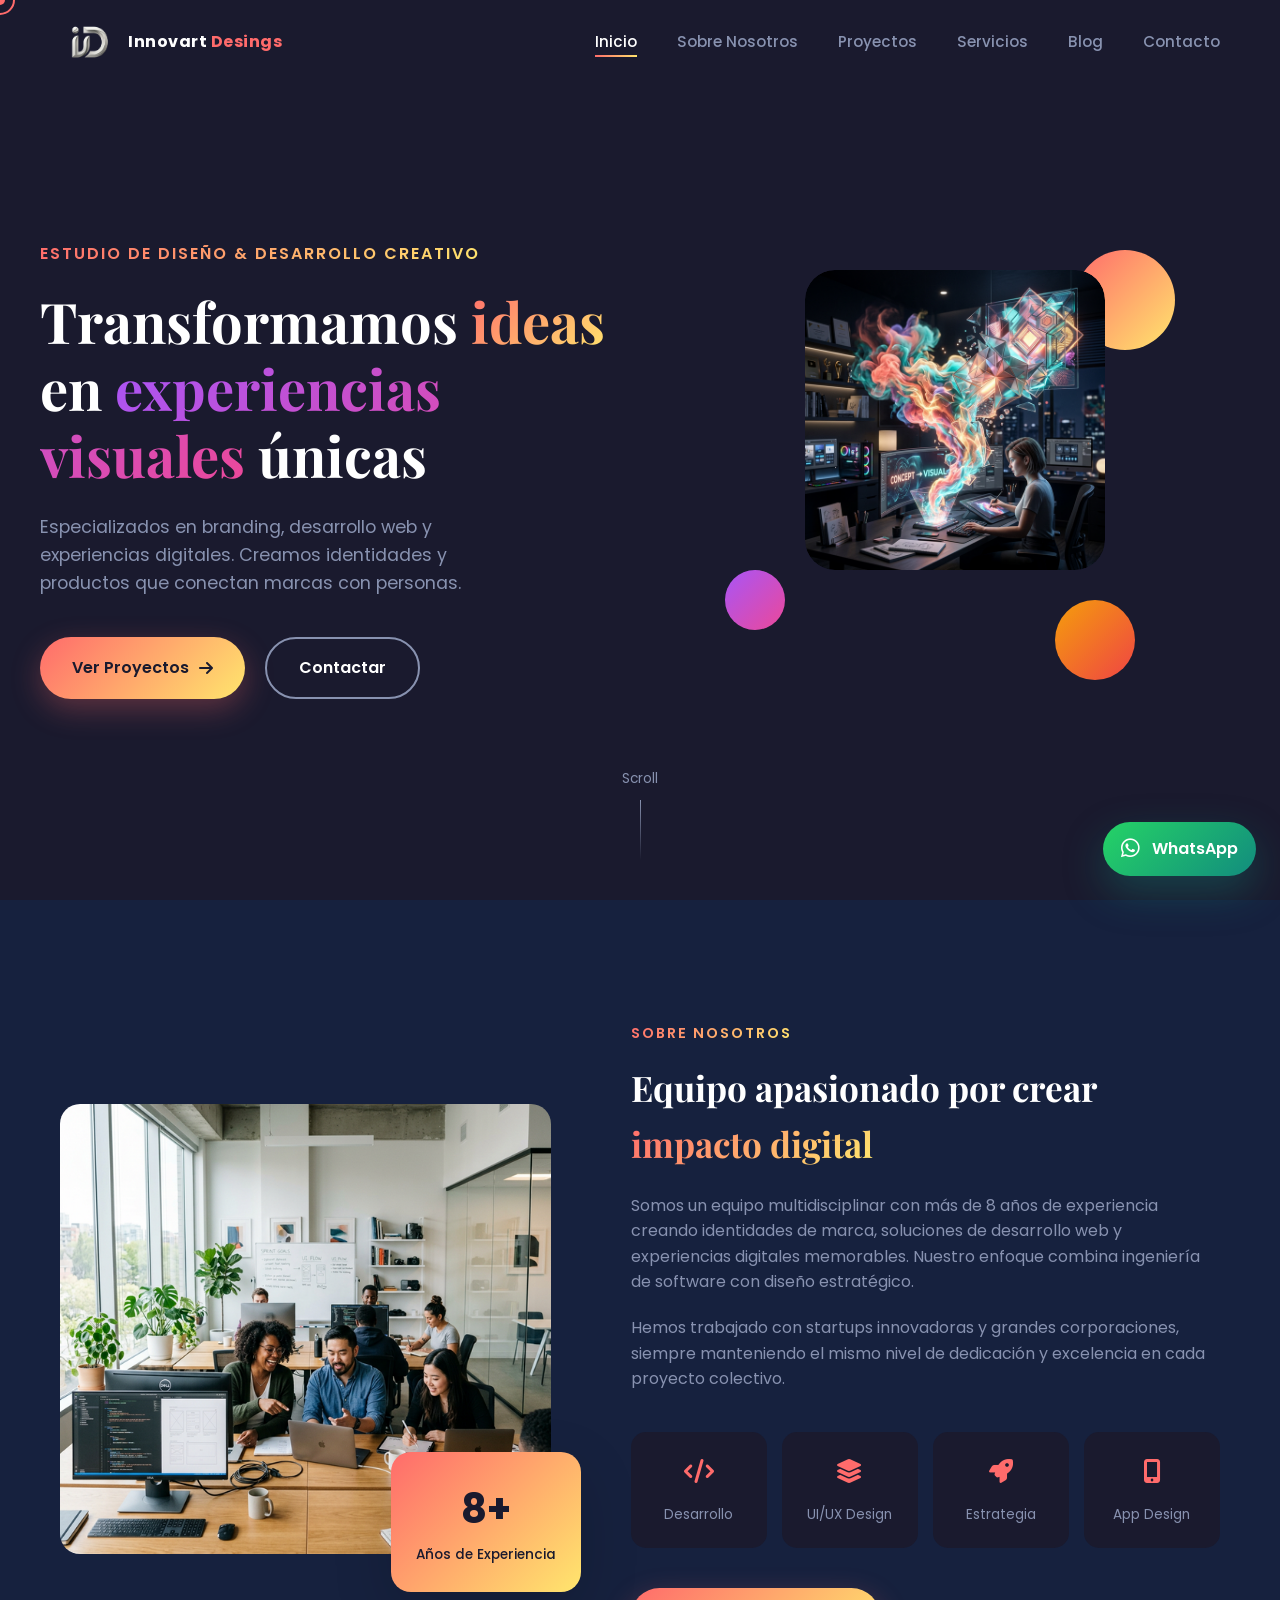
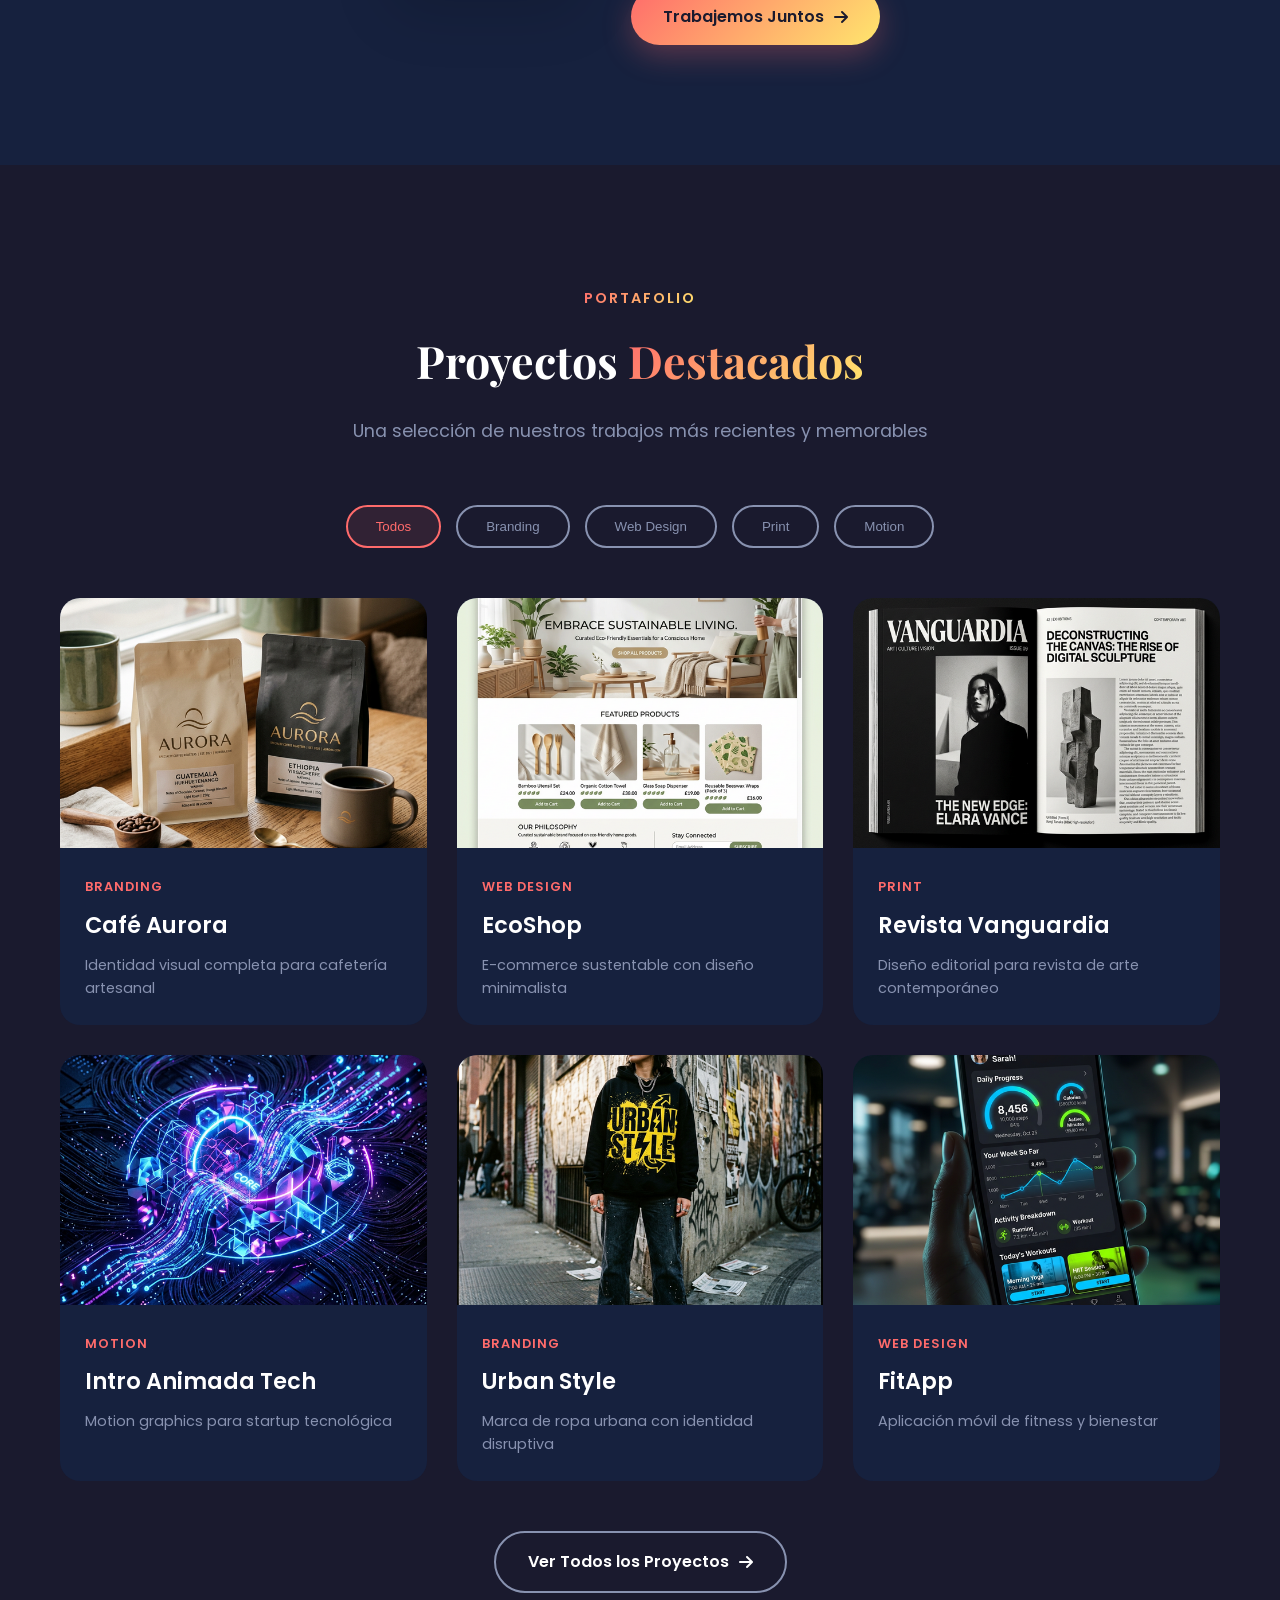
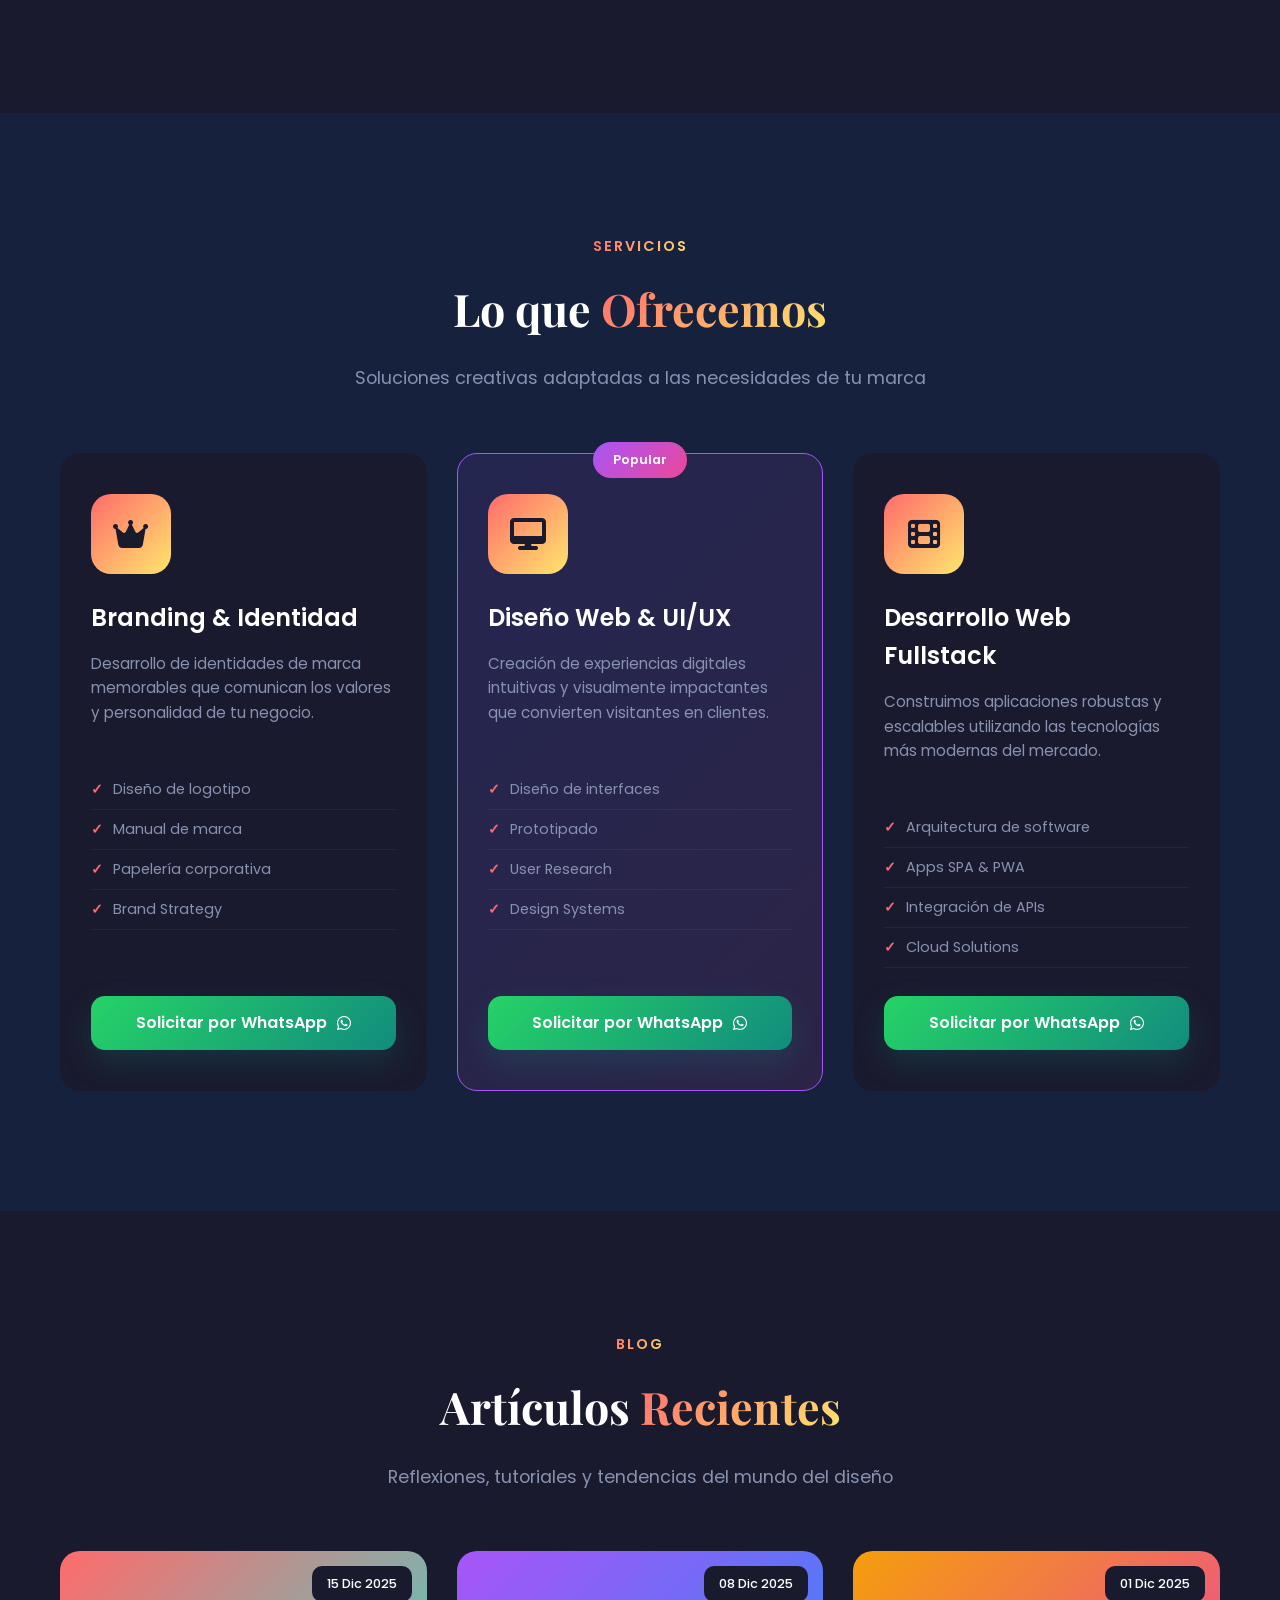
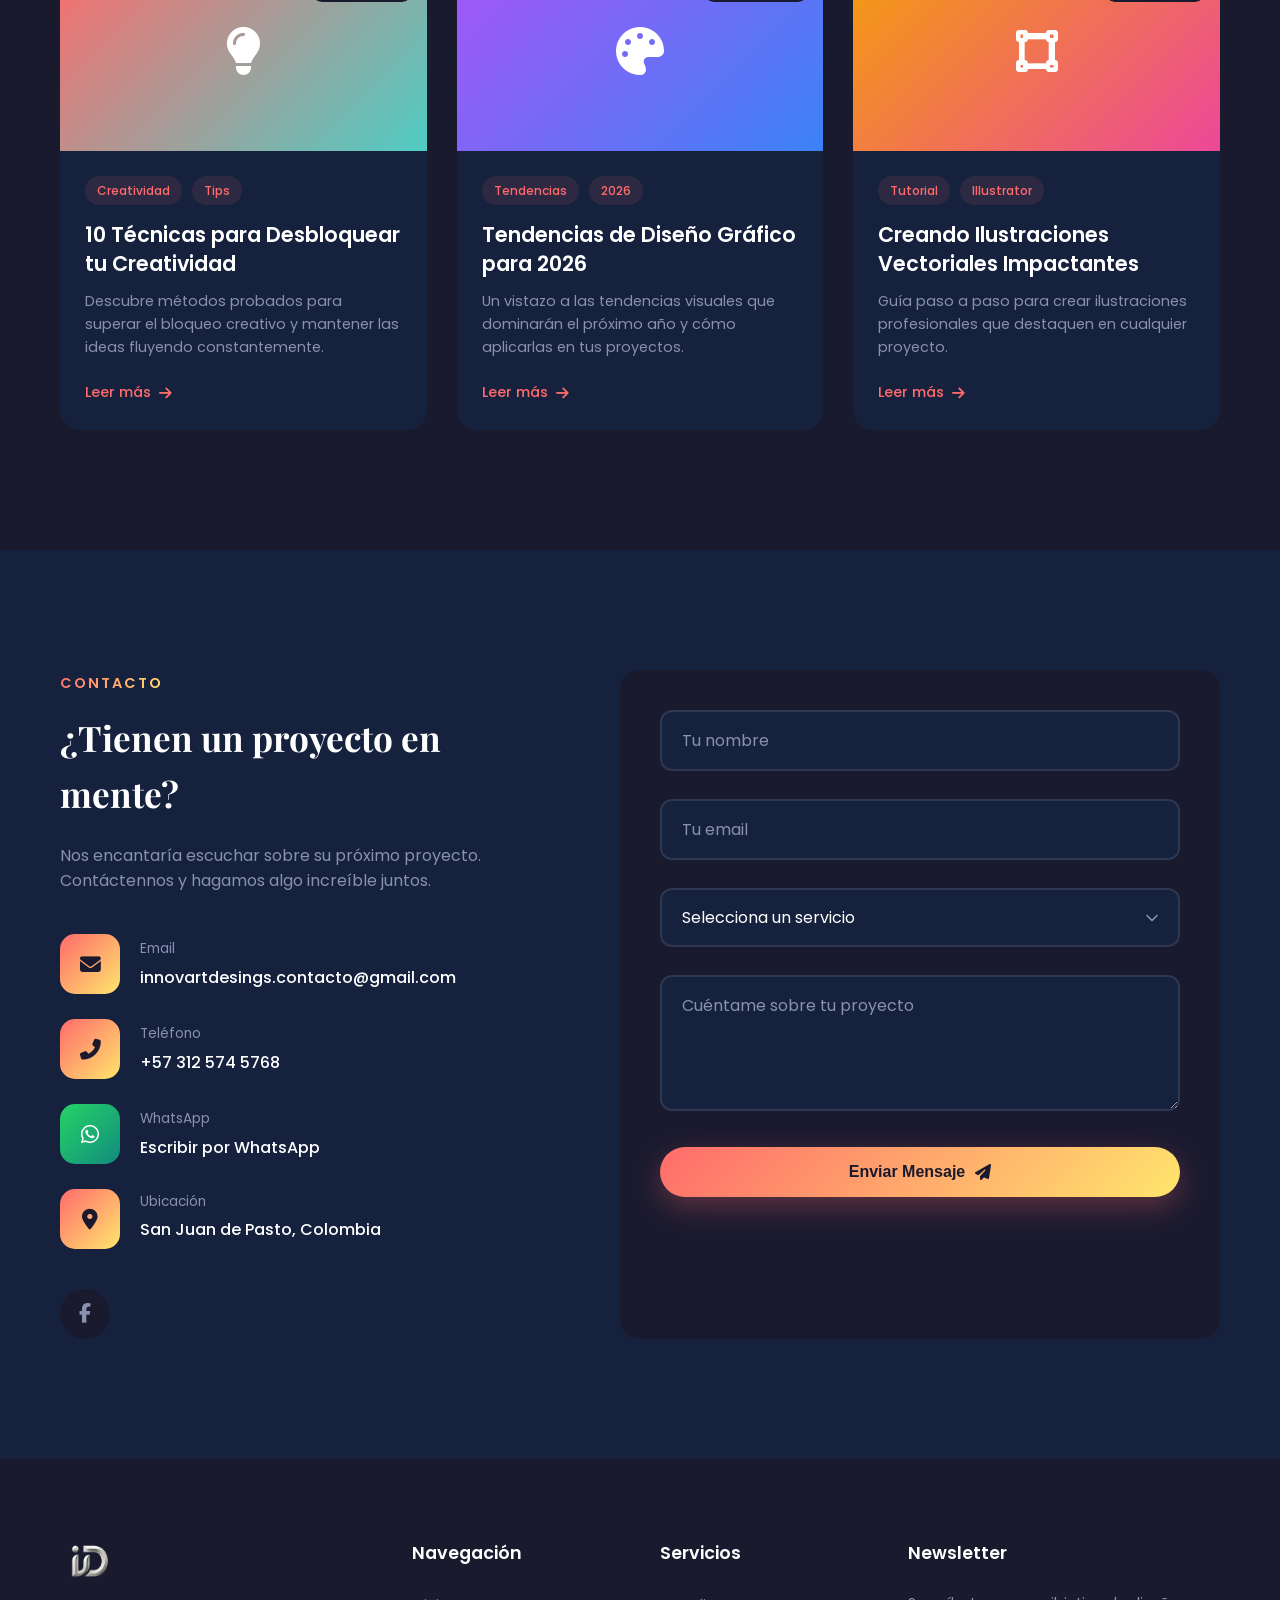
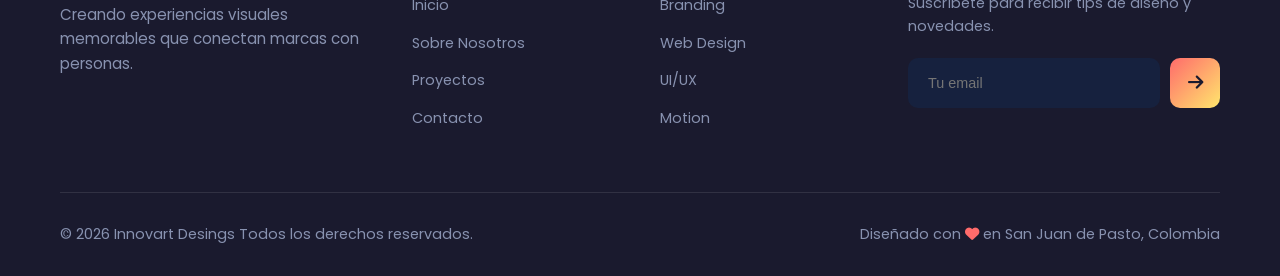
==== index.html @ bdba1da1 "Rebrand: replace Studio/Studio Creativo with Innovart Desings across all pages - Add 'Innovart Desin" ====
<!DOCTYPE html>
<html lang="es">

<head>
    <meta charset="UTF-8">
    <meta name="viewport" content="width=device-width, initial-scale=1.0">
    <title>ID | Portafolio de Diseño Gráfico</title>
    <meta name="description"
        content="Portafolio profesional de Innovart Desings. Especializado en branding, diseño UI/UX y dirección de arte en San Juan de Pasto, Colombia.">
    <meta name="keywords" content="Diseño Gráfico, UI/UX, Branding, Portafolio, Colombia, Pasto, Innovart Desings">

    <!-- Open Graph / Facebook -->
    <meta property="og:type" content="website">
    <meta property="og:url" content="https://tu-sitio.com/">
    <meta property="og:title" content="Innovart Desings | Portafolio de Diseño Gráfico">
    <meta property="og:description"
        content="Transformo ideas en experiencias visuales únicas. Especializado en branding y diseño digital.">
    <meta property="og:image" content="assets/Imagenes/og-image.jpg">

    <!-- Twitter -->
    <meta property="twitter:card" content="summary_large_image">
    <meta property="twitter:url" content="https://tu-sitio.com/">
    <meta property="twitter:title" content="Innovart Desings | Portafolio de Diseño Gráfico">
    <meta property="twitter:description"
        content="Transformo ideas en experiencias visuales únicas. Especializado en branding y diseño digital.">
    <meta property="twitter:image" content="assets/Imagenes/og-image.jpg">

    <link rel="stylesheet" href="styles.css">
    <link
        href="https://fonts.googleapis.com/css2?family=Poppins:wght@300;400;500;600;700;800&family=Playfair+Display:wght@400;500;600;700&display=swap"
        rel="stylesheet">
    <link rel="stylesheet" href="https://cdnjs.cloudflare.com/ajax/libs/font-awesome/6.4.0/css/all.min.css">
</head>

<body>
    <!-- Cursor personalizado -->
    <div class="cursor"></div>
    <div class="cursor-follower"></div>

    <!-- Navegación -->
    <nav class="navbar">
        <div class="nav-container">
            <a href="#" class="logo">
                <img src="assets/Imagenes/Logo1_InnovartsDesings.PNG" alt="Innovart Designs" class="logo-img">
                <span class="logo-brand-name">Innovart <span class="logo-brand-accent">Desings</span></span>
            </a>
            <ul class="nav-links">
                <li><a href="#home" class="nav-link active">Inicio</a></li>
                <li><a href="#about" class="nav-link">Sobre Nosotros</a></li>
                <li><a href="#projects" class="nav-link">Proyectos</a></li>
                <li><a href="#services" class="nav-link">Servicios</a></li>
                <li><a href="#blog" class="nav-link">Blog</a></li>
                <li><a href="#contact" class="nav-link">Contacto</a></li>
            </ul>
            <div class="hamburger">
                <span></span>
                <span></span>
                <span></span>
            </div>
        </div>
    </nav>

    <!-- Menú móvil -->
    <div class="mobile-menu">
        <ul class="mobile-nav-links">
            <li><a href="#home" class="mobile-nav-link">Inicio</a></li>
            <li><a href="#about" class="mobile-nav-link">Sobre Nosotros</a></li>
            <li><a href="#projects" class="mobile-nav-link">Proyectos</a></li>
            <li><a href="#services" class="mobile-nav-link">Servicios</a></li>
            <li><a href="#blog" class="mobile-nav-link">Blog</a></li>
            <li><a href="#contact" class="mobile-nav-link">Contacto</a></li>
        </ul>
    </div>

    <!-- Hero Section -->
    <section id="home" class="hero">
        <div class="hero-content">
            <div class="hero-text">
                <span class="hero-subtitle">Estudio de Diseño & Desarrollo Creativo</span>
                <h1 class="hero-title">
                    Transformamos <span class="gradient-text">ideas</span> en
                    <span class="gradient-text-alt">experiencias visuales</span> únicas
                </h1>
                <p class="hero-description">
                    Especializados en branding, desarrollo web y experiencias digitales.
                    Creamos identidades y productos que conectan marcas con personas.
                </p>
                <div class="hero-buttons">
                    <a href="#projects" class="btn btn-primary">
                        <span>Ver Proyectos</span>
                        <i class="fas fa-arrow-right"></i>
                    </a>
                    <a href="#contact" class="btn btn-secondary">
                        <span>Contactar</span>
                    </a>
                </div>
            </div>
            <div class="hero-image">
                <div class="image-wrapper">
                    <div class="floating-shape shape-1"></div>
                    <div class="floating-shape shape-2"></div>
                    <div class="floating-shape shape-3"></div>
                    <div class="profile-image">
                        <img src="assets/Imagenes/hero-visual.png" alt="Transformando ideas en experiencias"
                            style="width: 100%; height: 100%; object-fit: cover; border-radius: 30px;">
                    </div>
                </div>
            </div>
        </div>
        <div class="scroll-indicator">
            <span>Scroll</span>
            <div class="scroll-line"></div>
        </div>
    </section>

    <!-- Sobre Mí -->
    <section id="about" class="about">
        <div class="container">
            <div class="about-grid">
                <div class="about-image">
                    <div class="about-img-wrapper">
                        <img src="assets/Imagenes/team-studio.png" alt="Nuestro Equipo Creativo"
                            style="width: 100%; height: 450px; object-fit: cover; border-radius: 20px;">
                        <div class="experience-badge">
                            <span class="exp-number">8+</span>
                            <span class="exp-text">Años de Experiencia</span>
                        </div>
                    </div>
                </div>
                <div class="about-content">
                    <span class="section-tag">Sobre Nosotros</span>
                    <h2 class="section-title">Equipo apasionado por crear <span class="highlight">impacto digital</span>
                    </h2>
                    <p class="about-text">
                        Somos un equipo multidisciplinar con más de 8 años de experiencia creando
                        identidades de marca, soluciones de desarrollo web y experiencias digitales memorables.
                        Nuestro enfoque combina ingeniería de software con diseño estratégico.
                    </p>
                    <p class="about-text">
                        Hemos trabajado con startups innovadoras y grandes corporaciones,
                        siempre manteniendo el mismo nivel de dedicación y excelencia
                        en cada proyecto colectivo.
                    </p>
                    <div class="skills-grid">
                        <div class="skill-item">
                            <div class="skill-icon"><i class="fas fa-code"></i></div>
                            <span>Desarrollo</span>
                        </div>
                        <div class="skill-item">
                            <div class="skill-icon"><i class="fas fa-layer-group"></i></div>
                            <span>UI/UX Design</span>
                        </div>
                        <div class="skill-item">
                            <div class="skill-icon"><i class="fas fa-rocket"></i></div>
                            <span>Estrategia</span>
                        </div>
                        <div class="skill-item">
                            <div class="skill-icon"><i class="fas fa-mobile-alt"></i></div>
                            <span>App Design</span>
                        </div>
                    </div>
                    <a href="#contact" class="btn btn-primary">
                        <span>Trabajemos Juntos</span>
                        <i class="fas fa-arrow-right"></i>
                    </a>
                </div>
            </div>
        </div>
    </section>

    <!-- Proyectos -->
    <section id="projects" class="projects">
        <div class="container">
            <div class="section-header">
                <span class="section-tag">Portafolio</span>
                <h2 class="section-title">Proyectos <span class="highlight">Destacados</span></h2>
                <p class="section-description">
                    Una selección de nuestros trabajos más recientes y memorables
                </p>
            </div>

            <div class="filter-buttons">
                <button class="filter-btn active" data-filter="all">Todos</button>
                <button class="filter-btn" data-filter="branding">Branding</button>
                <button class="filter-btn" data-filter="web">Web Design</button>
                <button class="filter-btn" data-filter="print">Print</button>
                <button class="filter-btn" data-filter="motion">Motion</button>
            </div>

            <div class="projects-grid">
                <!-- Proyecto 1 -->
                <article class="project-card" data-category="branding">
                    <div class="project-image">
                        <div class="project-placeholder">
                            <img src="assets/Imagenes/cafe-aurora.png" alt="Branding Café Aurora"
                                style="width: 100%; height: 100%; object-fit: cover;">
                        </div>
                        <div class="project-overlay">
                            <a href="proyecto-cafe-aurora.html" class="project-link"><i class="fas fa-eye"></i></a>
                        </div>
                    </div>
                    <div class="project-info">
                        <span class="project-category">Branding</span>
                        <h3 class="project-title">Café Aurora</h3>
                        <p class="project-description">Identidad visual completa para cafetería artesanal</p>
                    </div>
                </article>

                <!-- Proyecto 2 -->
                <article class="project-card" data-category="web">
                    <div class="project-image">
                        <div class="project-placeholder">
                            <img src="assets/Imagenes/ecoshop.png" alt="Diseño Web EcoShop"
                                style="width: 100%; height: 100%; object-fit: cover;">
                        </div>
                        <div class="project-overlay">
                            <a href="proyecto-ecoshop.html" class="project-link"><i class="fas fa-eye"></i></a>
                        </div>
                    </div>
                    <div class="project-info">
                        <span class="project-category">Web Design</span>
                        <h3 class="project-title">EcoShop</h3>
                        <p class="project-description">E-commerce sustentable con diseño minimalista</p>
                    </div>
                </article>

                <!-- Proyecto 3 -->
                <article class="project-card" data-category="print">
                    <div class="project-image">
                        <div class="project-placeholder">
                            <img src="assets/Imagenes/vanguardia.png" alt="Diseño Editorial Revista Vanguardia"
                                style="width: 100%; height: 100%; object-fit: cover;">
                        </div>
                        <div class="project-overlay">
                            <a href="proyecto-revista-vanguardia.html" class="project-link"><i
                                    class="fas fa-eye"></i></a>
                        </div>
                    </div>
                    <div class="project-info">
                        <span class="project-category">Print</span>
                        <h3 class="project-title">Revista Vanguardia</h3>
                        <p class="project-description">Diseño editorial para revista de arte contemporáneo</p>
                    </div>
                </article>

                <!-- Proyecto 4 -->
                <article class="project-card" data-category="motion">
                    <div class="project-image">
                        <div class="project-placeholder">
                            <img src="assets/Imagenes/intro-tech.png" alt="Motion Graphics Intro Tech"
                                style="width: 100%; height: 100%; object-fit: cover;">
                        </div>
                        <div class="project-overlay">
                            <a href="proyecto-intro-animada.html" class="project-link"><i class="fas fa-eye"></i></a>
                        </div>
                    </div>
                    <div class="project-info">
                        <span class="project-category">Motion</span>
                        <h3 class="project-title">Intro Animada Tech</h3>
                        <p class="project-description">Motion graphics para startup tecnológica</p>
                    </div>
                </article>

                <!-- Proyecto 5 -->
                <article class="project-card" data-category="branding">
                    <div class="project-image">
                        <div class="project-placeholder">
                            <img src="assets/Imagenes/urban-style.png" alt="Branding Urban Style"
                                style="width: 100%; height: 100%; object-fit: cover;">
                        </div>
                        <div class="project-overlay">
                            <a href="proyecto-urban-style.html" class="project-link"><i class="fas fa-eye"></i></a>
                        </div>
                    </div>
                    <div class="project-info">
                        <span class="project-category">Branding</span>
                        <h3 class="project-title">Urban Style</h3>
                        <p class="project-description">Marca de ropa urbana con identidad disruptiva</p>
                    </div>
                </article>

                <!-- Proyecto 6 -->
                <article class="project-card" data-category="web">
                    <div class="project-image">
                        <div class="project-placeholder">
                            <img src="assets/Imagenes/fitapp.png" alt="App FitApp"
                                style="width: 100%; height: 100%; object-fit: cover;">
                        </div>
                        <div class="project-overlay">
                            <a href="proyecto-fitapp.html" class="project-link"><i class="fas fa-eye"></i></a>
                        </div>
                    </div>
                    <div class="project-info">
                        <span class="project-category">Web Design</span>
                        <h3 class="project-title">FitApp</h3>
                        <p class="project-description">Aplicación móvil de fitness y bienestar</p>
                    </div>
                </article>
            </div>

            <div class="projects-cta">
                <a href="#" class="btn btn-outline">
                    <span>Ver Todos los Proyectos</span>
                    <i class="fas fa-arrow-right"></i>
                </a>
            </div>
        </div>
    </section>

    <!-- Servicios -->
    <section id="services" class="services">
        <div class="container">
            <div class="section-header">
                <span class="section-tag">Servicios</span>
                <h2 class="section-title">Lo que <span class="highlight">Ofrecemos</span></h2>
                <p class="section-description">
                    Soluciones creativas adaptadas a las necesidades de tu marca
                </p>
            </div>

            <div class="services-grid">
                <div class="service-card">
                    <div class="service-icon">
                        <i class="fas fa-crown"></i>
                    </div>
                    <h3 class="service-title">Branding & Identidad</h3>
                    <p class="service-description">
                        Desarrollo de identidades de marca memorables que comunican
                        los valores y personalidad de tu negocio.
                    </p>
                    <ul class="service-list">
                        <li>Diseño de logotipo</li>
                        <li>Manual de marca</li>
                        <li>Papelería corporativa</li>
                        <li>Brand Strategy</li>
                    </ul>
                    <a href="https://wa.me/" class="service-whatsapp-link" data-whatsapp-service="Branding e identidad">
                        Solicitar por WhatsApp <i class="fab fa-whatsapp"></i>
                    </a>
                </div>

                <div class="service-card featured">
                    <div class="service-badge">Popular</div>
                    <div class="service-icon">
                        <i class="fas fa-desktop"></i>
                    </div>
                    <h3 class="service-title">Diseño Web & UI/UX</h3>
                    <p class="service-description">
                        Creación de experiencias digitales intuitivas y visualmente
                        impactantes que convierten visitantes en clientes.
                    </p>
                    <ul class="service-list">
                        <li>Diseño de interfaces</li>
                        <li>Prototipado</li>
                        <li>User Research</li>
                        <li>Design Systems</li>
                    </ul>
                    <a href="https://wa.me/" class="service-whatsapp-link" data-whatsapp-service="Diseño web y UI/UX">
                        Solicitar por WhatsApp <i class="fab fa-whatsapp"></i>
                    </a>
                </div>

                <div class="service-card">
                    <div class="service-icon">
                        <i class="fas fa-film"></i>
                    </div>
                    <h3 class="service-title">Desarrollo Web Fullstack</h3>
                    <p class="service-description">
                        Construimos aplicaciones robustas y escalables utilizando
                        las tecnologías más modernas del mercado.
                    </p>
                    <ul class="service-list">
                        <li>Arquitectura de software</li>
                        <li>Apps SPA & PWA</li>
                        <li>Integración de APIs</li>
                        <li>Cloud Solutions</li>
                    </ul>
                    <a href="https://wa.me/" class="service-whatsapp-link"
                        data-whatsapp-service="Desarrollo web fullstack">
                        Solicitar por WhatsApp <i class="fab fa-whatsapp"></i>
                    </a>
                </div>
            </div>
        </div>
    </section>

    <!-- Blog -->
    <section id="blog" class="blog">
        <div class="container">
            <div class="section-header">
                <span class="section-tag">Blog</span>
                <h2 class="section-title">Artículos <span class="highlight">Recientes</span></h2>
                <p class="section-description">
                    Reflexiones, tutoriales y tendencias del mundo del diseño
                </p>
            </div>

            <div class="blog-grid">
                <article class="blog-card">
                    <div class="blog-image">
                        <div class="blog-placeholder" style="background: linear-gradient(135deg, #FF6B6B, #4ECDC4);">
                            <i class="fas fa-lightbulb"></i>
                        </div>
                        <span class="blog-date">15 Dic 2025</span>
                    </div>
                    <div class="blog-content">
                        <div class="blog-tags">
                            <span class="blog-tag">Creatividad</span>
                            <span class="blog-tag">Tips</span>
                        </div>
                        <h3 class="blog-title">10 Técnicas para Desbloquear tu Creatividad</h3>
                        <p class="blog-excerpt">
                            Descubre métodos probados para superar el bloqueo creativo
                            y mantener las ideas fluyendo constantemente.
                        </p>
                        <a href="blog-tecnicas-creatividad.html" class="blog-link">
                            Leer más <i class="fas fa-arrow-right"></i>
                        </a>
                    </div>
                </article>

                <article class="blog-card">
                    <div class="blog-image">
                        <div class="blog-placeholder" style="background: linear-gradient(135deg, #A855F7, #3B82F6);">
                            <i class="fas fa-palette"></i>
                        </div>
                        <span class="blog-date">08 Dic 2025</span>
                    </div>
                    <div class="blog-content">
                        <div class="blog-tags">
                            <span class="blog-tag">Tendencias</span>
                            <span class="blog-tag">2026</span>
                        </div>
                        <h3 class="blog-title">Tendencias de Diseño Gráfico para 2026</h3>
                        <p class="blog-excerpt">
                            Un vistazo a las tendencias visuales que dominarán el próximo
                            año y cómo aplicarlas en tus proyectos.
                        </p>
                        <a href="blog-tendencias-diseno.html" class="blog-link">
                            Leer más <i class="fas fa-arrow-right"></i>
                        </a>
                    </div>
                </article>

                <article class="blog-card">
                    <div class="blog-image">
                        <div class="blog-placeholder" style="background: linear-gradient(135deg, #F59E0B, #EC4899);">
                            <i class="fas fa-vector-square"></i>
                        </div>
                        <span class="blog-date">01 Dic 2025</span>
                    </div>
                    <div class="blog-content">
                        <div class="blog-tags">
                            <span class="blog-tag">Tutorial</span>
                            <span class="blog-tag">Illustrator</span>
                        </div>
                        <h3 class="blog-title">Creando Ilustraciones Vectoriales Impactantes</h3>
                        <p class="blog-excerpt">
                            Guía paso a paso para crear ilustraciones profesionales
                            que destaquen en cualquier proyecto.
                        </p>
                        <a href="blog-ilustraciones-vectoriales.html" class="blog-link">
                            Leer más <i class="fas fa-arrow-right"></i>
                        </a>
                    </div>
                </article>
            </div>
        </div>
    </section>

    <!-- Contacto -->
    <section id="contact" class="contact">
        <div class="container">
            <div class="contact-wrapper">
                <div class="contact-info">
                    <span class="section-tag">Contacto</span>
                    <h2 class="section-title">¿Tienen un proyecto en mente?</h2>
                    <p class="contact-description">
                        Nos encantaría escuchar sobre su próximo proyecto.
                        Contáctennos y hagamos algo increíble juntos.
                    </p>

                    <div class="contact-details">
                        <div class="contact-item">
                            <div class="contact-icon">
                                <i class="fas fa-envelope"></i>
                            </div>
                            <div class="contact-text">
                                <span class="contact-label">Email</span>
                                <a href="mailto:innovartdesings.contacto@gmail.com">innovartdesings.contacto@gmail.com</a>
                            </div>
                        </div>
                        <div class="contact-item">
                            <div class="contact-icon">
                                <i class="fas fa-phone-alt"></i>
                            </div>
                            <div class="contact-text">
                                <span class="contact-label">Teléfono</span>
                                <a href="tel:+573125745768">+57 312 574 5768</a>
                            </div>
                        </div>
                        <div class="contact-item">
                            <div class="contact-icon whatsapp-icon">
                                <i class="fab fa-whatsapp"></i>
                            </div>
                            <div class="contact-text">
                                <span class="contact-label">WhatsApp</span>
                                <a href="https://wa.me/" class="whatsapp-contact-link"
                                    data-whatsapp-message="Hola, quiero hablar sobre un proyecto creativo con Innovart Desings">
                                    Escribir por WhatsApp
                                </a>
                            </div>
                        </div>
                        <div class="contact-item">
                            <div class="contact-icon">
                                <i class="fas fa-map-marker-alt"></i>
                            </div>
                            <div class="contact-text">
                                <span class="contact-label">Ubicación</span>
                                <span>San Juan de Pasto, Colombia</span>
                            </div>
                        </div>
                    </div>

                    <div class="social-links">
                        <a href="https://www.facebook.com/profile.php?id=100085540763394" class="social-link" aria-label="Facebook" target="_blank" rel="noopener noreferrer"><i class="fab fa-facebook-f"></i></a>
                    </div>
                </div>

                <form class="contact-form" novalidate>
                    <input type="hidden" name="_subject" value="Nuevo mensaje desde Innovart Desings">
                    <input type="hidden" name="_template" value="table">
                    <input type="hidden" name="_url" value="">
                    <div class="form-group form-honeypot" aria-hidden="true">
                        <input type="text" id="website" name="_honey" tabindex="-1" autocomplete="off">
                    </div>
                    <div class="form-group">
                        <input type="text" id="name" name="name" placeholder="Tu nombre" required autocomplete="name"
                            aria-label="Tu nombre">
                    </div>
                    <div class="form-group">
                        <input type="email" id="email" name="email" placeholder="Tu email" required autocomplete="email"
                            aria-label="Tu email">
                    </div>
                    <div class="form-group">
                        <select id="service" name="service" required aria-label="Selecciona un servicio">
                            <option value="">Selecciona un servicio</option>
                            <option value="branding">Branding & Identidad</option>
                            <option value="web">Diseño Web & UI/UX</option>
                            <option value="motion">Motion & Multimedia</option>
                            <option value="other">Otro</option>
                        </select>
                    </div>
                    <div class="form-group">
                        <textarea id="message" name="message" rows="4" placeholder="Cuéntame sobre tu proyecto" required
                            aria-label="Tu mensaje"></textarea>
                    </div>
                    <button type="submit" class="btn btn-primary btn-full">
                        <span>Enviar Mensaje</span>
                        <i class="fas fa-paper-plane"></i>
                    </button>
                    <p class="form-status" role="status" aria-live="polite"></p>
                </form>
            </div>
        </div>
    </section>

    <!-- Footer -->
    <footer class="footer">
        <div class="container">
            <div class="footer-content">
                <div class="footer-brand">
                    <a href="#" class="logo">
                        <img src="assets/Imagenes/Logo1_InnovartsDesings.PNG" alt="Innovart Designs" class="logo-img">
                    </a>
                    <p class="footer-description">
                        Creando experiencias visuales memorables que conectan marcas con personas.
                    </p>
                </div>
                <div class="footer-links">
                    <h4>Navegación</h4>
                    <ul>
                        <li><a href="#home">Inicio</a></li>
                        <li><a href="#about">Sobre Nosotros</a></li>
                        <li><a href="#projects">Proyectos</a></li>
                        <li><a href="#contact">Contacto</a></li>
                    </ul>
                </div>
                <div class="footer-links">
                    <h4>Servicios</h4>
                    <ul>
                        <li><a href="#services">Branding</a></li>
                        <li><a href="#services">Web Design</a></li>
                        <li><a href="#services">UI/UX</a></li>
                        <li><a href="#services">Motion</a></li>
                    </ul>
                </div>
                <div class="footer-newsletter">
                    <h4>Newsletter</h4>
                    <p>Suscríbete para recibir tips de diseño y novedades.</p>
                    <form class="newsletter-form">
                        <input type="email" placeholder="Tu email">
                        <button type="submit"><i class="fas fa-arrow-right"></i></button>
                    </form>
                </div>
            </div>
            <div class="footer-bottom">
                <p>&copy; 2026 Innovart Desings Todos los derechos reservados.</p>
                <p>Diseñado con <i class="fas fa-heart"></i> en San Juan de Pasto, Colombia</p>
            </div>
        </div>
    </footer>

    <a href="https://wa.me/" class="whatsapp-float"
        data-whatsapp-message="Hola, quiero recibir información sobre sus servicios de diseño y desarrollo.">
        <i class="fab fa-whatsapp"></i>
        <span>WhatsApp</span>
    </a>

    <script src="script.js"></script>
</body>

</html>
---- styles.css ----
/* Variables CSS */
:root {
    --primary: #FF6B6B;
    --secondary: #4ECDC4;
    --accent: #FFE66D;
    --purple: #A855F7;
    --pink: #EC4899;
    --blue: #3B82F6;
    --green: #10B981;
    --orange: #F59E0B;
    --dark: #1a1a2e;
    --dark-light: #16213e;
    --gray: #8892b0;
    --light: #f8f9fa;
    --white: #ffffff;
    --gradient-1: linear-gradient(135deg, #FF6B6B, #FFE66D);
    --gradient-2: linear-gradient(135deg, #A855F7, #EC4899);
    --gradient-3: linear-gradient(135deg, #4ECDC4, #556270);
    --gradient-4: linear-gradient(135deg, #F59E0B, #EF4444);
    --gradient-5: linear-gradient(135deg, #06B6D4, #3B82F6);
    --gradient-6: linear-gradient(135deg, #10B981, #3B82F6);
    --shadow: 0 10px 40px rgba(0, 0, 0, 0.1);
    --shadow-lg: 0 20px 60px rgba(0, 0, 0, 0.15);
    --transition: all 0.3s ease;
    --font-primary: 'Poppins', sans-serif;
    --font-display: 'Playfair Display', serif;
}

/* Reset */
*, *::before, *::after {
    margin: 0;
    padding: 0;
    box-sizing: border-box;
}

html {
    scroll-behavior: smooth;
    font-size: 16px;
}

body {
    font-family: var(--font-primary);
    background-color: var(--dark);
    color: var(--white);
    line-height: 1.6;
    overflow-x: hidden;
}

a {
    text-decoration: none;
    color: inherit;
    transition: var(--transition);
}

ul {
    list-style: none;
}

img {
    max-width: 100%;
    height: auto;
}

/* Cursor Personalizado */
.cursor {
    width: 10px;
    height: 10px;
    background: var(--primary);
    border-radius: 50%;
    position: fixed;
    pointer-events: none;
    z-index: 10000;
    transition: transform 0.1s ease;
}

.cursor-follower {
    width: 30px;
    height: 30px;
    border: 2px solid var(--primary);
    border-radius: 50%;
    position: fixed;
    pointer-events: none;
    z-index: 9999;
    transition: transform 0.15s ease, border-color 0.3s ease;
}

@media (max-width: 768px) {
    .cursor, .cursor-follower {
        display: none;
    }
}

/* Container */
.container {
    max-width: 1200px;
    margin: 0 auto;
    padding: 0 20px;
}

/* Navbar */
.navbar {
    position: fixed;
    top: 0;
    left: 0;
    width: 100%;
    z-index: 1000;
    padding: 20px 0;
    transition: var(--transition);
}

.navbar.scrolled {
    background: rgba(26, 26, 46, 0.95);
    backdrop-filter: blur(10px);
    padding: 15px 0;
    box-shadow: 0 5px 20px rgba(0, 0, 0, 0.1);
}

.nav-container {
    max-width: 1200px;
    margin: 0 auto;
    padding: 0 20px;
    display: flex;
    justify-content: space-between;
    align-items: center;
}

.logo {
    display: flex;
    align-items: center;
    font-size: 1.8rem;
    font-weight: 700;
}

.logo-text {
    color: var(--white);
}

.logo-dot {
    color: var(--primary);
    font-size: 2.5rem;
    line-height: 1;
}

.logo-brand-name {
    margin-left: 10px;
    font-size: 1rem;
    font-weight: 700;
    letter-spacing: 0.5px;
    color: var(--white);
    line-height: 1;
}

.logo-brand-accent {
    color: var(--primary);
}

.logo-img {
    height: 44px;
    width: auto;
    display: block;
    object-fit: contain;
}

.nav-links {
    display: flex;
    gap: 40px;
}

.nav-link {
    color: var(--gray);
    font-weight: 500;
    font-size: 0.95rem;
    position: relative;
    padding: 5px 0;
}

.nav-link::after {
    content: '';
    position: absolute;
    bottom: 0;
    left: 0;
    width: 0;
    height: 2px;
    background: var(--gradient-1);
    transition: var(--transition);
}

.nav-link:hover, .nav-link.active {
    color: var(--white);
}

.nav-link:hover::after, .nav-link.active::after {
    width: 100%;
}

.hamburger {
    display: none;
    flex-direction: column;
    gap: 6px;
    cursor: pointer;
    z-index: 1001;
}

.hamburger span {
    width: 25px;
    height: 2px;
    background: var(--white);
    transition: var(--transition);
}

.hamburger.active span:nth-child(1) {
    transform: rotate(45deg) translate(5px, 5px);
}

.hamburger.active span:nth-child(2) {
    opacity: 0;
}

.hamburger.active span:nth-child(3) {
    transform: rotate(-45deg) translate(5px, -5px);
}

/* Mobile Menu */
.mobile-menu {
    position: fixed;
    top: 0;
    left: 0;
    width: 100%;
    height: 100vh;
    background: var(--dark);
    display: flex;
    justify-content: center;
    align-items: center;
    z-index: 999;
    opacity: 0;
    visibility: hidden;
    transition: var(--transition);
}

.mobile-menu.active {
    opacity: 1;
    visibility: visible;
}

.mobile-nav-links {
    text-align: center;
}

.mobile-nav-link {
    display: block;
    font-size: 2rem;
    font-weight: 600;
    color: var(--white);
    padding: 15px 0;
    margin: 10px 0;
}

.mobile-nav-link:hover {
    color: var(--primary);
}

/* Hero Section */
.hero {
    min-height: 100vh;
    display: flex;
    align-items: center;
    padding: 120px 20px 80px;
    position: relative;
    overflow: hidden;
}

.hero-content {
    max-width: 1200px;
    margin: 0 auto;
    display: grid;
    grid-template-columns: 1fr 1fr;
    gap: 60px;
    align-items: center;
    width: 100%;
}

.hero-subtitle {
    display: inline-block;
    background: var(--gradient-1);
    -webkit-background-clip: text;
    -webkit-text-fill-color: transparent;
    background-clip: text;
    font-weight: 600;
    font-size: 1rem;
    letter-spacing: 2px;
    text-transform: uppercase;
    margin-bottom: 20px;
}

.hero-title {
    font-size: 3.5rem;
    font-weight: 700;
    line-height: 1.2;
    margin-bottom: 25px;
    font-family: var(--font-display);
}

.gradient-text {
    background: var(--gradient-1);
    -webkit-background-clip: text;
    -webkit-text-fill-color: transparent;
    background-clip: text;
}

.gradient-text-alt {
    background: var(--gradient-2);
    -webkit-background-clip: text;
    -webkit-text-fill-color: transparent;
    background-clip: text;
}

.hero-description {
    font-size: 1.1rem;
    color: var(--gray);
    margin-bottom: 40px;
    max-width: 500px;
}

.hero-buttons {
    display: flex;
    gap: 20px;
    flex-wrap: wrap;
}

/* Buttons */
.btn {
    display: inline-flex;
    align-items: center;
    gap: 10px;
    padding: 16px 32px;
    border-radius: 50px;
    font-weight: 600;
    font-size: 1rem;
    cursor: pointer;
    border: none;
    transition: var(--transition);
}

.btn-primary {
    background: var(--gradient-1);
    color: var(--dark);
    box-shadow: 0 10px 30px rgba(255, 107, 107, 0.3);
}

.btn-primary:hover {
    transform: translateY(-3px);
    box-shadow: 0 15px 40px rgba(255, 107, 107, 0.4);
}

.btn-secondary {
    background: transparent;
    color: var(--white);
    border: 2px solid var(--gray);
}

.btn-secondary:hover {
    border-color: var(--primary);
    color: var(--primary);
}

.btn-outline {
    background: transparent;
    color: var(--white);
    border: 2px solid var(--gray);
}

.btn-outline:hover {
    border-color: var(--primary);
    color: var(--primary);
}

.btn-full {
    width: 100%;
    justify-content: center;
}

/* Hero Image */
.hero-image {
    display: flex;
    justify-content: center;
    align-items: center;
}

.image-wrapper {
    position: relative;
    width: 400px;
    height: 400px;
}

.floating-shape {
    position: absolute;
    border-radius: 50%;
    animation: float 6s ease-in-out infinite;
}

.shape-1 {
    width: 100px;
    height: 100px;
    background: var(--gradient-1);
    top: -20px;
    right: -20px;
    animation-delay: 0s;
}

.shape-2 {
    width: 60px;
    height: 60px;
    background: var(--gradient-2);
    bottom: 40px;
    left: -30px;
    animation-delay: 2s;
}

.shape-3 {
    width: 80px;
    height: 80px;
    background: var(--gradient-4);
    bottom: -10px;
    right: 20px;
    animation-delay: 4s;
}

@keyframes float {
    0%, 100% { transform: translateY(0); }
    50% { transform: translateY(-20px); }
}

.profile-image {
    width: 300px;
    height: 300px;
    border-radius: 30px;
    overflow: hidden;
    position: relative;
    z-index: 1;
    margin: 0 auto;
}

.image-placeholder {
    width: 100%;
    height: 100%;
    background: var(--gradient-3);
    display: flex;
    justify-content: center;
    align-items: center;
    font-size: 5rem;
    color: var(--white);
}

/* Scroll Indicator */
.scroll-indicator {
    position: absolute;
    bottom: 40px;
    left: 50%;
    transform: translateX(-50%);
    display: flex;
    flex-direction: column;
    align-items: center;
    gap: 10px;
    color: var(--gray);
    font-size: 0.85rem;
}

.scroll-line {
    width: 1px;
    height: 60px;
    background: linear-gradient(to bottom, var(--gray), transparent);
    animation: scrollPulse 2s ease-in-out infinite;
}

@keyframes scrollPulse {
    0%, 100% { opacity: 1; height: 60px; }
    50% { opacity: 0.5; height: 80px; }
}

/* Section Styles */
.section-header {
    text-align: center;
    max-width: 600px;
    margin: 0 auto 60px;
}

.section-tag {
    display: inline-block;
    background: var(--gradient-1);
    -webkit-background-clip: text;
    -webkit-text-fill-color: transparent;
    background-clip: text;
    font-weight: 600;
    font-size: 0.9rem;
    letter-spacing: 2px;
    text-transform: uppercase;
    margin-bottom: 15px;
}

.section-title {
    font-size: 2.8rem;
    font-weight: 700;
    margin-bottom: 20px;
    font-family: var(--font-display);
}

.section-description {
    color: var(--gray);
    font-size: 1.1rem;
}

.highlight {
    background: var(--gradient-1);
    -webkit-background-clip: text;
    -webkit-text-fill-color: transparent;
    background-clip: text;
}

/* About Section */
.about {
    padding: 120px 20px;
    background: var(--dark-light);
}

.about-grid {
    display: grid;
    grid-template-columns: 1fr 1.2fr;
    gap: 80px;
    align-items: center;
}

.about-img-wrapper {
    position: relative;
}

.about-img-placeholder {
    width: 100%;
    height: 450px;
    background: var(--gradient-3);
    border-radius: 20px;
    display: flex;
    justify-content: center;
    align-items: center;
    font-size: 6rem;
    color: var(--white);
}

.experience-badge {
    position: absolute;
    bottom: -30px;
    right: -30px;
    background: var(--gradient-1);
    padding: 25px;
    border-radius: 20px;
    text-align: center;
    box-shadow: var(--shadow-lg);
}

.exp-number {
    display: block;
    font-size: 2.5rem;
    font-weight: 700;
    color: var(--dark);
}

.exp-text {
    font-size: 0.85rem;
    color: var(--dark);
    font-weight: 500;
}

.about-content .section-tag {
    text-align: left;
}

.about-content .section-title {
    text-align: left;
    font-size: 2.2rem;
}

.about-text {
    color: var(--gray);
    margin-bottom: 20px;
    font-size: 1rem;
}

.skills-grid {
    display: grid;
    grid-template-columns: repeat(4, 1fr);
    gap: 15px;
    margin: 40px 0;
}

.skill-item {
    background: var(--dark);
    padding: 20px 15px;
    border-radius: 15px;
    text-align: center;
    transition: var(--transition);
    border: 1px solid transparent;
}

.skill-item:hover {
    border-color: var(--primary);
    transform: translateY(-5px);
}

.skill-icon {
    font-size: 1.5rem;
    margin-bottom: 10px;
    color: var(--primary);
}

.skill-item span {
    font-size: 0.85rem;
    color: var(--gray);
}

/* Projects Section */
.projects {
    padding: 120px 20px;
}

.filter-buttons {
    display: flex;
    justify-content: center;
    gap: 15px;
    margin-bottom: 50px;
    flex-wrap: wrap;
}

.filter-btn {
    padding: 12px 28px;
    border-radius: 50px;
    border: 2px solid var(--gray);
    background: transparent;
    color: var(--gray);
    font-weight: 500;
    cursor: pointer;
    transition: var(--transition);
}

.filter-btn:hover, .filter-btn.active {
    border-color: var(--primary);
    color: var(--primary);
    background: rgba(255, 107, 107, 0.1);
}

.projects-grid {
    display: grid;
    grid-template-columns: repeat(3, 1fr);
    gap: 30px;
    margin-bottom: 50px;
}

.project-card {
    border-radius: 20px;
    overflow: hidden;
    background: var(--dark-light);
    transition: var(--transition);
}

.project-card:hover {
    transform: translateY(-10px);
    box-shadow: var(--shadow-lg);
}

.project-card.hidden {
    display: none;
}

.project-image {
    position: relative;
    height: 250px;
    overflow: hidden;
}

.project-placeholder {
    width: 100%;
    height: 100%;
    display: flex;
    justify-content: center;
    align-items: center;
    font-size: 4rem;
    color: var(--white);
    transition: var(--transition);
}

.project-card:hover .project-placeholder {
    transform: scale(1.1);
}

.project-overlay {
    position: absolute;
    top: 0;
    left: 0;
    width: 100%;
    height: 100%;
    background: rgba(26, 26, 46, 0.9);
    display: flex;
    justify-content: center;
    align-items: center;
    gap: 20px;
    opacity: 0;
    transition: var(--transition);
}

.project-card:hover .project-overlay {
    opacity: 1;
}

.project-link {
    width: 50px;
    height: 50px;
    border-radius: 50%;
    background: var(--gradient-1);
    display: flex;
    justify-content: center;
    align-items: center;
    color: var(--dark);
    font-size: 1.2rem;
    transform: translateY(20px);
    transition: var(--transition);
}

.project-card:hover .project-link {
    transform: translateY(0);
}

.project-link:nth-child(2) {
    transition-delay: 0.1s;
}

.project-info {
    padding: 25px;
}

.project-category {
    display: inline-block;
    font-size: 0.8rem;
    color: var(--primary);
    font-weight: 600;
    text-transform: uppercase;
    letter-spacing: 1px;
    margin-bottom: 10px;
}

.project-title {
    font-size: 1.4rem;
    font-weight: 600;
    margin-bottom: 10px;
}

.project-description {
    color: var(--gray);
    font-size: 0.9rem;
}

.projects-cta {
    text-align: center;
}

/* Services Section */
.services {
    padding: 120px 20px;
    background: var(--dark-light);
}

.services-grid {
    display: grid;
    grid-template-columns: repeat(3, 1fr);
    gap: 30px;
}

.service-card {
    background: var(--dark);
    padding: 40px 30px;
    border-radius: 20px;
    position: relative;
    display: flex;
    flex-direction: column;
    transition: var(--transition);
    border: 1px solid transparent;
}

.service-card:hover {
    transform: translateY(-10px);
    border-color: var(--primary);
    box-shadow: var(--shadow);
}

.service-card.featured {
    background: linear-gradient(135deg, rgba(168, 85, 247, 0.1), rgba(236, 72, 153, 0.1));
    border-color: var(--purple);
    transform: scale(1.05);
}

.service-badge {
    position: absolute;
    top: -12px;
    left: 50%;
    transform: translateX(-50%);
    background: var(--gradient-2);
    color: var(--white);
    padding: 8px 20px;
    border-radius: 50px;
    font-size: 0.8rem;
    font-weight: 600;
}

.service-icon {
    width: 80px;
    height: 80px;
    border-radius: 20px;
    background: var(--gradient-1);
    display: flex;
    justify-content: center;
    align-items: center;
    font-size: 2rem;
    color: var(--dark);
    margin-bottom: 25px;
}

.service-title {
    font-size: 1.5rem;
    font-weight: 600;
    margin-bottom: 15px;
}

.service-description {
    color: var(--gray);
    margin-bottom: 25px;
    font-size: 0.95rem;
}

.service-list {
    margin-top: 20px;
    flex: 1;
}

.service-list li {
    color: var(--gray);
    font-size: 0.9rem;
    padding: 8px 0;
    border-bottom: 1px solid rgba(255, 255, 255, 0.05);
    display: flex;
    align-items: center;
    gap: 10px;
}

.service-list li::before {
    content: "✓";
    color: var(--primary);
    font-weight: bold;
}

.service-whatsapp-link {
    display: inline-flex;
    align-items: center;
    justify-content: center;
    gap: 10px;
    width: 100%;
    margin-top: 28px;
    padding: 14px 18px;
    border-radius: 14px;
    background: linear-gradient(135deg, #25D366, #128C7E);
    color: var(--white);
    font-weight: 600;
    box-shadow: 0 12px 30px rgba(18, 140, 126, 0.22);
}

.service-whatsapp-link:hover {
    transform: translateY(-2px);
    box-shadow: 0 18px 36px rgba(18, 140, 126, 0.3);
}

/* Blog Section */
.blog {
    padding: 120px 20px;
}

.blog-grid {
    display: grid;
    grid-template-columns: repeat(3, 1fr);
    gap: 30px;
}

.blog-card {
    background: var(--dark-light);
    border-radius: 20px;
    overflow: hidden;
    transition: var(--transition);
}

.blog-card:hover {
    transform: translateY(-10px);
    box-shadow: var(--shadow-lg);
}

.blog-image {
    position: relative;
    height: 200px;
}

.blog-placeholder {
    width: 100%;
    height: 100%;
    display: flex;
    justify-content: center;
    align-items: center;
    font-size: 3rem;
    color: var(--white);
}

.blog-date {
    position: absolute;
    top: 15px;
    right: 15px;
    background: var(--dark);
    padding: 8px 15px;
    border-radius: 10px;
    font-size: 0.8rem;
    color: var(--white);
    font-weight: 500;
}

.blog-content {
    padding: 25px;
}

.blog-tags {
    display: flex;
    gap: 10px;
    margin-bottom: 15px;
    flex-wrap: wrap;
}

.blog-tag {
    background: rgba(255, 107, 107, 0.1);
    color: var(--primary);
    padding: 5px 12px;
    border-radius: 50px;
    font-size: 0.75rem;
    font-weight: 500;
}

.blog-title {
    font-size: 1.3rem;
    font-weight: 600;
    margin-bottom: 12px;
    line-height: 1.4;
}

.blog-excerpt {
    color: var(--gray);
    font-size: 0.9rem;
    margin-bottom: 20px;
}

.blog-link {
    display: inline-flex;
    align-items: center;
    gap: 8px;
    color: var(--primary);
    font-weight: 500;
    font-size: 0.9rem;
}

.blog-link:hover {
    gap: 15px;
}

/* Contact Section */
.contact {
    padding: 120px 20px;
    background: var(--dark-light);
}

.contact-wrapper {
    display: grid;
    grid-template-columns: 1fr 1.2fr;
    gap: 60px;
}

.contact-info .section-title {
    text-align: left;
    font-size: 2.2rem;
}

.contact-description {
    color: var(--gray);
    margin-bottom: 40px;
    font-size: 1rem;
}

.contact-details {
    margin-bottom: 40px;
}

.contact-item {
    display: flex;
    align-items: center;
    gap: 20px;
    margin-bottom: 25px;
}

.contact-icon {
    width: 60px;
    height: 60px;
    border-radius: 15px;
    background: var(--gradient-1);
    display: flex;
    justify-content: center;
    align-items: center;
    font-size: 1.3rem;
    color: var(--dark);
}

.whatsapp-icon {
    background: linear-gradient(135deg, #25D366, #128C7E);
    color: var(--white);
}

.contact-text span {
    display: block;
    color: var(--gray);
    font-size: 0.85rem;
    margin-bottom: 5px;
}

.contact-text a,
.contact-text span:last-child {
    color: var(--white);
    font-weight: 500;
    font-size: 1rem;
}

.contact-text a:hover {
    color: var(--primary);
}

.social-links {
    display: flex;
    gap: 15px;
}

.social-link {
    width: 50px;
    height: 50px;
    border-radius: 50%;
    background: var(--dark);
    display: flex;
    justify-content: center;
    align-items: center;
    font-size: 1.2rem;
    color: var(--gray);
    border: 1px solid transparent;
    transition: var(--transition);
}

.social-link:hover {
    border-color: var(--primary);
    color: var(--primary);
    transform: translateY(-5px);
}

.whatsapp-float {
    position: fixed;
    right: 24px;
    bottom: 24px;
    z-index: 998;
    display: inline-flex;
    align-items: center;
    gap: 12px;
    padding: 14px 18px;
    border-radius: 999px;
    background: linear-gradient(135deg, #25D366, #128C7E);
    color: var(--white);
    font-weight: 600;
    box-shadow: 0 16px 40px rgba(18, 140, 126, 0.35);
}

.whatsapp-float:hover {
    transform: translateY(-4px) scale(1.02);
    box-shadow: 0 22px 44px rgba(18, 140, 126, 0.4);
}

.whatsapp-float i {
    font-size: 1.35rem;
}

/* Contact Form */
.contact-form {
    background: var(--dark);
    padding: 40px;
    border-radius: 20px;
}

.form-group {
    margin-bottom: 28px;
    position: relative;
}

.form-group input,
.form-group select,
.form-group textarea {
    width: 100%;
    padding: 16px 20px;
    background: var(--dark-light);
    border: 2px solid rgba(255, 255, 255, 0.1);
    border-radius: 12px;
    color: var(--white);
    font-size: 1rem;
    font-family: var(--font-primary);
    transition: var(--transition);
}

.form-group input:hover,
.form-group select:hover,
.form-group textarea:hover {
    border-color: rgba(255, 107, 107, 0.3);
}

.form-group textarea {
    resize: vertical;
    min-height: 120px;
}

.form-group input:focus,
.form-group select:focus,
.form-group textarea:focus {
    border-color: var(--primary);
    outline: none;
}

.form-group input::placeholder,
.form-group textarea::placeholder {
    color: var(--gray);
}

.form-group select {
    cursor: pointer;
    appearance: none;
    background-image: url("data:image/svg+xml,%3Csvg xmlns='http://www.w3.org/2000/svg' width='20' height='20' viewBox='0 0 24 24' fill='none' stroke='%238892b0' stroke-width='2' stroke-linecap='round' stroke-linejoin='round'%3E%3Cpolyline points='6 9 12 15 18 9'%3E%3C/polyline%3E%3C/svg%3E");
    background-repeat: no-repeat;
    background-position: right 16px center;
}

.form-honeypot {
    display: none;
}

.error-message {
    color: #FF6B6B;
    font-size: 0.8rem;
    position: absolute;
    bottom: -20px;
    left: 0;
}

.form-status {
    min-height: 24px;
    margin-top: 16px;
    color: var(--gray);
    font-size: 0.95rem;
}

.form-status.is-pending {
    color: var(--accent);
}

.form-status.is-success {
    color: #7ee0b4;
}

.form-status.is-error {
    color: #FF6B6B;
}

.contact-form button[disabled] {
    cursor: wait;
    opacity: 0.8;
    pointer-events: none;
}

/* Footer */
.footer {
    background: var(--dark);
    padding: 80px 20px 30px;
}

.footer-content {
    display: grid;
    grid-template-columns: 1.5fr 1fr 1fr 1.5fr;
    gap: 40px;
    margin-bottom: 50px;
}

.footer-brand .logo {
    margin-bottom: 20px;
}

.footer-description {
    color: var(--gray);
    font-size: 0.95rem;
}

.footer-links h4,
.footer-newsletter h4 {
    font-size: 1.1rem;
    font-weight: 600;
    margin-bottom: 25px;
    color: var(--white);
}

.footer-links ul li {
    margin-bottom: 12px;
}

.footer-links ul li a {
    color: var(--gray);
    font-size: 0.9rem;
    transition: var(--transition);
}

.footer-links ul li a:hover {
    color: var(--primary);
    padding-left: 5px;
}

.footer-newsletter p {
    color: var(--gray);
    font-size: 0.9rem;
    margin-bottom: 20px;
}

.newsletter-form {
    display: flex;
    gap: 10px;
}

.newsletter-form input {
    flex: 1;
    padding: 12px 18px;
    background: var(--dark-light);
    border: 2px solid transparent;
    border-radius: 10px;
    color: var(--white);
    font-size: 0.9rem;
    transition: var(--transition);
}

.newsletter-form input:focus {
    border-color: var(--primary);
    outline: none;
}

.newsletter-form button {
    width: 50px;
    height: 50px;
    border-radius: 10px;
    background: var(--gradient-1);
    border: none;
    color: var(--dark);
    font-size: 1.1rem;
    cursor: pointer;
    transition: var(--transition);
}

.newsletter-form button:hover {
    transform: scale(1.05);
}

.footer-bottom {
    border-top: 1px solid rgba(255, 255, 255, 0.1);
    padding-top: 30px;
    display: flex;
    justify-content: space-between;
    align-items: center;
    flex-wrap: wrap;
    gap: 15px;
}

.footer-bottom p {
    color: var(--gray);
    font-size: 0.9rem;
}

.footer-bottom i {
    color: var(--primary);
}

/* Animations */
@keyframes fadeInUp {
    from {
        opacity: 0;
        transform: translateY(30px);
    }
    to {
        opacity: 1;
        transform: translateY(0);
    }
}

.fade-in-up {
    animation: fadeInUp 0.6s ease forwards;
}

/* Responsive Design */
@media (max-width: 1024px) {
    .hero-content {
        grid-template-columns: 1fr;
        text-align: center;
    }

    .hero-title {
        font-size: 2.8rem;
    }

    .hero-description {
        max-width: 100%;
    }

    .hero-buttons {
        justify-content: center;
    }

    .hero-image {
        order: -1;
    }

    .image-wrapper {
        width: 300px;
        height: 300px;
    }

    .profile-image {
        width: 220px;
        height: 220px;
    }

    .about-grid {
        grid-template-columns: 1fr;
        gap: 60px;
    }

    .about-content .section-title {
        font-size: 2rem;
    }

    .services-grid,
    .blog-grid {
        grid-template-columns: repeat(2, 1fr);
    }

    .contact-wrapper {
        grid-template-columns: 1fr;
    }

    .footer-content {
        grid-template-columns: repeat(2, 1fr);
    }
}

@media (max-width: 768px) {
    .nav-links {
        display: none;
    }

    .hamburger {
        display: flex;
    }

    .hero-title {
        font-size: 2.2rem;
    }

    .section-title {
        font-size: 2rem;
    }

    .projects-grid {
        grid-template-columns: 1fr;
    }

    .services-grid,
    .blog-grid {
        grid-template-columns: 1fr;
    }

    .skills-grid {
        grid-template-columns: repeat(2, 1fr);
    }

    .contact-form {
        padding: 30px 20px;
    }

    .footer-content {
        grid-template-columns: 1fr;
        text-align: center;
    }

    .whatsapp-float {
        right: 16px;
        bottom: 16px;
        padding: 12px 16px;
    }

    .newsletter-form {
        flex-direction: column;
    }

    .newsletter-form button {
        width: 100%;
    }

    .footer-bottom {
        flex-direction: column;
        text-align: center;
    }
}

@media (max-width: 480px) {
    .hero-title {
        font-size: 1.8rem;
    }

    .hero-buttons {
        flex-direction: column;
        align-items: center;
    }

    .btn {
        width: 100%;
        justify-content: center;
    }

    .filter-buttons {
        flex-direction: column;
        align-items: center;
    }

    .filter-btn {
        width: 100%;
        max-width: 200px;
    }

    .experience-badge {
        right: 10px;
        bottom: -20px;
        padding: 15px;
    }

    .exp-number {
        font-size: 1.8rem;
    }

    .form-group input,
    .form-group select,
    .form-group textarea {
        padding: 14px 16px;
    }

    .whatsapp-float span {
        display: none;
    }

    .whatsapp-float {
        width: 56px;
        height: 56px;
        justify-content: center;
        padding: 0;
    }
}

/* Project Page Styles */
.project-hero {
    padding: 140px 20px 60px;
    display: grid;
    grid-template-columns: 1fr 1fr;
    gap: 60px;
    align-items: center;
    min-height: 70vh;
}

.project-hero-content {
    padding-left: 40px;
}

.back-link {
    display: inline-flex;
    align-items: center;
    gap: 10px;
    color: var(--gray);
    font-size: 0.9rem;
    margin-bottom: 30px;
    transition: var(--transition);
}

.back-link:hover {
    color: var(--primary);
}

.project-category-tag {
    display: inline-block;
    background: var(--gradient-1);
    color: var(--dark);
    padding: 8px 20px;
    border-radius: 50px;
    font-size: 0.85rem;
    font-weight: 600;
    margin-bottom: 20px;
}

.project-title-large {
    font-size: 3.5rem;
    font-weight: 700;
    font-family: var(--font-display);
    margin-bottom: 15px;
    line-height: 1.2;
}

.project-subtitle {
    font-size: 1.2rem;
    color: var(--gray);
}

.project-hero-image {
    height: 400px;
    border-radius: 30px;
    display: flex;
    justify-content: center;
    align-items: center;
    margin-right: 40px;
}

.project-main-icon {
    font-size: 8rem;
    color: var(--white);
}

.project-details {
    padding: 60px 20px;
    background: var(--dark-light);
}

.project-info-grid {
    display: grid;
    grid-template-columns: repeat(4, 1fr);
    gap: 40px;
}

.project-info-item {
    text-align: center;
}

.info-label {
    display: block;
    font-size: 0.85rem;
    color: var(--gray);
    margin-bottom: 8px;
    text-transform: uppercase;
    letter-spacing: 1px;
}

.info-value {
    font-size: 1.1rem;
    font-weight: 600;
    color: var(--white);
}

.project-section {
    padding: 80px 20px;
}

.project-description {
    max-width: 800px;
    margin: 0 auto;
}

.section-subtitle {
    font-size: 1.8rem;
    font-weight: 600;
    margin-bottom: 30px;
    text-align: center;
}

.project-description p {
    color: var(--gray);
    font-size: 1.1rem;
    line-height: 1.8;
    margin-bottom: 20px;
}

.project-gallery {
    padding: 80px 20px;
}

.gallery-grid {
    display: grid;
    grid-template-columns: repeat(3, 1fr);
    gap: 20px;
}

.gallery-item {
    border-radius: 20px;
    overflow: hidden;
    transition: var(--transition);
}

.gallery-item:hover {
    transform: translateY(-5px);
}

.gallery-item.large {
    grid-column: span 2;
    grid-row: span 2;
}

.gallery-placeholder {
    width: 100%;
    height: 250px;
    display: flex;
    justify-content: center;
    align-items: center;
    font-size: 3rem;
    color: var(--white);
}

.gallery-item.large .gallery-placeholder {
    height: 100%;
    min-height: 520px;
}

.results-section {
    background: linear-gradient(135deg, rgba(168, 85, 247, 0.1), rgba(236, 72, 153, 0.1));
}

.results-grid {
    display: grid;
    grid-template-columns: repeat(3, 1fr);
    gap: 60px;
    text-align: center;
}

.result-item {
    padding: 30px;
}

.result-number {
    display: block;
    font-size: 3.5rem;
    font-weight: 700;
    background: var(--gradient-2);
    -webkit-background-clip: text;
    -webkit-text-fill-color: transparent;
    background-clip: text;
    margin-bottom: 10px;
}

.result-label {
    font-size: 1rem;
    color: var(--gray);
}

.next-project {
    padding: 80px 20px;
    text-align: center;
}

.next-project-link {
    display: inline-block;
    padding: 40px 60px;
    background: var(--dark-light);
    border-radius: 20px;
    transition: var(--transition);
}

.next-project-link:hover {
    transform: translateY(-5px);
    box-shadow: var(--shadow-lg);
}

.next-label {
    display: block;
    font-size: 0.9rem;
    color: var(--gray);
    margin-bottom: 10px;
}

.next-title {
    font-size: 1.8rem;
    font-weight: 600;
    color: var(--white);
    display: flex;
    align-items: center;
    gap: 15px;
    justify-content: center;
}

.next-project-link:hover .next-title {
    color: var(--primary);
}

/* Responsive Project Pages */
@media (max-width: 1024px) {
    .project-hero {
        grid-template-columns: 1fr;
        text-align: center;
        gap: 40px;
    }

    .project-hero-content {
        padding-left: 0;
        order: 2;
    }

    .project-hero-image {
        margin-right: 0;
        height: 300px;
        order: 1;
    }

    .project-title-large {
        font-size: 2.8rem;
    }

    .project-info-grid {
        grid-template-columns: repeat(2, 1fr);
        gap: 30px;
    }

    .gallery-grid {
        grid-template-columns: repeat(2, 1fr);
    }

    .gallery-item.large {
        grid-column: span 1;
        grid-row: span 1;
    }

    .gallery-item.large .gallery-placeholder {
        min-height: 250px;
    }

    .results-grid {
        grid-template-columns: 1fr;
        gap: 30px;
    }
}

@media (max-width: 768px) {
    .project-title-large {
        font-size: 2.2rem;
    }

    .project-info-grid {
        grid-template-columns: repeat(2, 1fr);
        gap: 20px;
    }

    .gallery-grid {
        grid-template-columns: 1fr;
    }

    .gallery-item.large {
        grid-column: span 1;
    }
}

/* Article Modal Styles */
.article-modal-overlay {
    position: fixed;
    top: 0;
    left: 0;
    width: 100%;
    height: 100%;
    background: rgba(26, 26, 46, 0.95);
    backdrop-filter: blur(10px);
    z-index: 9999;
    overflow-y: auto;
    padding: 40px 20px;
    animation: fadeIn 0.3s ease;
}

@keyframes fadeIn {
    from { opacity: 0; }
    to { opacity: 1; }
}

.article-modal {
    max-width: 900px;
    margin: 0 auto;
    background: var(--dark);
    border-radius: 30px;
    overflow: hidden;
    position: relative;
    animation: slideUp 0.4s ease;
    max-height: calc(100vh - 80px);
    overflow-y: auto;
}

@keyframes slideUp {
    from { transform: translateY(50px); opacity: 0; }
    to { transform: translateY(0); opacity: 1; }
}

.modal-close {
    position: fixed;
    top: 20px;
    right: 20px;
    width: 50px;
    height: 50px;
    border-radius: 50%;
    background: var(--gradient-1);
    border: none;
    color: var(--dark);
    font-size: 1.3rem;
    cursor: pointer;
    z-index: 10000;
    transition: var(--transition);
}

.modal-close:hover {
    transform: scale(1.1);
}

.article-hero {
    padding: 60px;
    display: grid;
    grid-template-columns: 1fr auto;
    gap: 40px;
    align-items: center;
}

.article-hero-content {
    max-width: 500px;
}

.article-tags {
    display: flex;
    gap: 10px;
    margin-bottom: 20px;
    flex-wrap: wrap;
}

.article-tag {
    background: rgba(255, 255, 255, 0.2);
    padding: 6px 16px;
    border-radius: 50px;
    font-size: 0.8rem;
    color: var(--white);
}

.article-title {
    font-size: 2.5rem;
    font-weight: 700;
    font-family: var(--font-display);
    line-height: 1.2;
    margin-bottom: 15px;
}

.article-meta {
    color: rgba(255, 255, 255, 0.8);
    font-size: 0.9rem;
}

.article-meta .divider {
    margin: 0 10px;
    opacity: 0.5;
}

.article-hero-icon {
    width: 120px;
    height: 120px;
    background: rgba(255, 255, 255, 0.15);
    border-radius: 30px;
    display: flex;
    justify-content: center;
    align-items: center;
    font-size: 3rem;
    color: var(--white);
}

.article-content {
    padding: 50px 60px;
}

.article-intro {
    margin-bottom: 40px;
    padding-bottom: 30px;
    border-bottom: 1px solid rgba(255, 255, 255, 0.1);
}

.article-intro .lead {
    font-size: 1.3rem;
    line-height: 1.7;
    color: var(--gray);
}

.article-body h2 {
    font-size: 1.5rem;
    margin: 35px 0 15px;
    color: var(--white);
}

.article-body p {
    color: var(--gray);
    line-height: 1.8;
    margin-bottom: 15px;
}

.article-list {
    list-style: none;
    margin: 20px 0;
}

.article-list li {
    padding: 10px 0;
    padding-left: 25px;
    position: relative;
    color: var(--gray);
}

.article-list li::before {
    content: '→';
    position: absolute;
    left: 0;
    color: var(--primary);
}

.article-tip {
    background: linear-gradient(135deg, rgba(255, 107, 107, 0.1), rgba(78, 205, 196, 0.1));
    border-left: 4px solid var(--primary);
    padding: 20px 25px;
    border-radius: 0 15px 15px 0;
    margin: 30px 0;
    display: flex;
    align-items: flex-start;
    gap: 15px;
}

.article-tip i {
    color: var(--primary);
    font-size: 1.2rem;
    margin-top: 2px;
}

.article-tip p {
    margin: 0;
    color: var(--gray);
}

.article-tip.success {
    background: linear-gradient(135deg, rgba(16, 185, 129, 0.1), rgba(59, 130, 246, 0.1));
    border-left-color: var(--green);
}

.article-tip.success i {
    color: var(--green);
}

.article-quote {
    background: var(--dark-light);
    padding: 30px 40px;
    border-radius: 20px;
    margin: 35px 0;
    position: relative;
}

.article-quote::before {
    content: '';
    position: absolute;
    top: 0;
    left: 0;
    width: 4px;
    height: 100%;
    background: var(--gradient-2);
    border-radius: 20px 0 0 20px;
}

.article-quote > i {
    color: var(--purple);
    font-size: 1.5rem;
    margin-bottom: 15px;
    display: block;
}

.article-quote p {
    font-size: 1.2rem;
    font-style: italic;
    color: var(--white);
    margin-bottom: 10px;
}

.article-quote cite {
    color: var(--gray);
    font-size: 0.9rem;
}

.article-image-placeholder {
    width: 100%;
    height: 300px;
    border-radius: 20px;
    display: flex;
    justify-content: center;
    align-items: center;
    font-size: 4rem;
    color: var(--white);
    margin: 30px 0;
}

.article-grid-images {
    display: grid;
    grid-template-columns: repeat(4, 1fr);
    gap: 15px;
    margin: 30px 0;
}

.article-grid-images .grid-item {
    aspect-ratio: 1;
    border-radius: 15px;
}

.article-color-palette {
    display: flex;
    gap: 10px;
    margin: 20px 0;
    flex-wrap: wrap;
}

.color-swatch {
    width: 50px;
    height: 50px;
    border-radius: 12px;
    box-shadow: var(--shadow);
}

.article-image-grid {
    display: grid;
    grid-template-columns: repeat(3, 1fr);
    gap: 15px;
    margin: 30px 0;
}

.article-image-grid .grid-img {
    aspect-ratio: 1;
    border-radius: 15px;
    display: flex;
    justify-content: center;
    align-items: center;
    font-size: 2rem;
    color: var(--white);
}

.article-styles {
    display: grid;
    grid-template-columns: repeat(3, 1fr);
    gap: 20px;
    margin: 30px 0;
}

.article-styles .style-card {
    background: var(--dark-light);
    padding: 30px 20px;
    border-radius: 20px;
    text-align: center;
    transition: var(--transition);
    border: 1px solid transparent;
}

.article-styles .style-card:hover {
    border-color: var(--primary);
    transform: translateY(-5px);
}

.article-styles .style-card i {
    font-size: 2rem;
    color: var(--primary);
    margin-bottom: 15px;
}

.article-styles .style-card h4 {
    color: var(--white);
    margin-bottom: 8px;
    font-size: 1rem;
}

.article-styles .style-card p {
    font-size: 0.85rem;
    margin: 0;
}

.article-share {
    padding-top: 30px;
    border-top: 1px solid rgba(255, 255, 255, 0.1);
    margin-top: 40px;
    text-align: center;
}

.article-share h4 {
    color: var(--gray);
    font-size: 0.9rem;
    margin-bottom: 20px;
    font-weight: 400;
}

.share-buttons {
    display: flex;
    justify-content: center;
    gap: 15px;
}

.share-btn {
    width: 50px;
    height: 50px;
    border-radius: 50%;
    background: var(--dark-light);
    display: flex;
    justify-content: center;
    align-items: center;
    font-size: 1.2rem;
    color: var(--gray);
    transition: var(--transition);
    border: 1px solid transparent;
}

.share-btn:hover {
    border-color: var(--primary);
    color: var(--primary);
    transform: translateY(-3px);
}

.article-navigation {
    display: grid;
    grid-template-columns: 1fr 1fr;
    gap: 20px;
    margin-top: 40px;
    padding-top: 30px;
    border-top: 1px solid rgba(255, 255, 255, 0.1);
}

.article-nav {
    padding: 25px;
    background: var(--dark-light);
    border-radius: 15px;
    transition: var(--transition);
    border: 1px solid transparent;
}

.article-nav:hover {
    border-color: var(--primary);
}

.article-nav.prev {
    text-align: left;
}

.article-nav.next {
    text-align: right;
}

.article-nav .nav-label {
    display: block;
    font-size: 0.8rem;
    color: var(--gray);
    margin-bottom: 8px;
}

.article-nav .nav-title {
    font-size: 1.1rem;
    color: var(--white);
    font-weight: 600;
}

.article-nav:hover .nav-title {
    color: var(--primary);
}

.modal-footer {
    padding: 20px 60px 30px;
    text-align: center;
}

.back-to-blog {
    display: inline-flex;
    align-items: center;
    gap: 10px;
    color: var(--gray);
    font-size: 0.95rem;
    transition: var(--transition);
}

.back-to-blog:hover {
    color: var(--primary);
}

/* Mobile Article Modal */
@media (max-width: 768px) {
    .article-modal-overlay {
        padding: 20px;
    }
    
    .modal-close {
        top: 10px;
        right: 10px;
        width: 40px;
        height: 40px;
        font-size: 1rem;
    }
    
    .article-hero {
        grid-template-columns: 1fr;
        padding: 40px 25px;
        text-align: center;
    }
    
    .article-hero-content {
        max-width: 100%;
    }
    
    .article-title {
        font-size: 1.8rem;
    }
    
    .article-hero-icon {
        width: 80px;
        height: 80px;
        font-size: 2rem;
        margin-top: 20px;
    }
    
    .article-content {
        padding: 30px 25px;
    }
    
    .article-intro .lead {
        font-size: 1.1rem;
    }
    
    .article-body h2 {
        font-size: 1.3rem;
    }
    
    .article-styles {
        grid-template-columns: 1fr;
    }
    
    .article-grid-images {
        grid-template-columns: repeat(2, 1fr);
    }
    
    .article-image-grid {
        grid-template-columns: 1fr;
    }
    
    .article-navigation {
        grid-template-columns: 1fr;
    }
    
    .article-nav {
        text-align: center !important;
    }
    
    .modal-footer {
        padding: 20px 25px;
    }
}
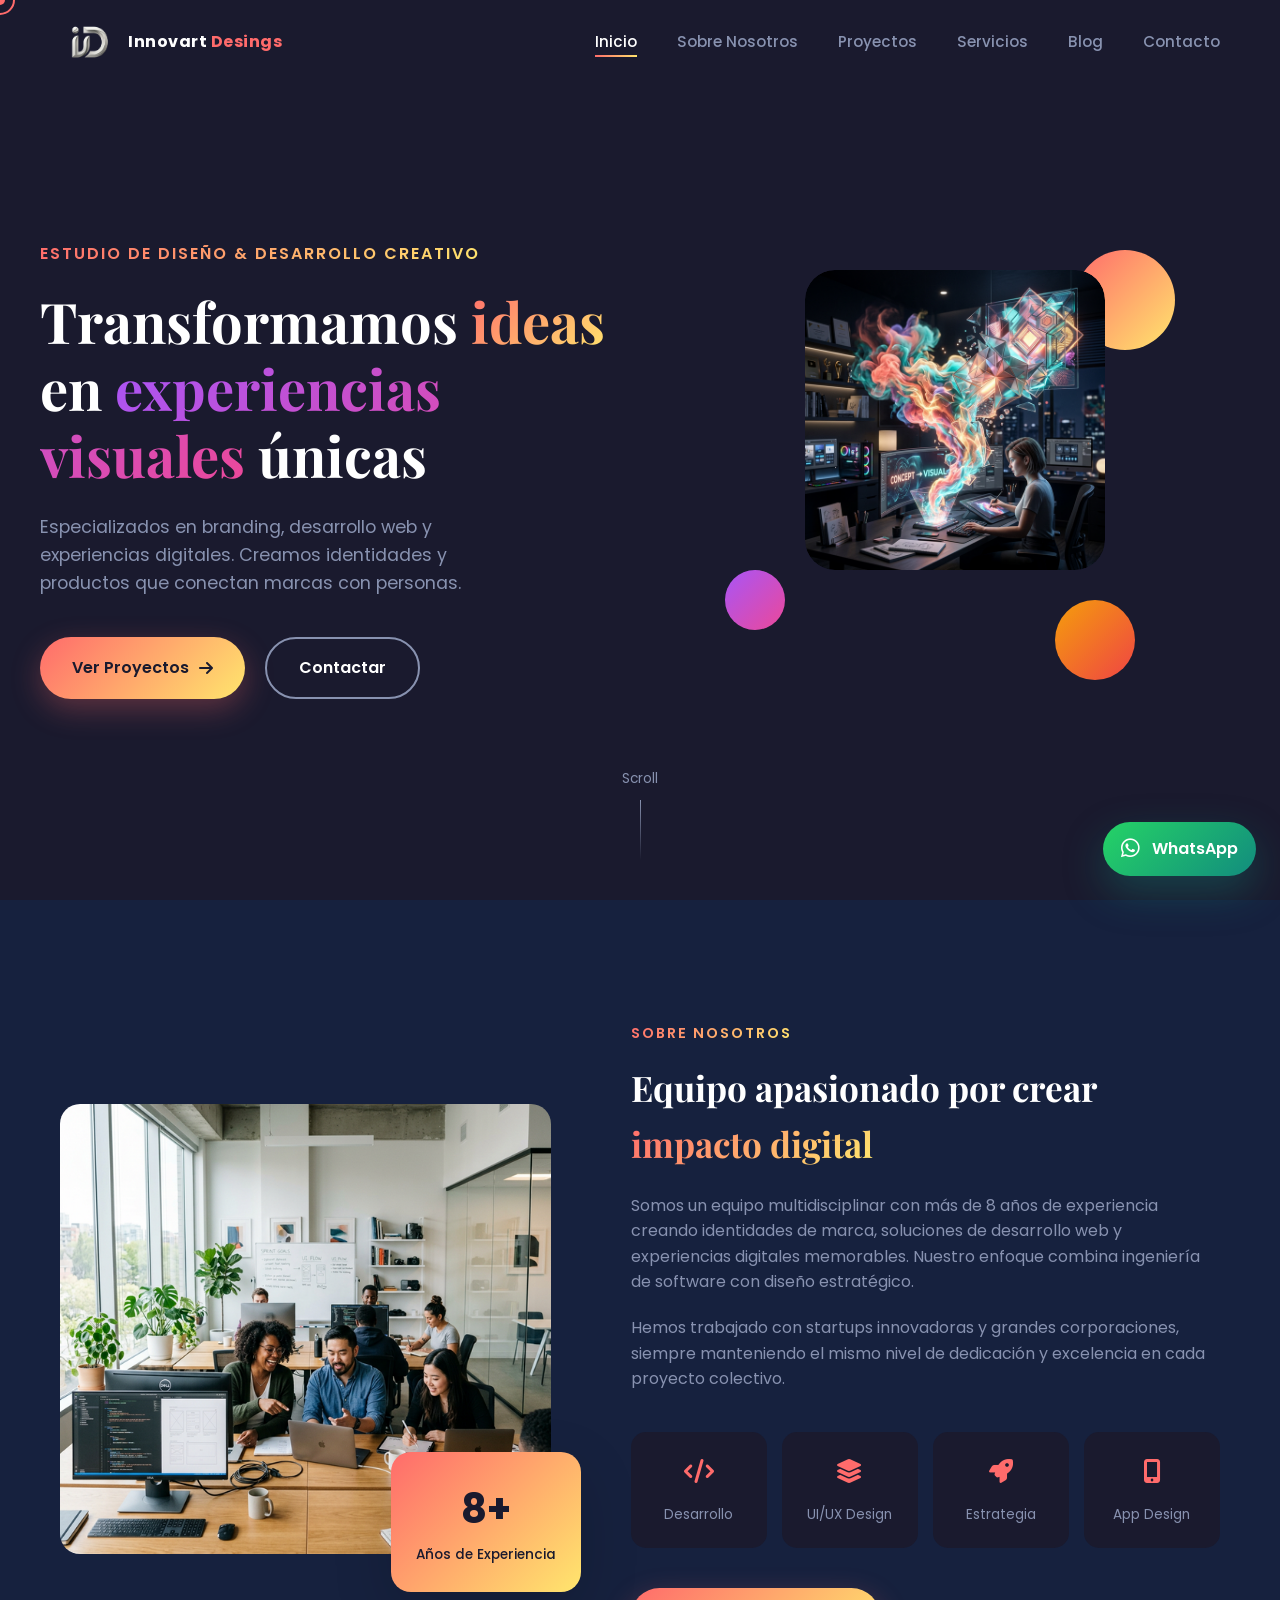
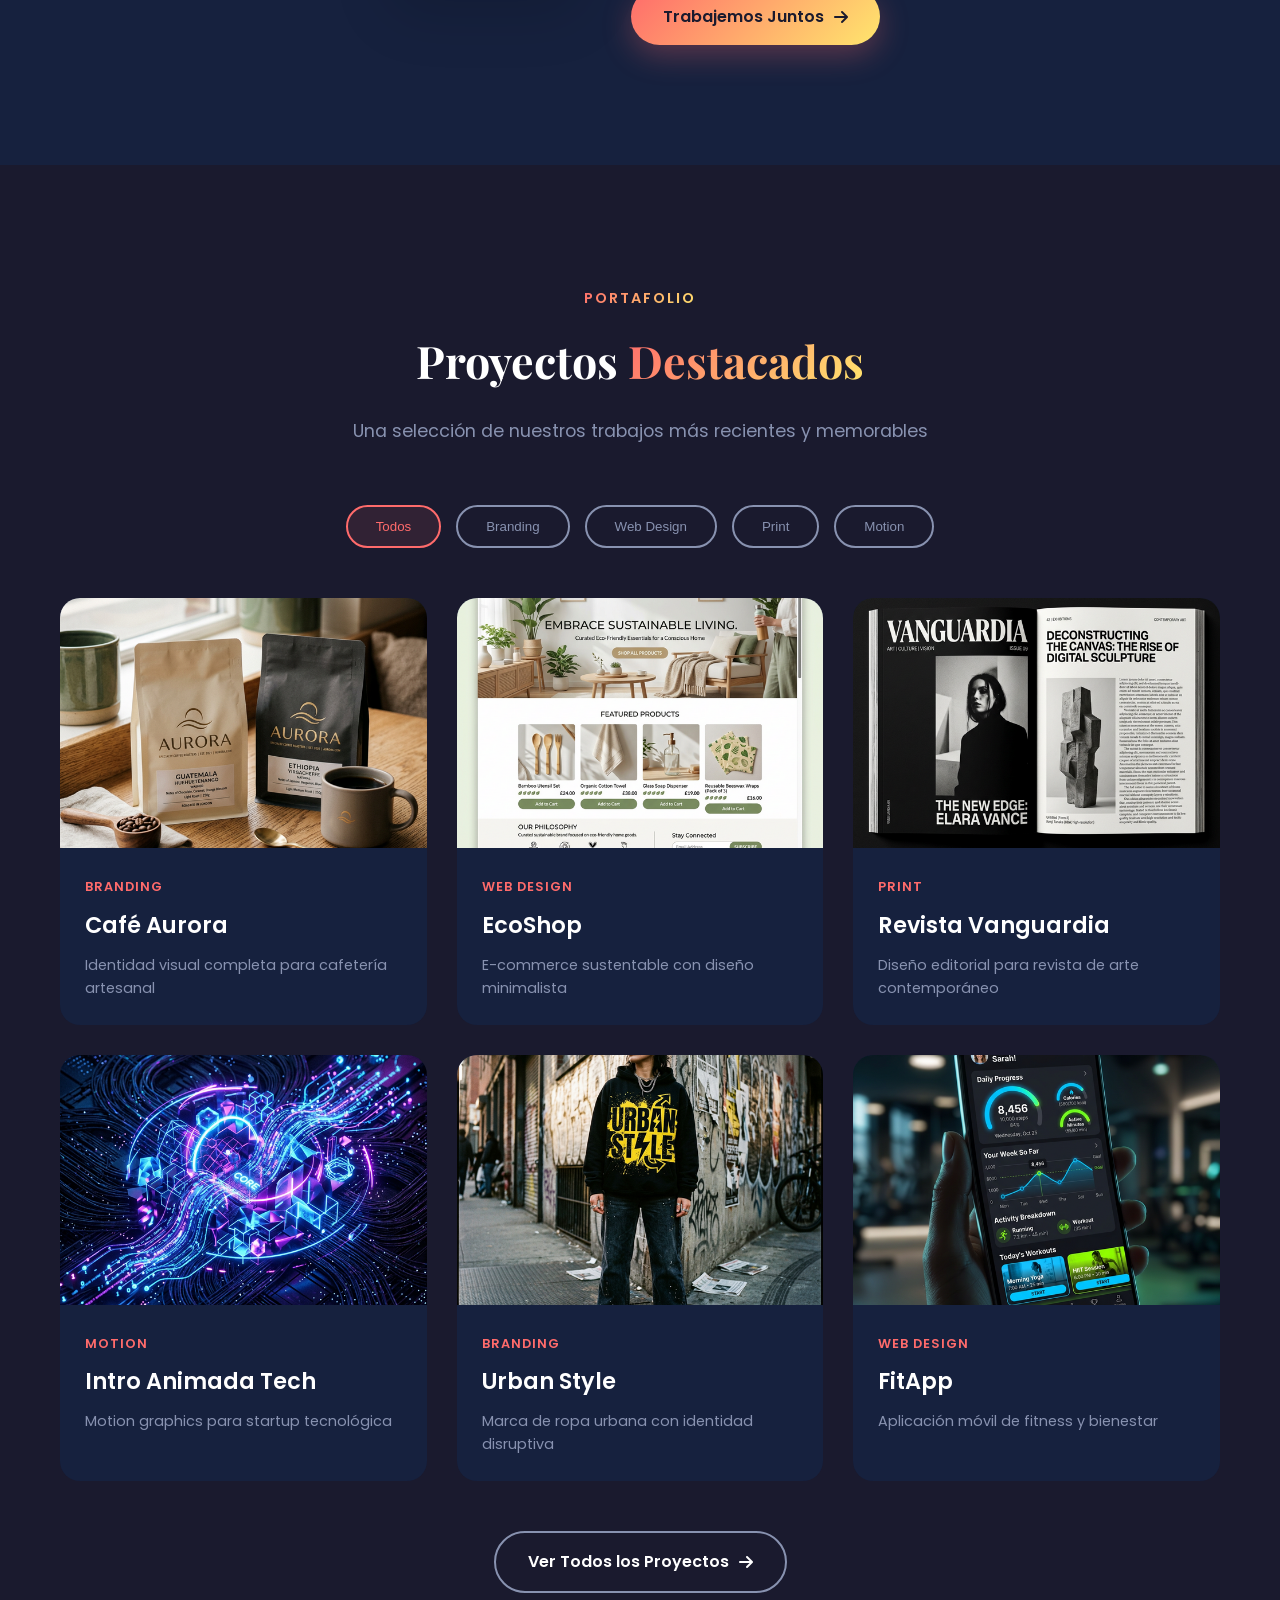
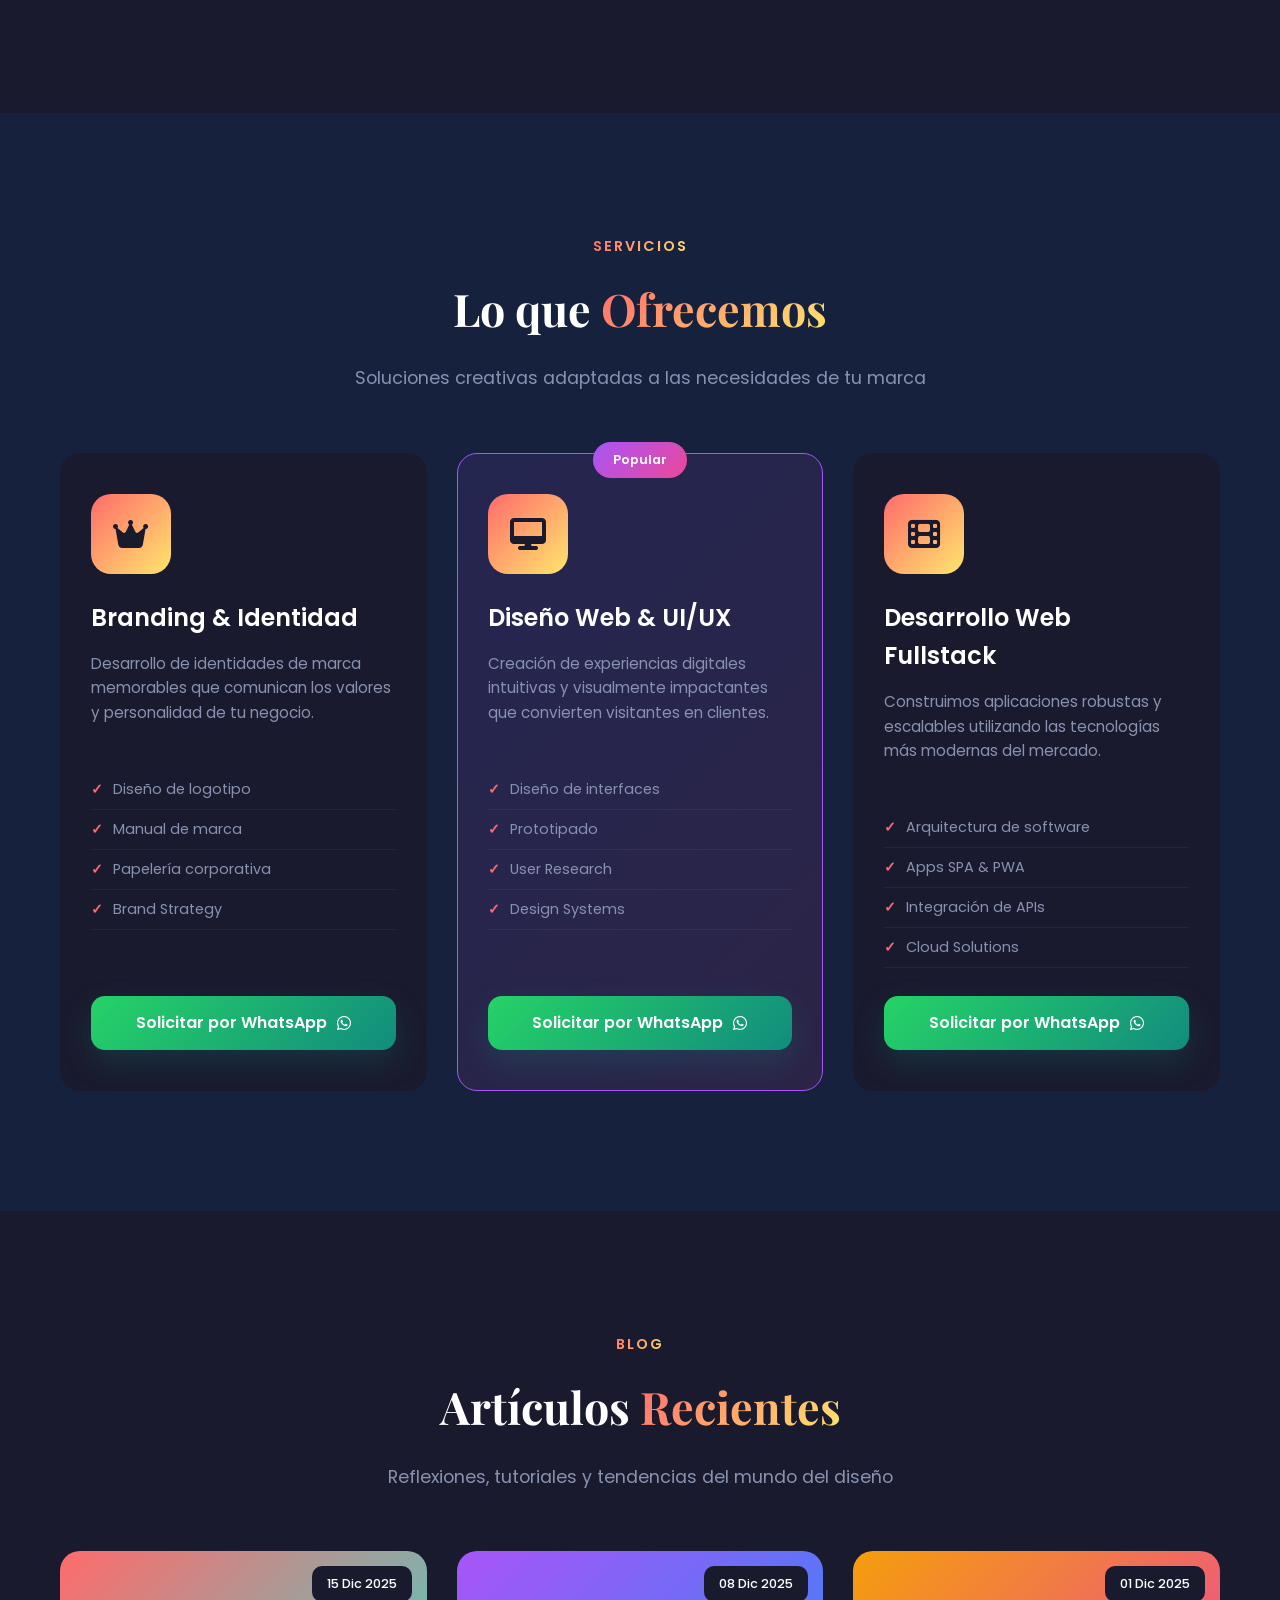
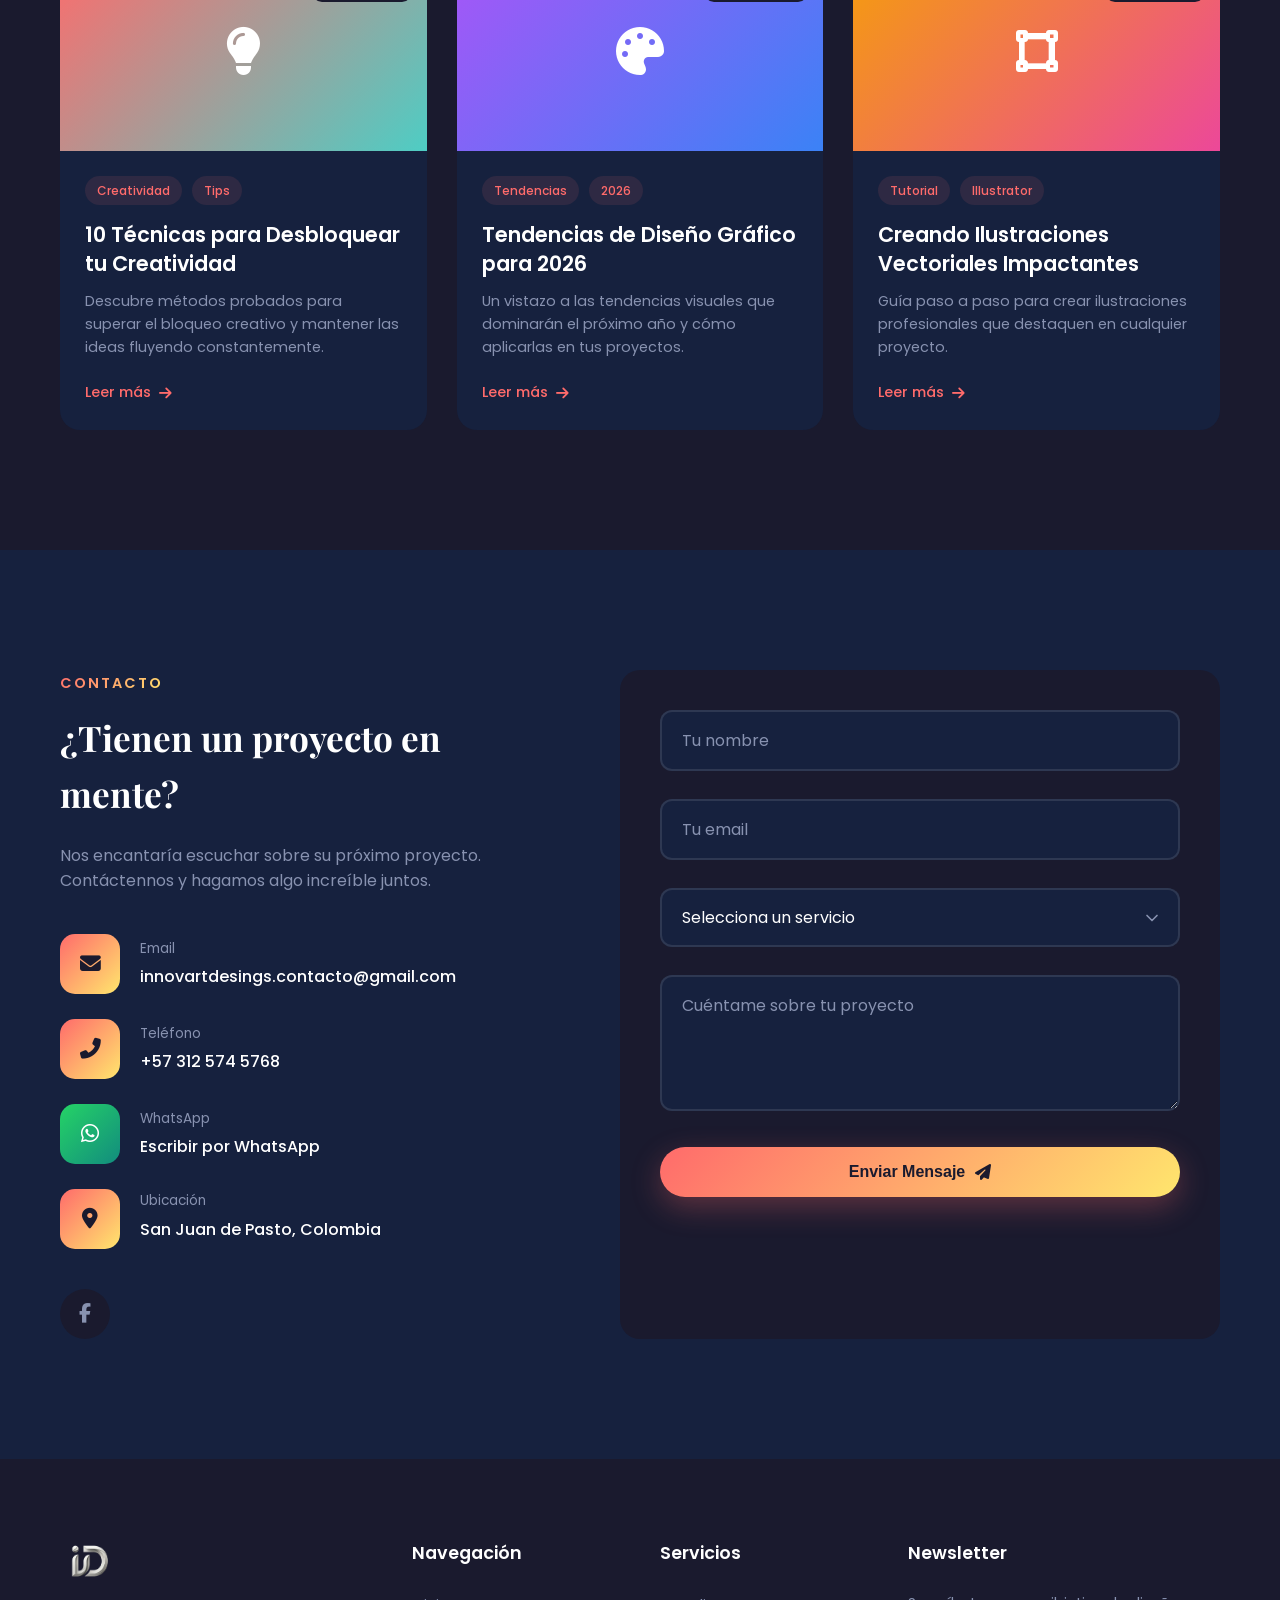
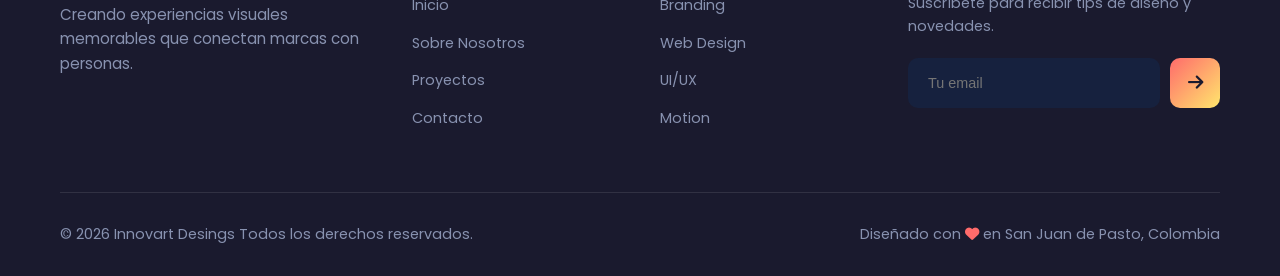
==== commit 58c72e77: "feat: agregar favicon.png en todas las páginas del sitio Se añadió <link rel="icon"> apuntando a ass" ====
--- a/index.html
+++ b/index.html
@@ -25,6 +25,7 @@
         content="Transformo ideas en experiencias visuales únicas. Especializado en branding y diseño digital.">
     <meta property="twitter:image" content="assets/Imagenes/og-image.jpg">
 
+    <link rel="icon" type="image/png" href="assets/Imagenes/favicon.png">
     <link rel="stylesheet" href="styles.css">
     <link
         href="https://fonts.googleapis.com/css2?family=Poppins:wght@300;400;500;600;700;800&family=Playfair+Display:wght@400;500;600;700&display=swap"
@@ -41,7 +42,7 @@
     <nav class="navbar">
         <div class="nav-container">
             <a href="#" class="logo">
-                <img src="assets/Imagenes/Logo1_InnovartsDesings.PNG" alt="Innovart Designs" class="logo-img">
+                <img src="assets/Imagenes/Logo1_InnovartsDesings.png" alt="Innovart Designs" class="logo-img">
                 <span class="logo-brand-name">Innovart <span class="logo-brand-accent">Desings</span></span>
             </a>
             <ul class="nav-links">
@@ -571,7 +572,7 @@
             <div class="footer-content">
                 <div class="footer-brand">
                     <a href="#" class="logo">
-                        <img src="assets/Imagenes/Logo1_InnovartsDesings.PNG" alt="Innovart Designs" class="logo-img">
+                        <img src="assets/Imagenes/Logo1_InnovartsDesings.png" alt="Innovart Designs" class="logo-img">
                     </a>
                     <p class="footer-description">
                         Creando experiencias visuales memorables que conectan marcas con personas.
--- a/styles.css
+++ b/styles.css
@@ -1529,9 +1529,7 @@
 .project-hero-image {
     height: 400px;
     border-radius: 30px;
-    display: flex;
-    justify-content: center;
-    align-items: center;
+    overflow: hidden;
     margin-right: 40px;
 }
 
@@ -1631,6 +1629,32 @@
 .gallery-item.large .gallery-placeholder {
     height: 100%;
     min-height: 520px;
+}
+
+.gallery-img {
+    width: 100%;
+    height: 250px;
+    object-fit: cover;
+    display: block;
+    transition: var(--transition);
+}
+
+.gallery-item.large .gallery-img {
+    height: 100%;
+    min-height: 520px;
+}
+
+.gallery-item:hover .gallery-img {
+    transform: scale(1.03);
+}
+
+.hero-project-img {
+    width: 100%;
+    height: 100%;
+    object-fit: cover;
+    object-position: center top;
+    border-radius: 30px;
+    display: block;
 }
 
 .results-section {
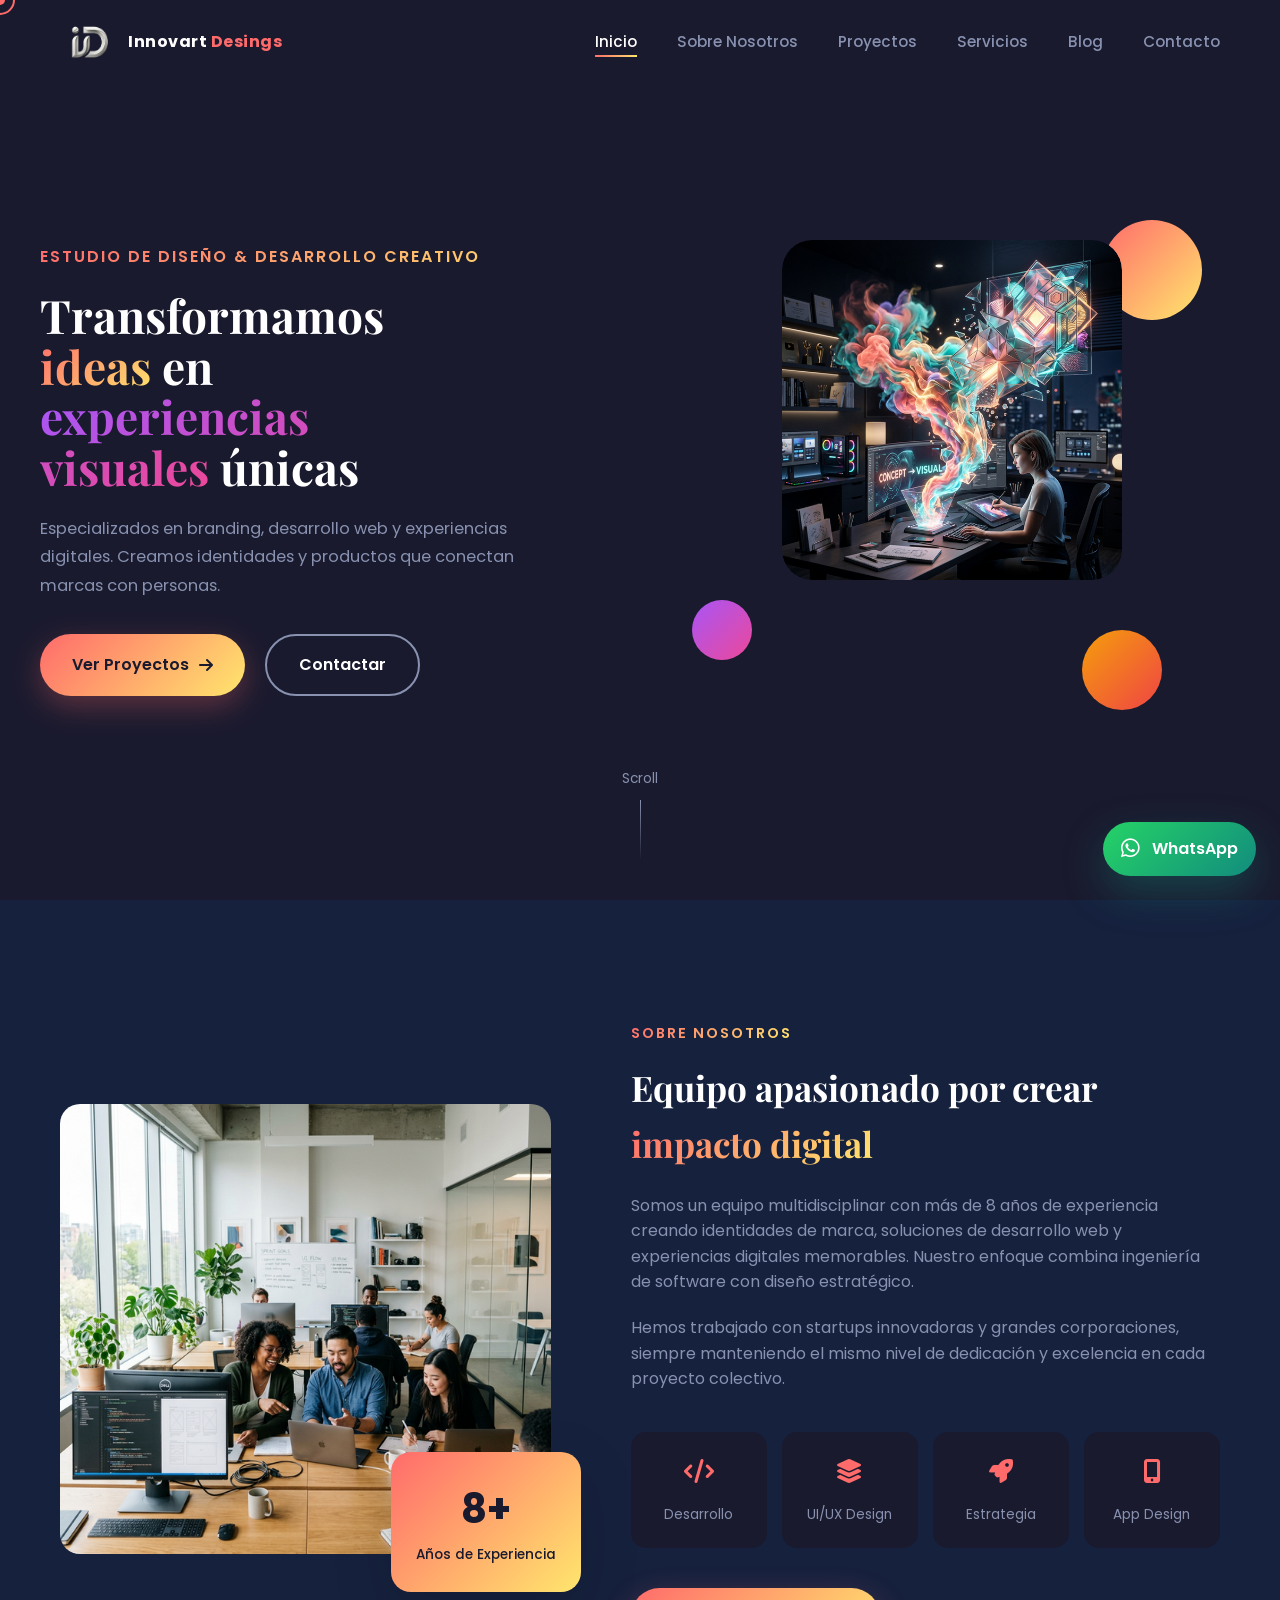
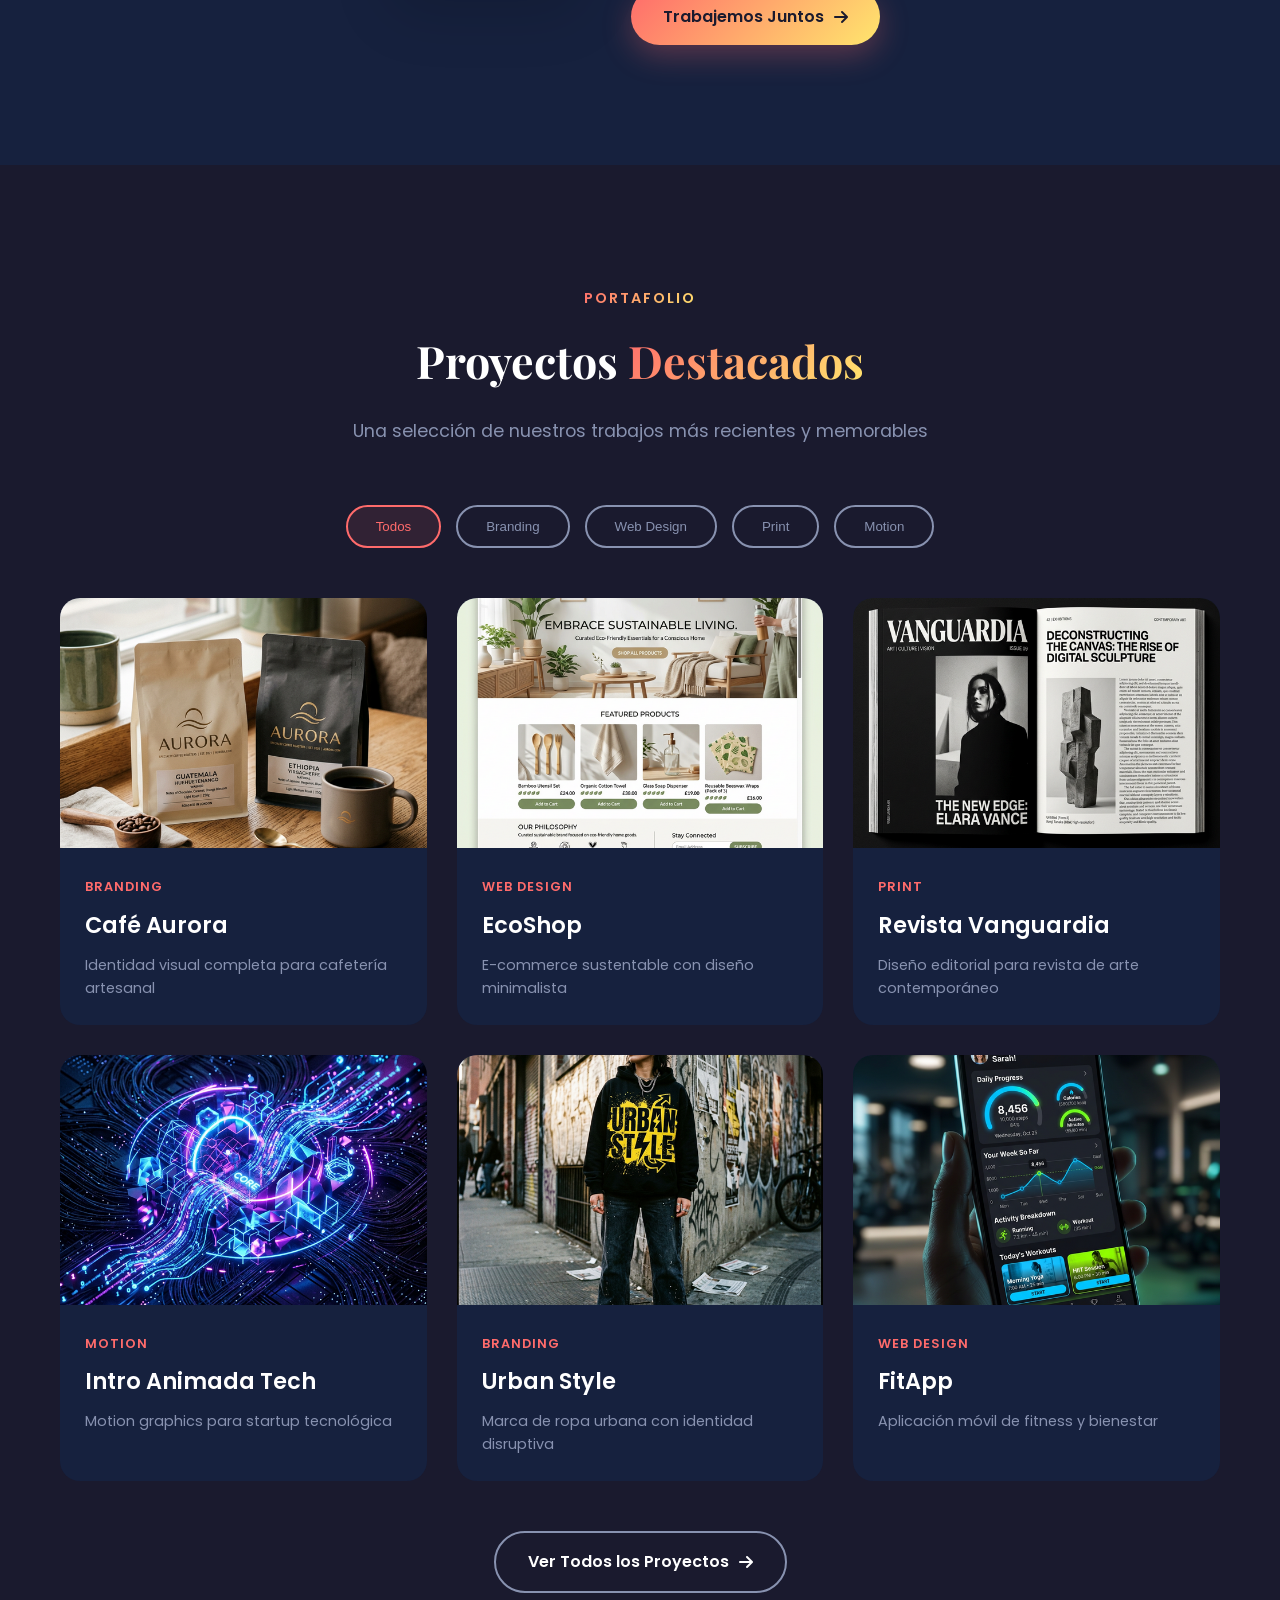
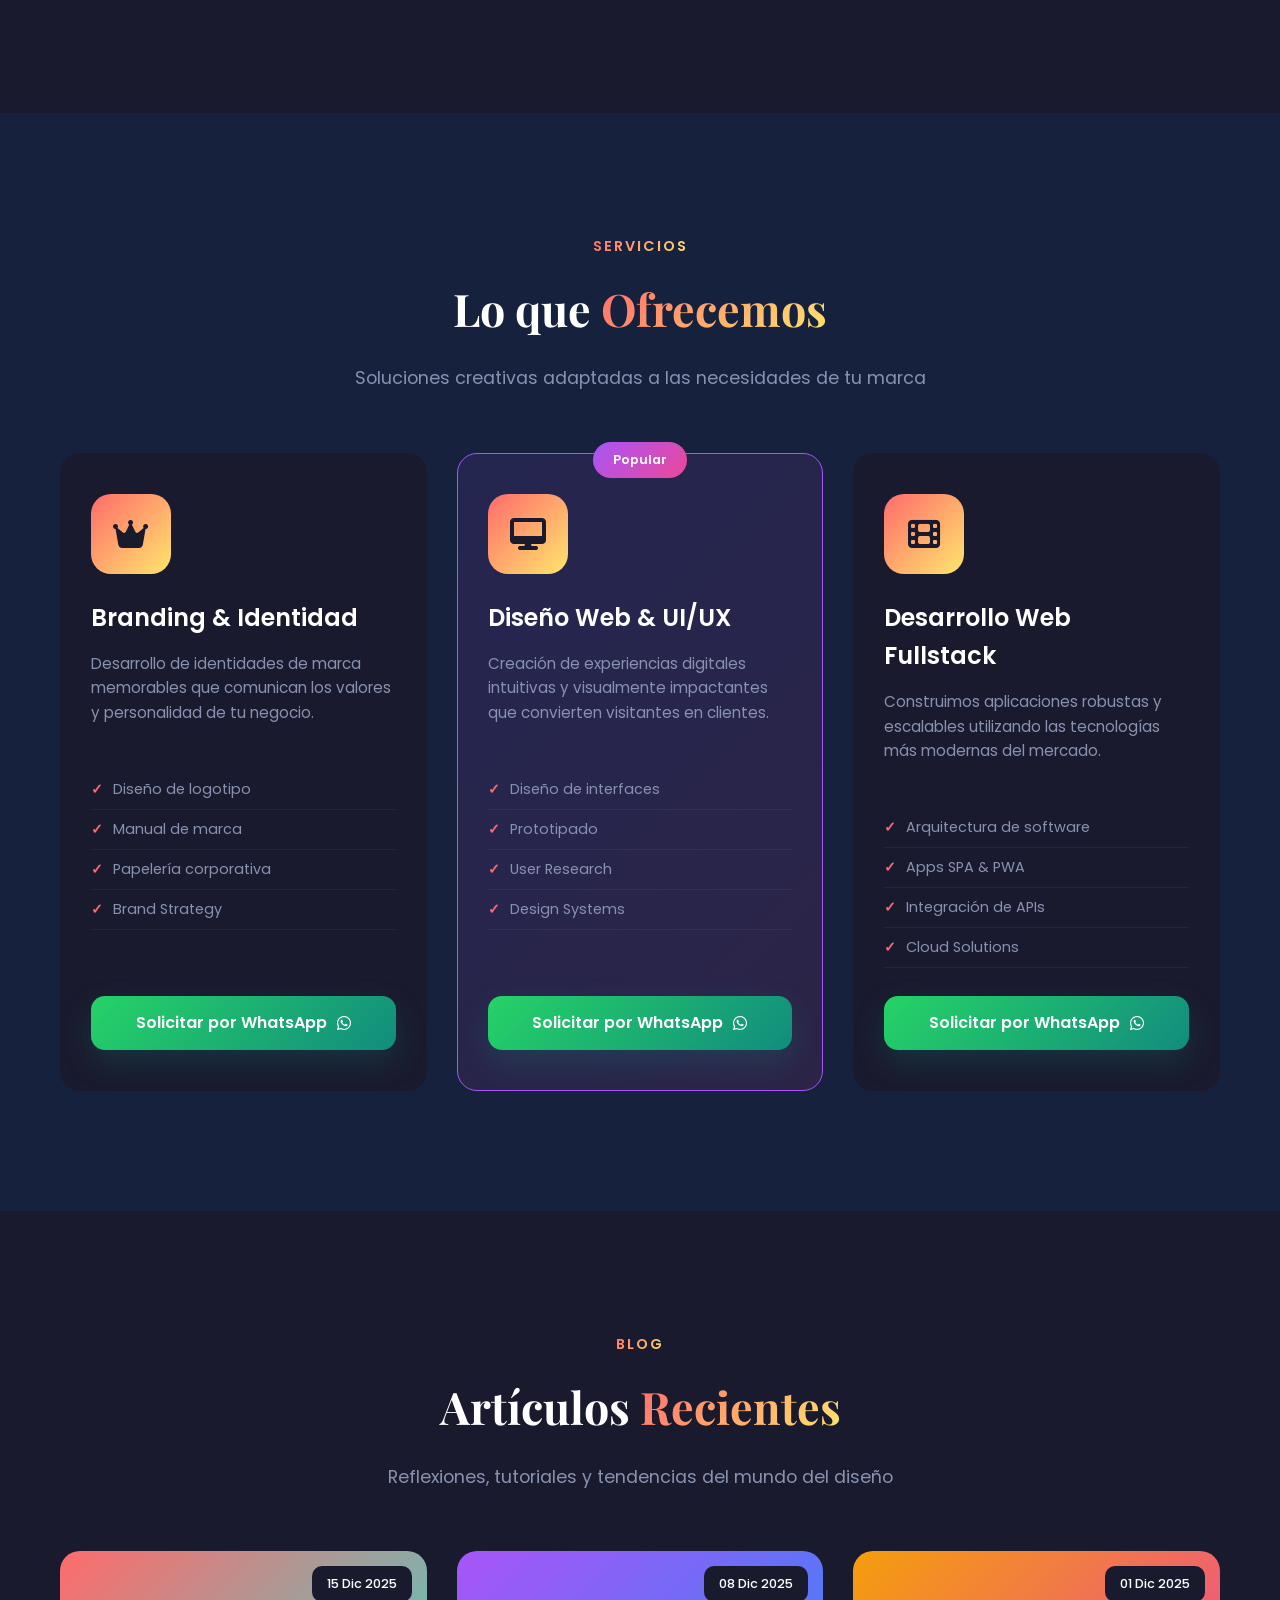
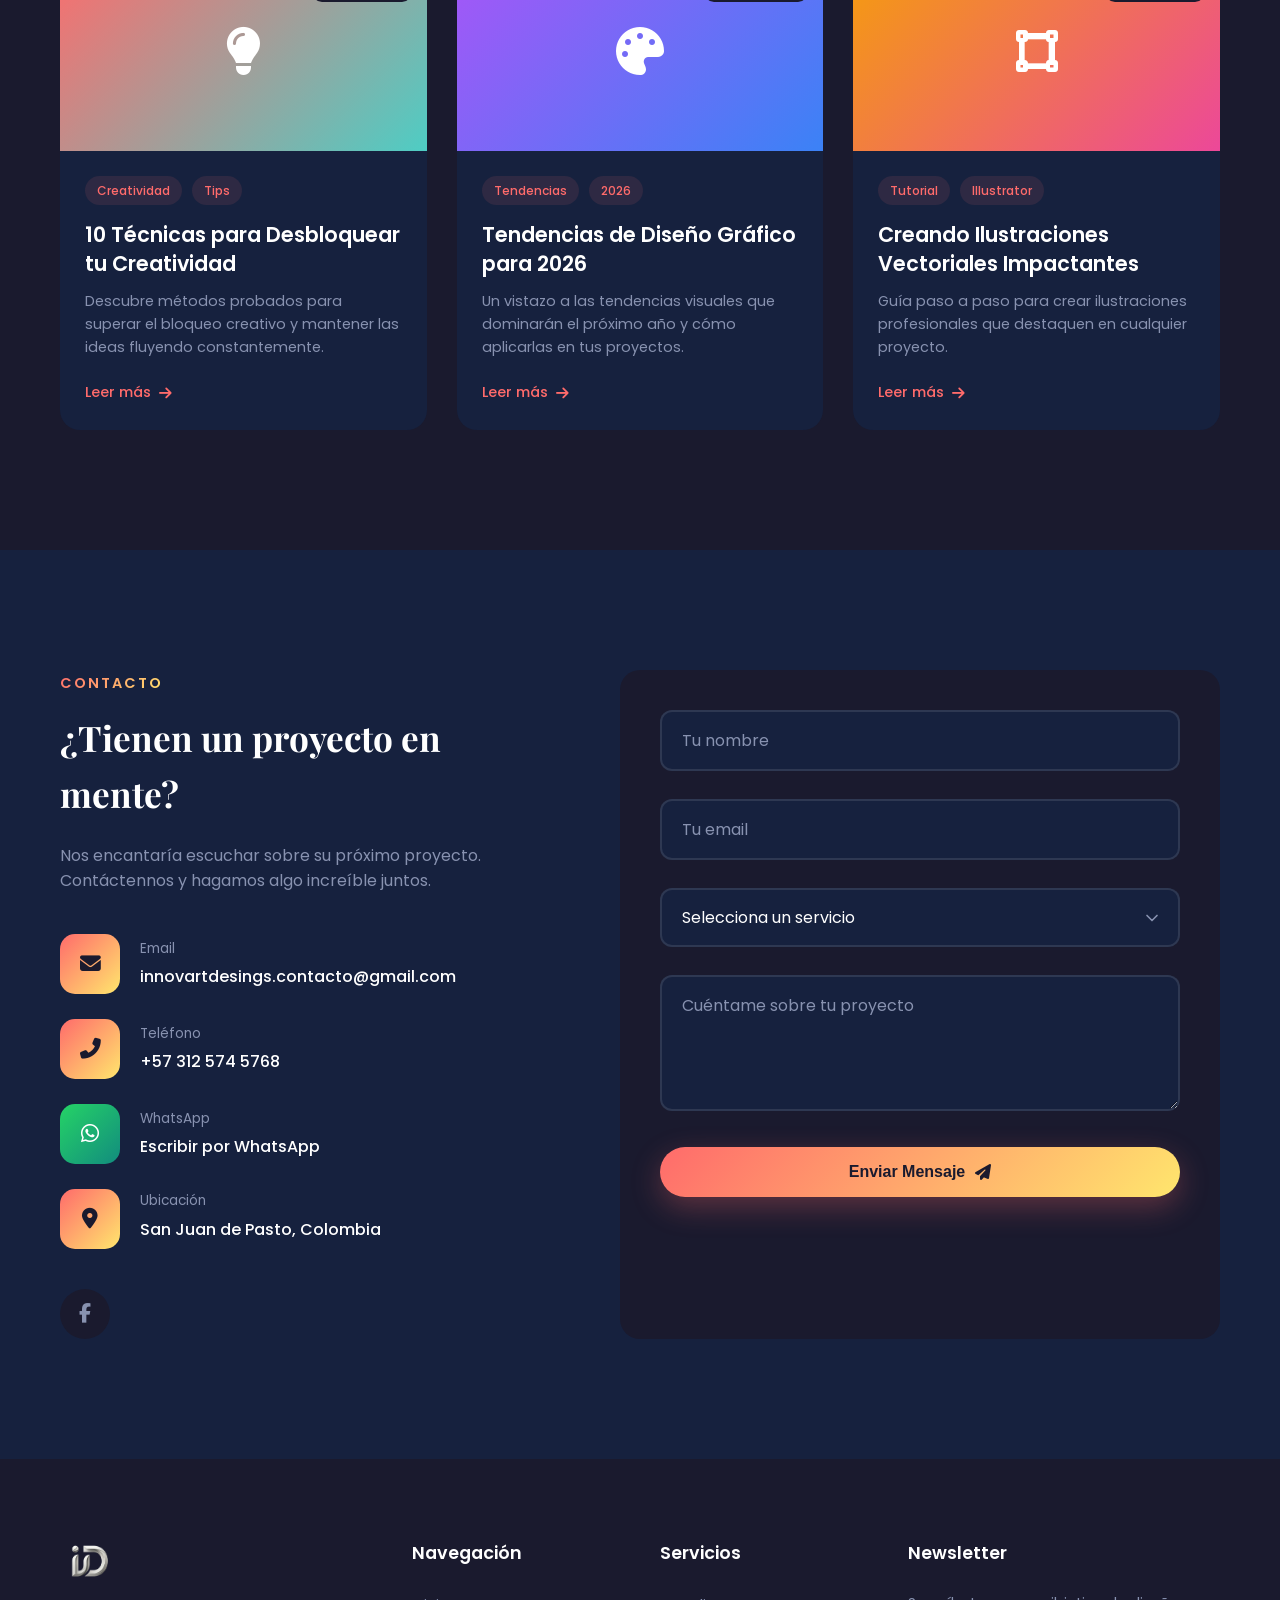
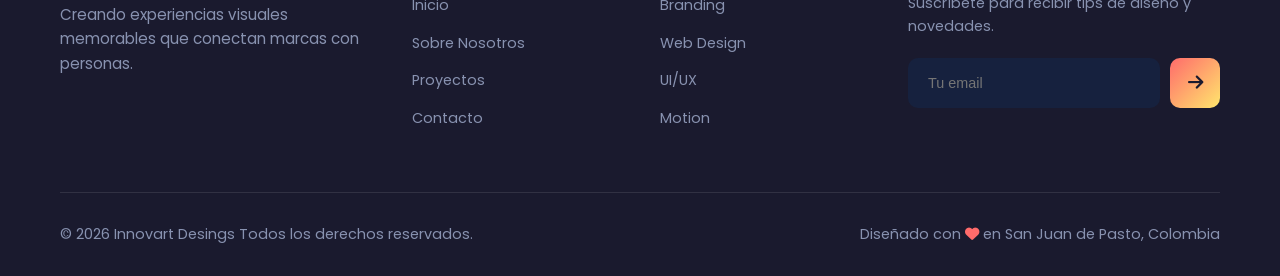
==== commit 763a4778: "fix(projects): configurar boton 'Ver Todos los Proyectos' para resetear filtro y scroll suave" ====
--- a/index.html
+++ b/index.html
@@ -300,7 +300,7 @@
             </div>
 
             <div class="projects-cta">
-                <a href="#" class="btn btn-outline">
+                <a href="#projects" id="btn-show-all-projects" class="btn btn-outline">
                     <span>Ver Todos los Proyectos</span>
                     <i class="fas fa-arrow-right"></i>
                 </a>
--- a/styles.css
+++ b/styles.css
@@ -27,7 +27,9 @@
 }
 
 /* Reset */
-*, *::before, *::after {
+*,
+*::before,
+*::after {
     margin: 0;
     padding: 0;
     box-sizing: border-box;
@@ -85,7 +87,9 @@
 }
 
 @media (max-width: 768px) {
-    .cursor, .cursor-follower {
+
+    .cursor,
+    .cursor-follower {
         display: none;
     }
 }
@@ -128,7 +132,7 @@
     display: flex;
     align-items: center;
     font-size: 1.8rem;
-    font-weight: 700;
+    font-weight: 900;
 }
 
 .logo-text {
@@ -185,11 +189,13 @@
     transition: var(--transition);
 }
 
-.nav-link:hover, .nav-link.active {
-    color: var(--white);
-}
-
-.nav-link:hover::after, .nav-link.active::after {
+.nav-link:hover,
+.nav-link.active {
+    color: var(--white);
+}
+
+.nav-link:hover::after,
+.nav-link.active::after {
     width: 100%;
 }
 
@@ -273,10 +279,23 @@
     max-width: 1200px;
     margin: 0 auto;
     display: grid;
-    grid-template-columns: 1fr 1fr;
-    gap: 60px;
-    align-items: center;
+    grid-template-columns: minmax(0, 1fr) minmax(0, 1fr);
+    gap: 48px;
+    align-items: stretch;
     width: 100%;
+}
+
+.hero-text,
+.hero-image {
+    min-height: 520px;
+}
+
+.hero-text {
+    display: flex;
+    flex-direction: column;
+    justify-content: center;
+    width: 100%;
+    max-width: 560px;
 }
 
 .hero-subtitle {
@@ -293,11 +312,12 @@
 }
 
 .hero-title {
-    font-size: 3.5rem;
+    font-size: clamp(2.7rem, 3.6vw, 3.2rem);
     font-weight: 700;
-    line-height: 1.2;
-    margin-bottom: 25px;
+    line-height: 1.1;
+    margin-bottom: 22px;
     font-family: var(--font-display);
+    max-width: 11ch;
 }
 
 .gradient-text {
@@ -315,10 +335,11 @@
 }
 
 .hero-description {
-    font-size: 1.1rem;
-    color: var(--gray);
-    margin-bottom: 40px;
-    max-width: 500px;
+    font-size: 1.02rem;
+    line-height: 1.75;
+    color: var(--gray);
+    margin-bottom: 34px;
+    max-width: 52ch;
 }
 
 .hero-buttons {
@@ -388,8 +409,9 @@
 
 .image-wrapper {
     position: relative;
-    width: 400px;
-    height: 400px;
+    width: min(100%, 460px);
+    aspect-ratio: 1 / 1;
+    height: auto;
 }
 
 .floating-shape {
@@ -426,13 +448,22 @@
 }
 
 @keyframes float {
-    0%, 100% { transform: translateY(0); }
-    50% { transform: translateY(-20px); }
+
+    0%,
+    100% {
+        transform: translateY(0);
+    }
+
+    50% {
+        transform: translateY(-20px);
+    }
 }
 
 .profile-image {
-    width: 300px;
-    height: 300px;
+    width: 76%;
+    height: 76%;
+    max-width: 340px;
+    max-height: 340px;
     border-radius: 30px;
     overflow: hidden;
     position: relative;
@@ -473,8 +504,17 @@
 }
 
 @keyframes scrollPulse {
-    0%, 100% { opacity: 1; height: 60px; }
-    50% { opacity: 0.5; height: 80px; }
+
+    0%,
+    100% {
+        opacity: 1;
+        height: 60px;
+    }
+
+    50% {
+        opacity: 0.5;
+        height: 80px;
+    }
 }
 
 /* Section Styles */
@@ -640,7 +680,8 @@
     transition: var(--transition);
 }
 
-.filter-btn:hover, .filter-btn.active {
+.filter-btn:hover,
+.filter-btn.active {
     border-color: var(--primary);
     color: var(--primary);
     background: rgba(255, 107, 107, 0.1);
@@ -1296,6 +1337,7 @@
         opacity: 0;
         transform: translateY(30px);
     }
+
     to {
         opacity: 1;
         transform: translateY(0);
@@ -1313,8 +1355,19 @@
         text-align: center;
     }
 
+    .hero-text,
+    .hero-image {
+        min-height: auto;
+    }
+
+    .hero-text {
+        max-width: 100%;
+        align-items: center;
+    }
+
     .hero-title {
-        font-size: 2.8rem;
+        max-width: 14ch;
+        font-size: 2.6rem;
     }
 
     .hero-description {
@@ -1330,13 +1383,12 @@
     }
 
     .image-wrapper {
-        width: 300px;
-        height: 300px;
+        width: min(100%, 360px);
     }
 
     .profile-image {
-        width: 220px;
-        height: 220px;
+        width: 78%;
+        height: 78%;
     }
 
     .about-grid {
@@ -1372,7 +1424,7 @@
     }
 
     .hero-title {
-        font-size: 2.2rem;
+        font-size: 2.15rem;
     }
 
     .section-title {
@@ -1423,7 +1475,7 @@
 
 @media (max-width: 480px) {
     .hero-title {
-        font-size: 1.8rem;
+        font-size: 1.85rem;
     }
 
     .hero-buttons {
@@ -1809,8 +1861,13 @@
 }
 
 @keyframes fadeIn {
-    from { opacity: 0; }
-    to { opacity: 1; }
+    from {
+        opacity: 0;
+    }
+
+    to {
+        opacity: 1;
+    }
 }
 
 .article-modal {
@@ -1826,8 +1883,15 @@
 }
 
 @keyframes slideUp {
-    from { transform: translateY(50px); opacity: 0; }
-    to { transform: translateY(0); opacity: 1; }
+    from {
+        transform: translateY(50px);
+        opacity: 0;
+    }
+
+    to {
+        transform: translateY(0);
+        opacity: 1;
+    }
 }
 
 .modal-close {
@@ -2004,7 +2068,7 @@
     border-radius: 20px 0 0 20px;
 }
 
-.article-quote > i {
+.article-quote>i {
     color: var(--purple);
     font-size: 1.5rem;
     margin-bottom: 15px;
@@ -2225,7 +2289,7 @@
     .article-modal-overlay {
         padding: 20px;
     }
-    
+
     .modal-close {
         top: 10px;
         right: 10px;
@@ -2233,60 +2297,60 @@
         height: 40px;
         font-size: 1rem;
     }
-    
+
     .article-hero {
         grid-template-columns: 1fr;
         padding: 40px 25px;
         text-align: center;
     }
-    
+
     .article-hero-content {
         max-width: 100%;
     }
-    
+
     .article-title {
         font-size: 1.8rem;
     }
-    
+
     .article-hero-icon {
         width: 80px;
         height: 80px;
         font-size: 2rem;
         margin-top: 20px;
     }
-    
+
     .article-content {
         padding: 30px 25px;
     }
-    
+
     .article-intro .lead {
         font-size: 1.1rem;
     }
-    
+
     .article-body h2 {
         font-size: 1.3rem;
     }
-    
+
     .article-styles {
         grid-template-columns: 1fr;
     }
-    
+
     .article-grid-images {
         grid-template-columns: repeat(2, 1fr);
     }
-    
+
     .article-image-grid {
         grid-template-columns: 1fr;
     }
-    
+
     .article-navigation {
         grid-template-columns: 1fr;
     }
-    
+
     .article-nav {
         text-align: center !important;
     }
-    
+
     .modal-footer {
         padding: 20px 25px;
     }
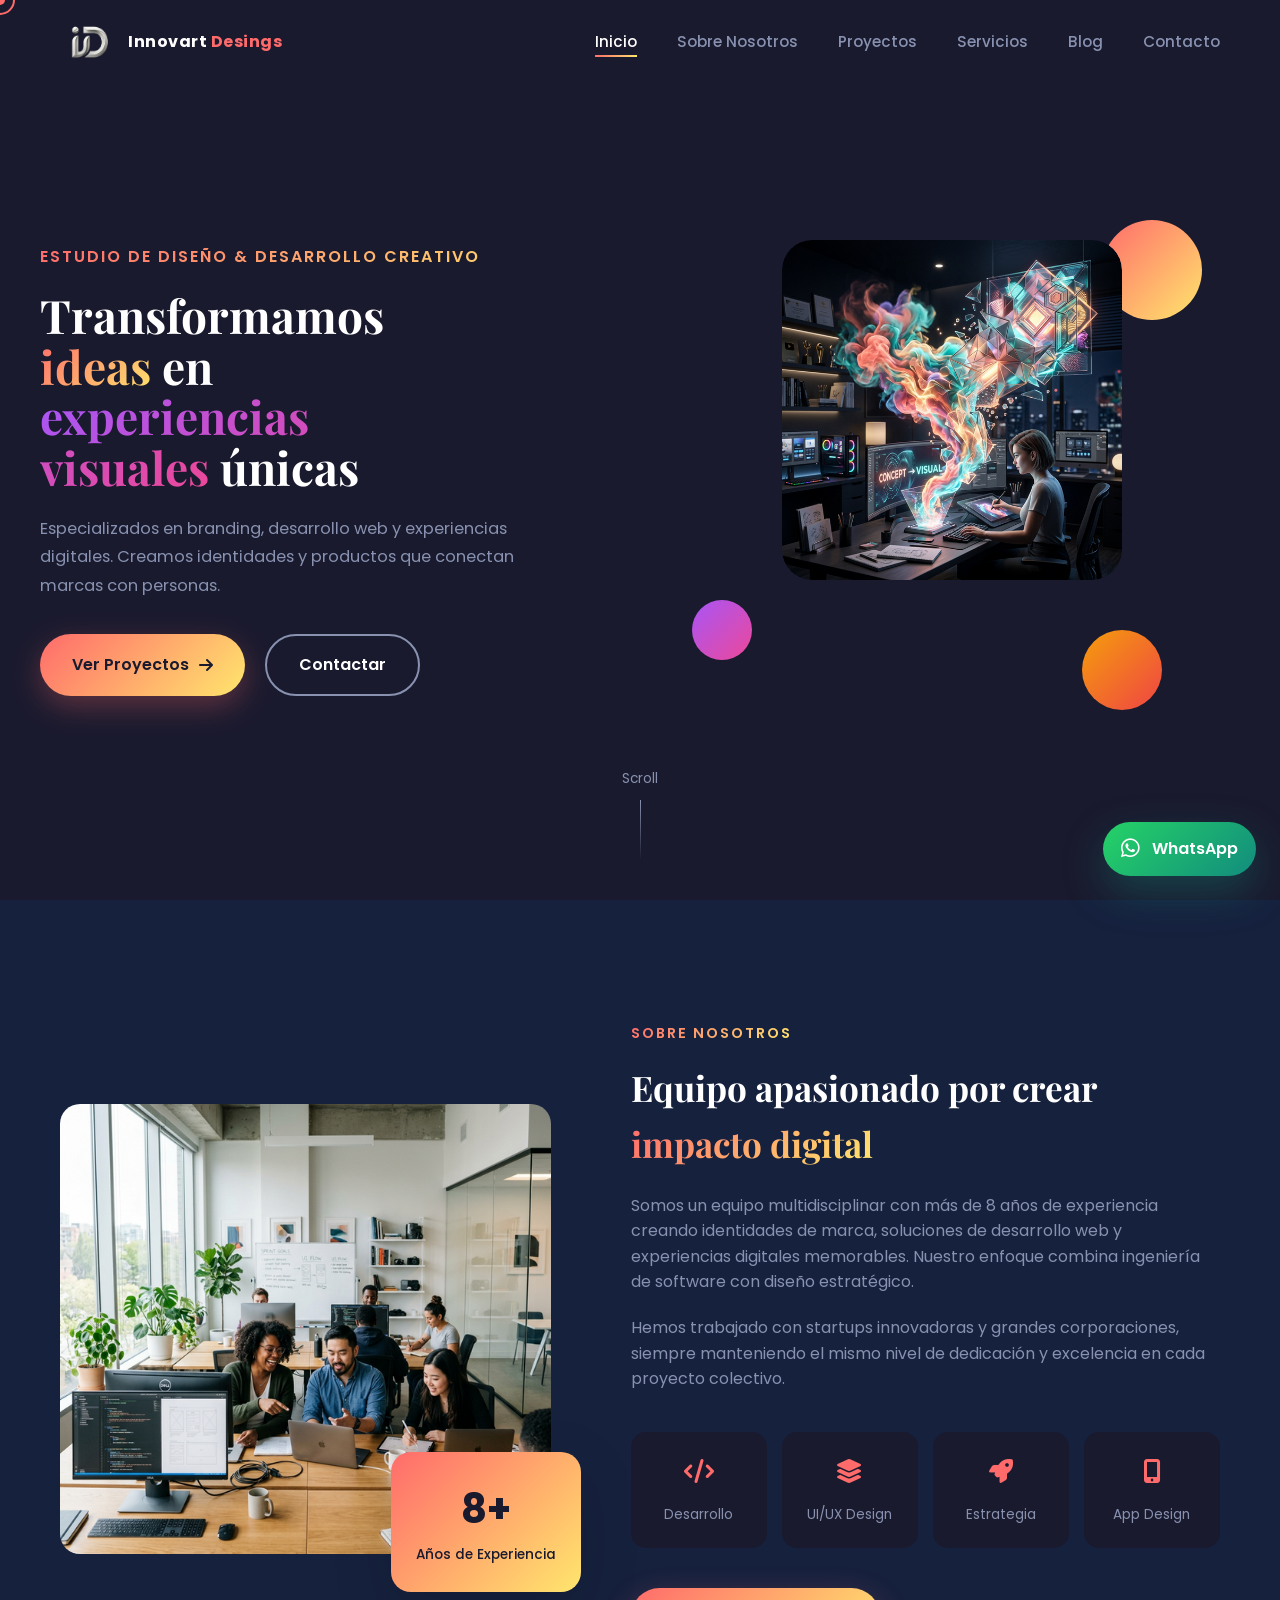
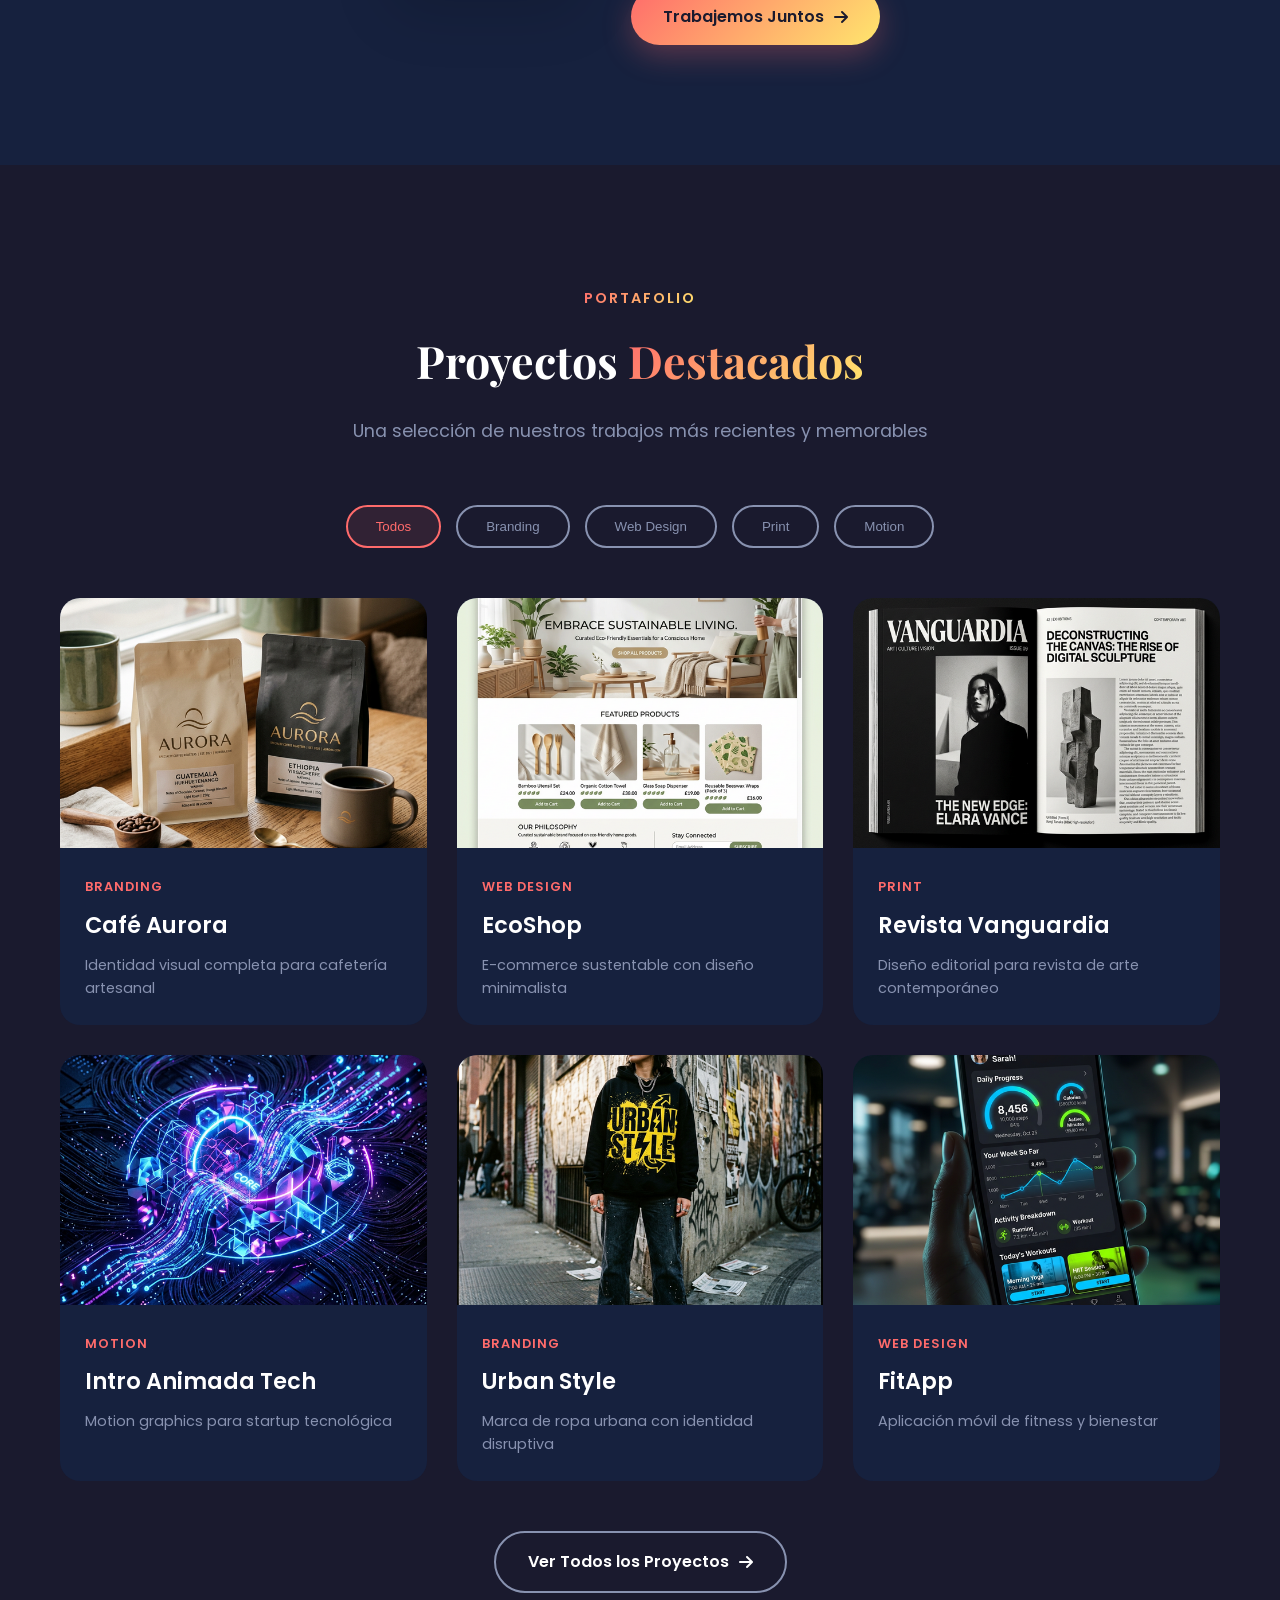
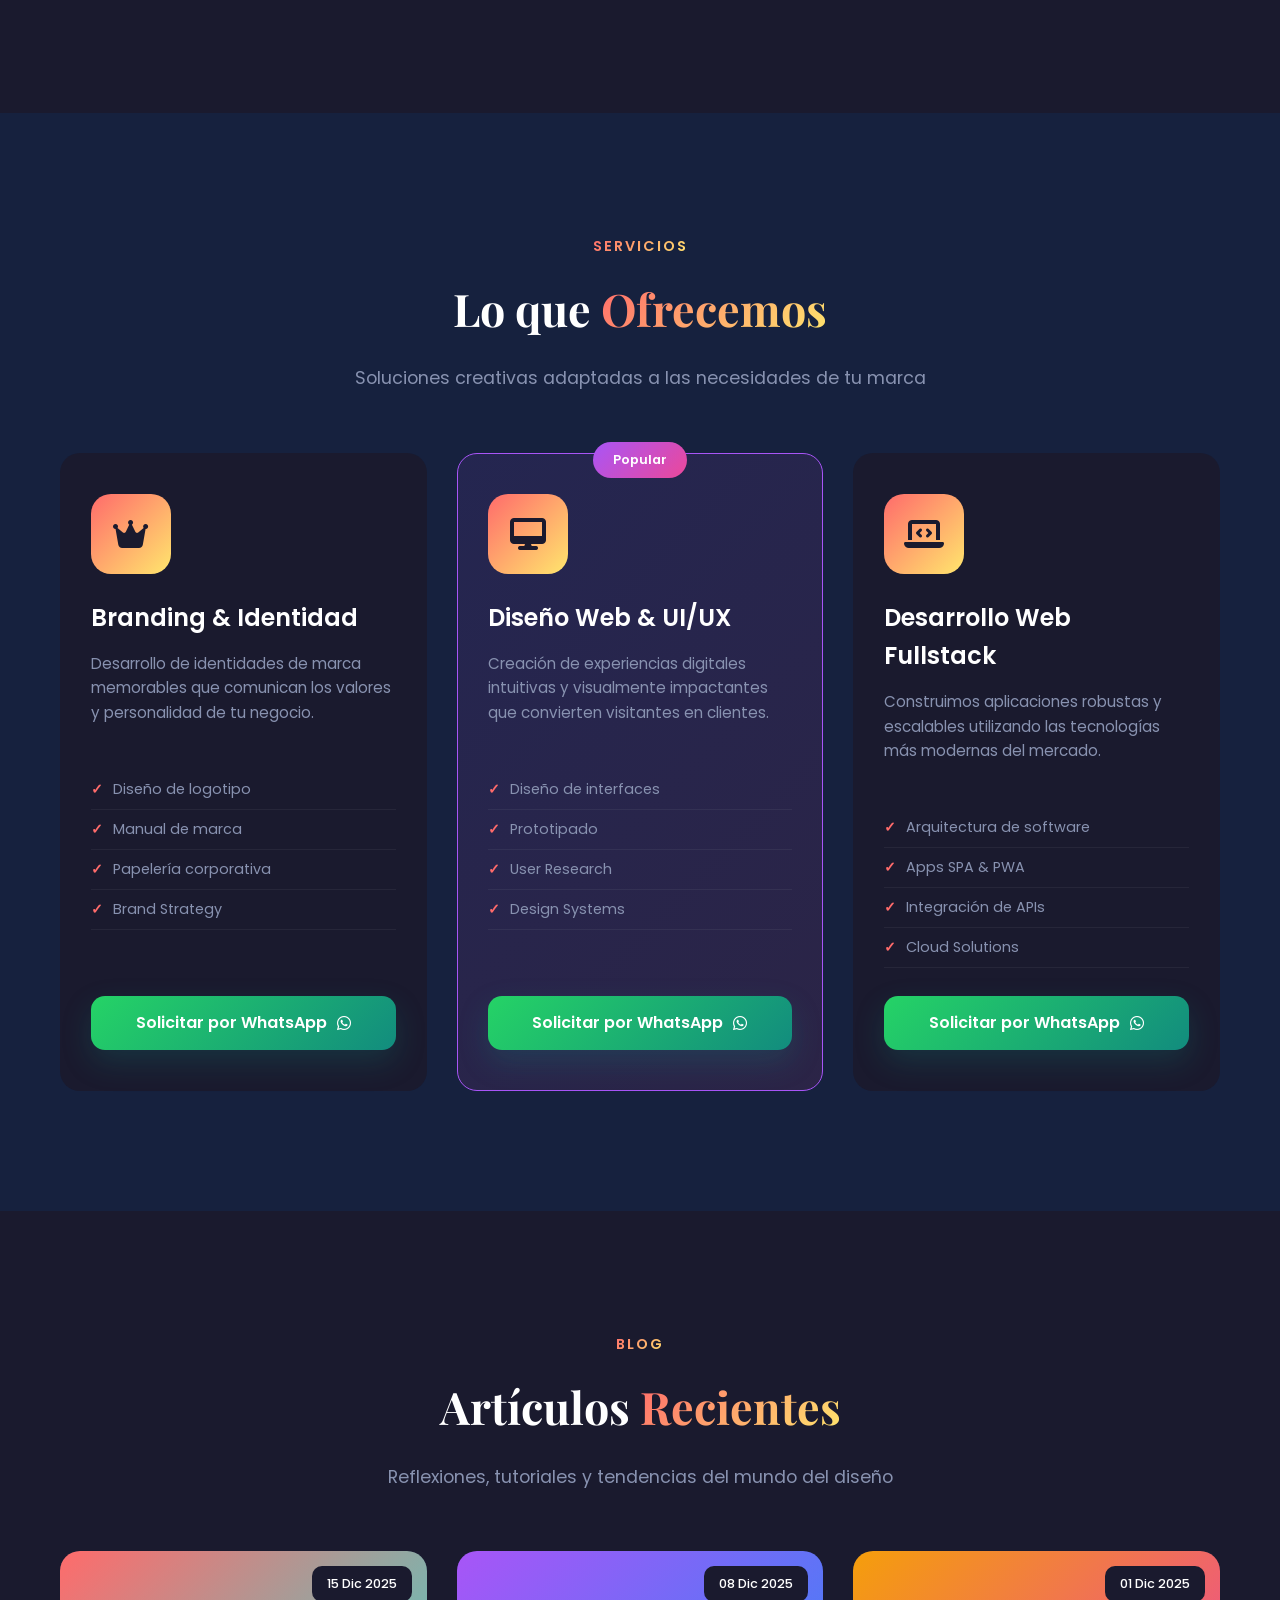
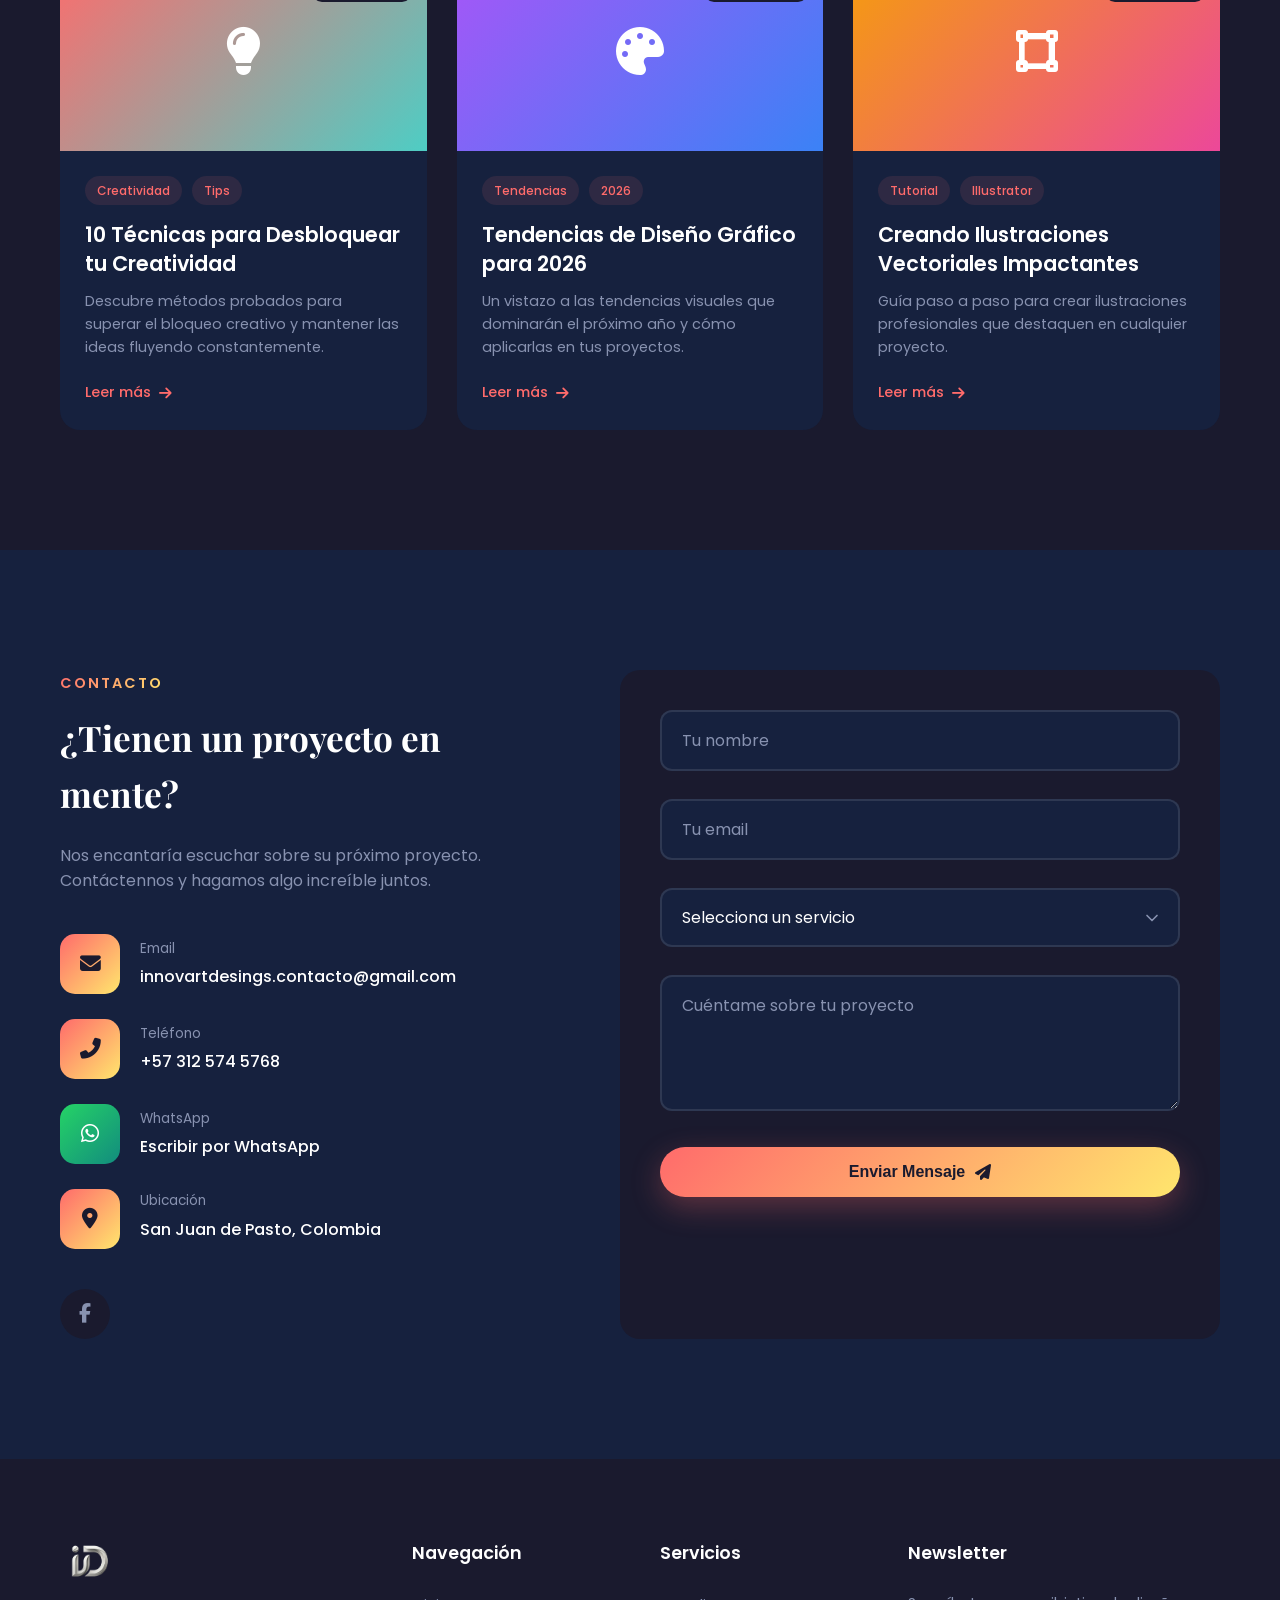
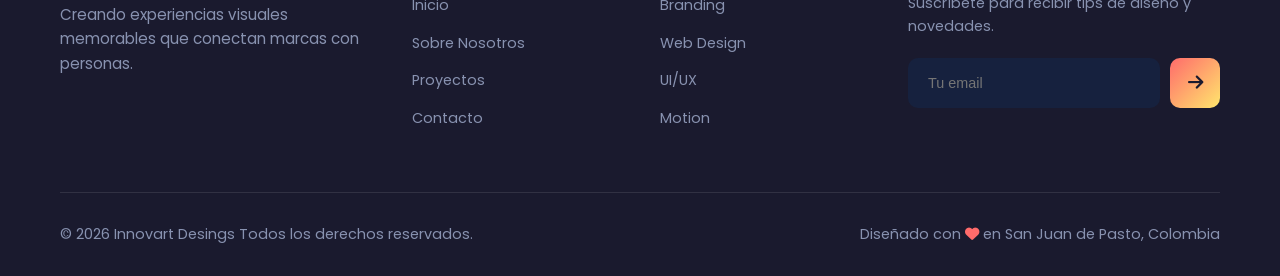
==== commit 538d1e06: "fix(contact, services): sincronizar icono y selector de desarrollo web, corregir desbordamiento movi" ====
--- a/index.html
+++ b/index.html
@@ -363,7 +363,7 @@
 
                 <div class="service-card">
                     <div class="service-icon">
-                        <i class="fas fa-film"></i>
+                        <i class="fas fa-laptop-code"></i>
                     </div>
                     <h3 class="service-title">Desarrollo Web Fullstack</h3>
                     <p class="service-description">
@@ -548,7 +548,7 @@
                             <option value="">Selecciona un servicio</option>
                             <option value="branding">Branding & Identidad</option>
                             <option value="web">Diseño Web & UI/UX</option>
-                            <option value="motion">Motion & Multimedia</option>
+                            <option value="fullstack">Desarrollo Web Fullstack</option>
                             <option value="other">Otro</option>
                         </select>
                     </div>
--- a/styles.css
+++ b/styles.css
@@ -1021,6 +1021,12 @@
     display: grid;
     grid-template-columns: 1fr 1.2fr;
     gap: 60px;
+    min-width: 0;
+}
+
+.contact-info,
+.contact-form {
+    min-width: 0;
 }
 
 .contact-info .section-title {
@@ -1043,11 +1049,14 @@
     align-items: center;
     gap: 20px;
     margin-bottom: 25px;
+    min-width: 0;
 }
 
 .contact-icon {
     width: 60px;
     height: 60px;
+    min-width: 60px;
+    flex-shrink: 0;
     border-radius: 15px;
     background: var(--gradient-1);
     display: flex;
@@ -1062,6 +1071,12 @@
     color: var(--white);
 }
 
+.contact-text {
+    min-width: 0;
+    overflow-wrap: anywhere;
+    word-break: break-word;
+}
+
 .contact-text span {
     display: block;
     color: var(--gray);
@@ -1074,6 +1089,8 @@
     color: var(--white);
     font-weight: 500;
     font-size: 1rem;
+    overflow-wrap: anywhere;
+    word-break: break-word;
 }
 
 .contact-text a:hover {
@@ -1135,6 +1152,8 @@
     background: var(--dark);
     padding: 40px;
     border-radius: 20px;
+    min-width: 0;
+    max-width: 100%;
 }
 
 .form-group {
@@ -1512,6 +1531,23 @@
     .form-group select,
     .form-group textarea {
         padding: 14px 16px;
+    }
+
+    .contact-form {
+        padding: 24px 16px;
+        border-radius: 16px;
+    }
+
+    .contact-item {
+        gap: 14px;
+    }
+
+    .contact-icon {
+        width: 48px;
+        height: 48px;
+        min-width: 48px;
+        font-size: 1.1rem;
+        border-radius: 12px;
     }
 
     .whatsapp-float span {
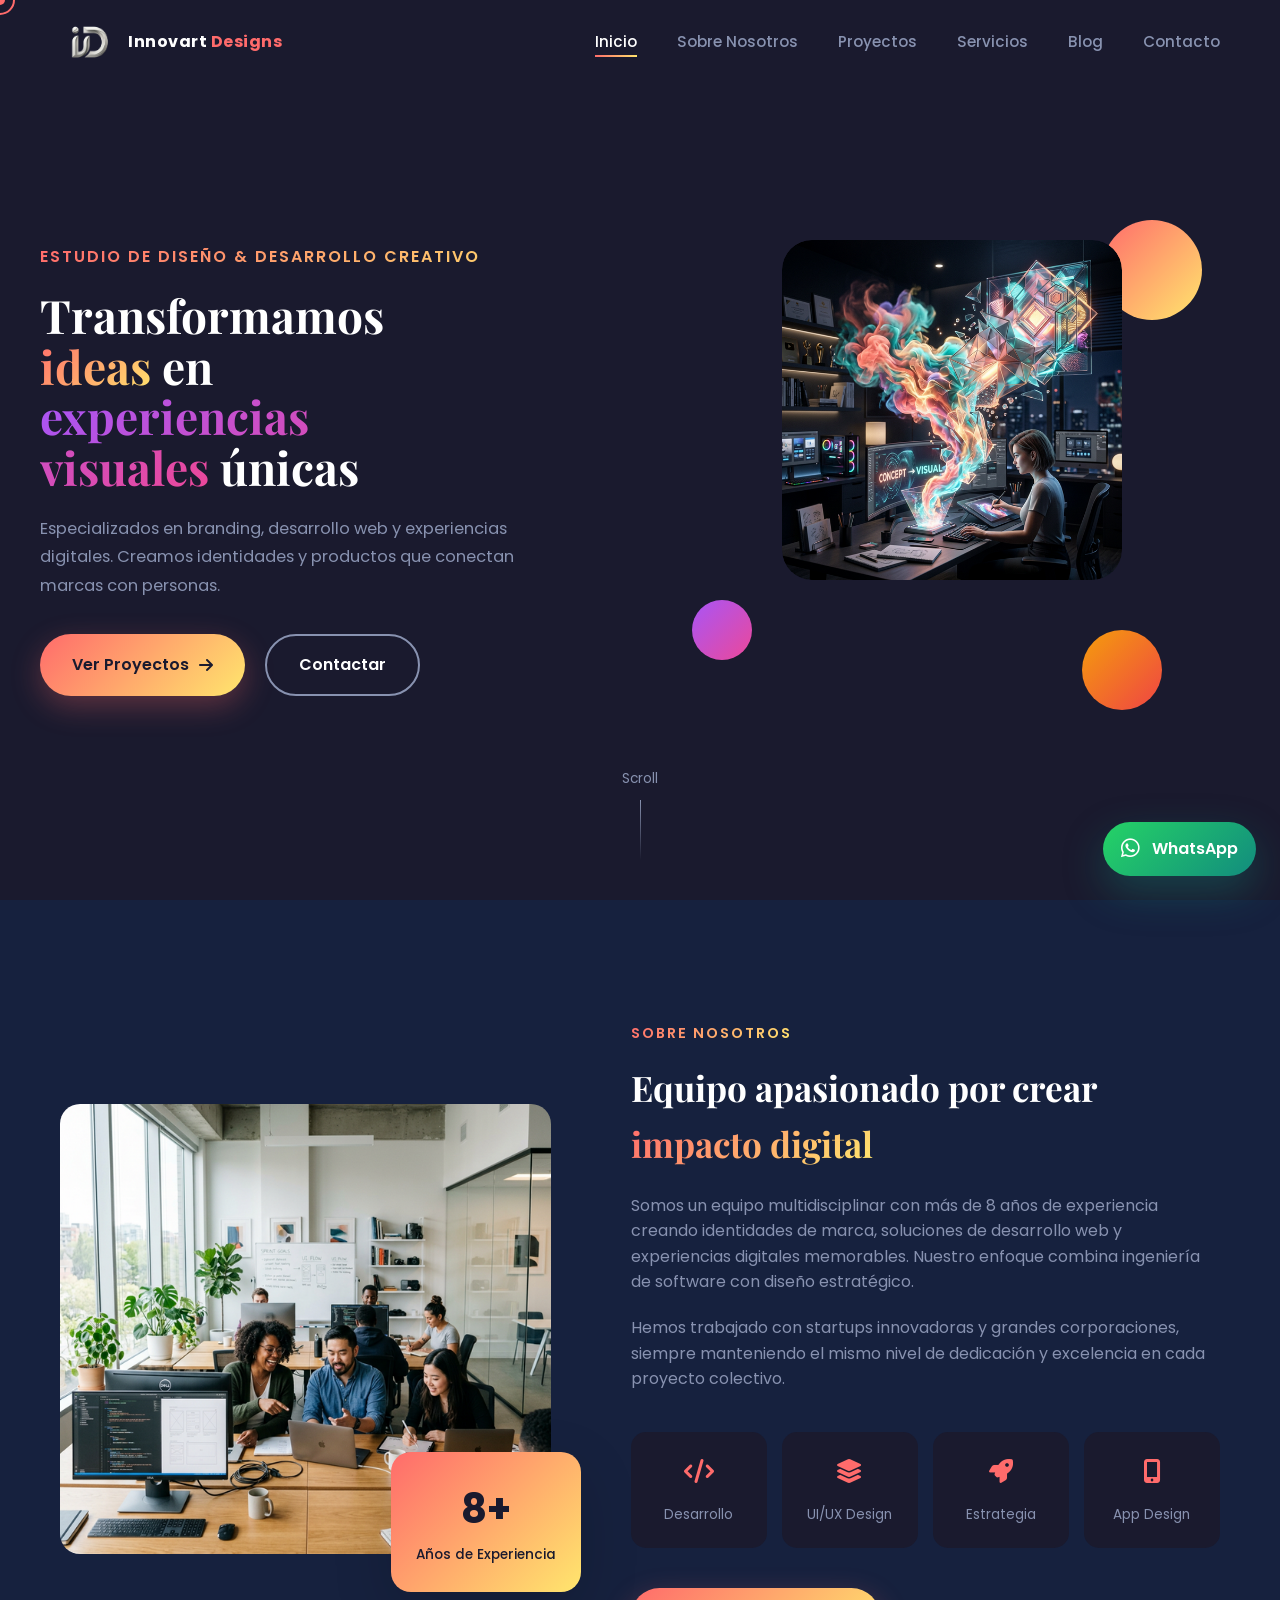
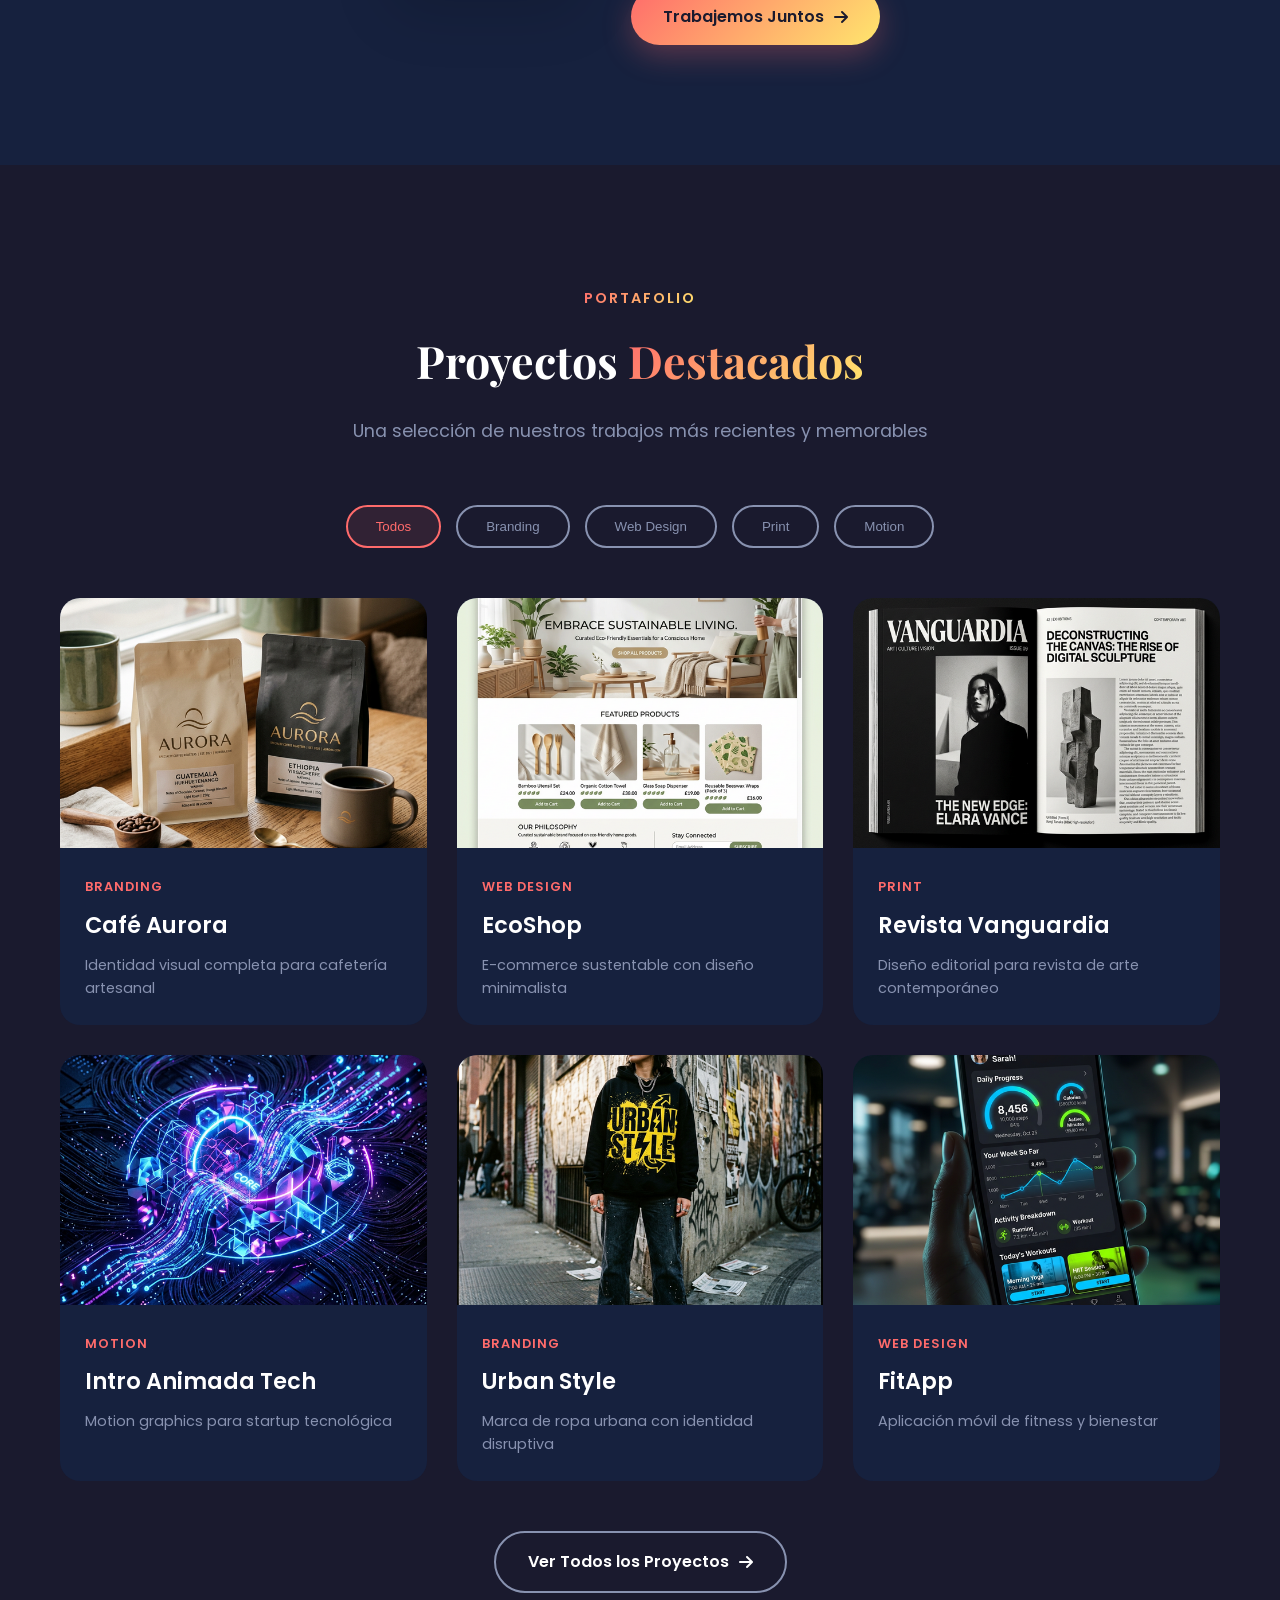
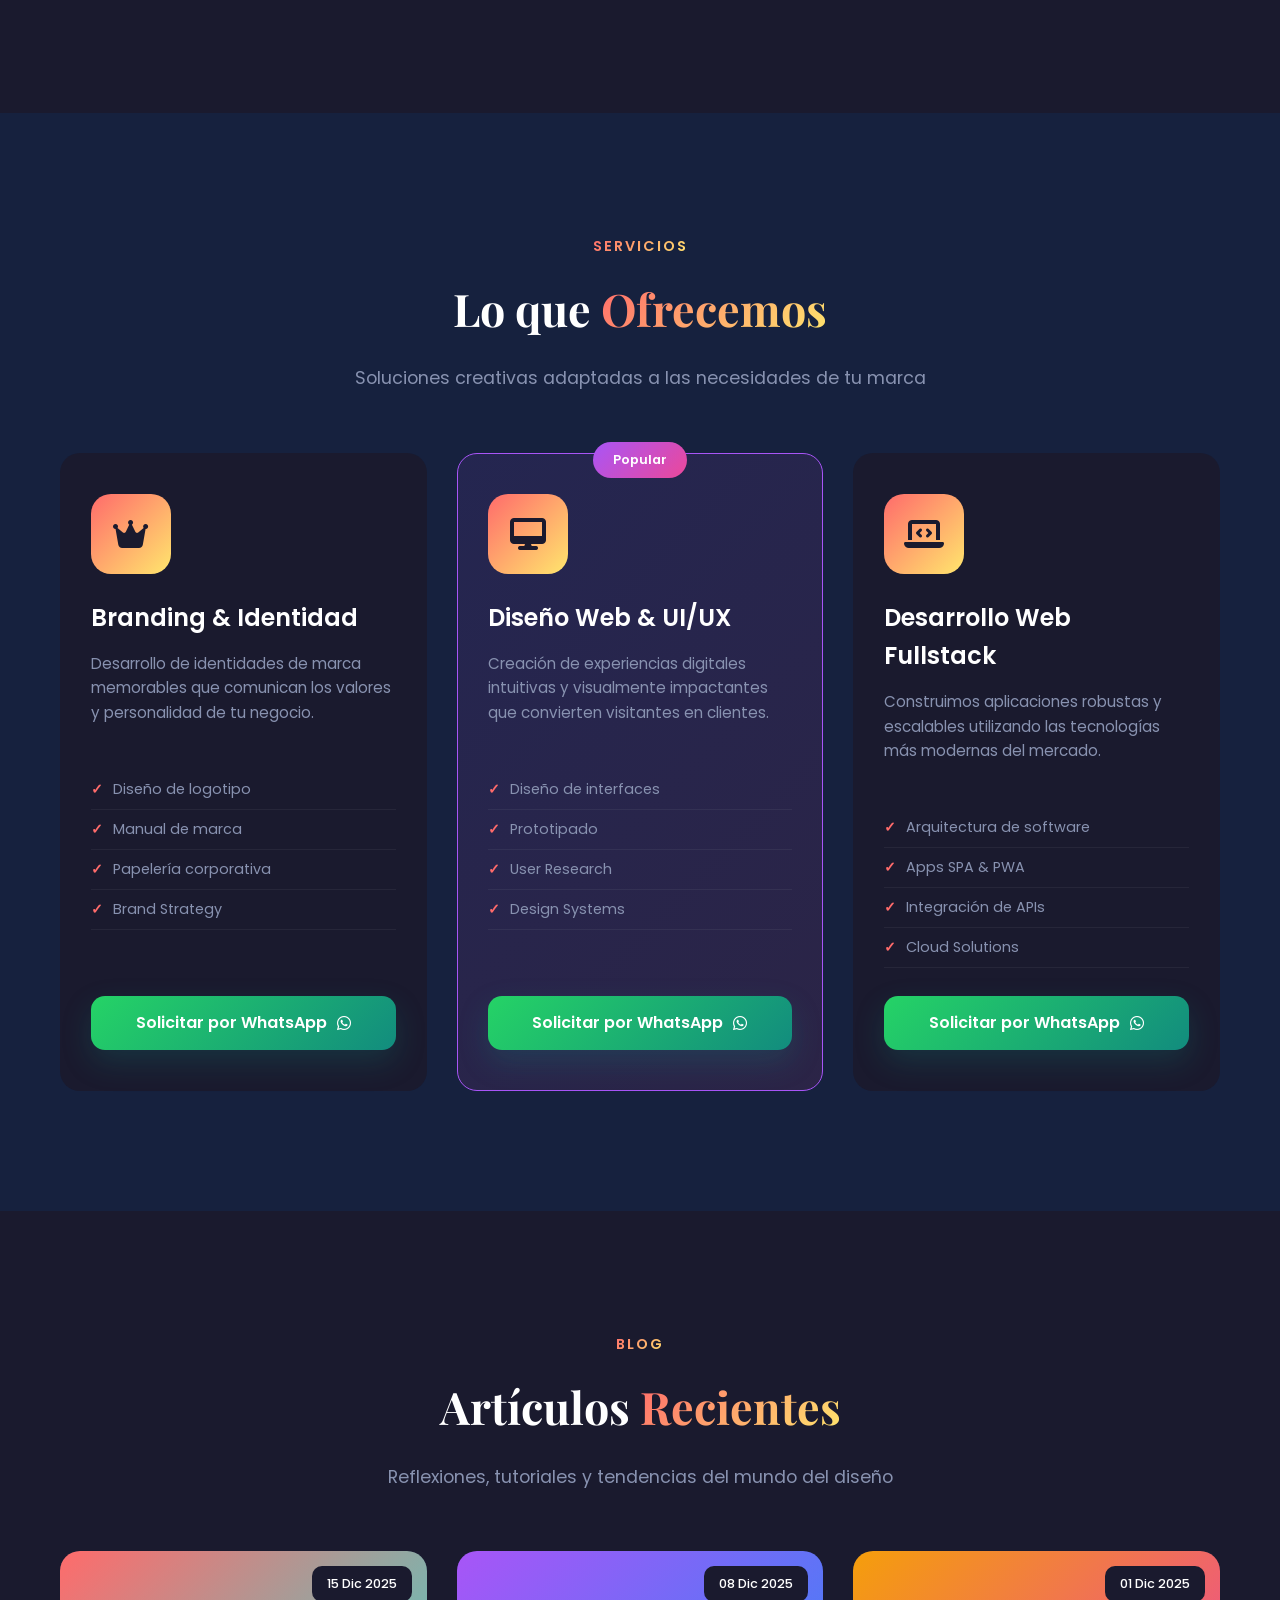
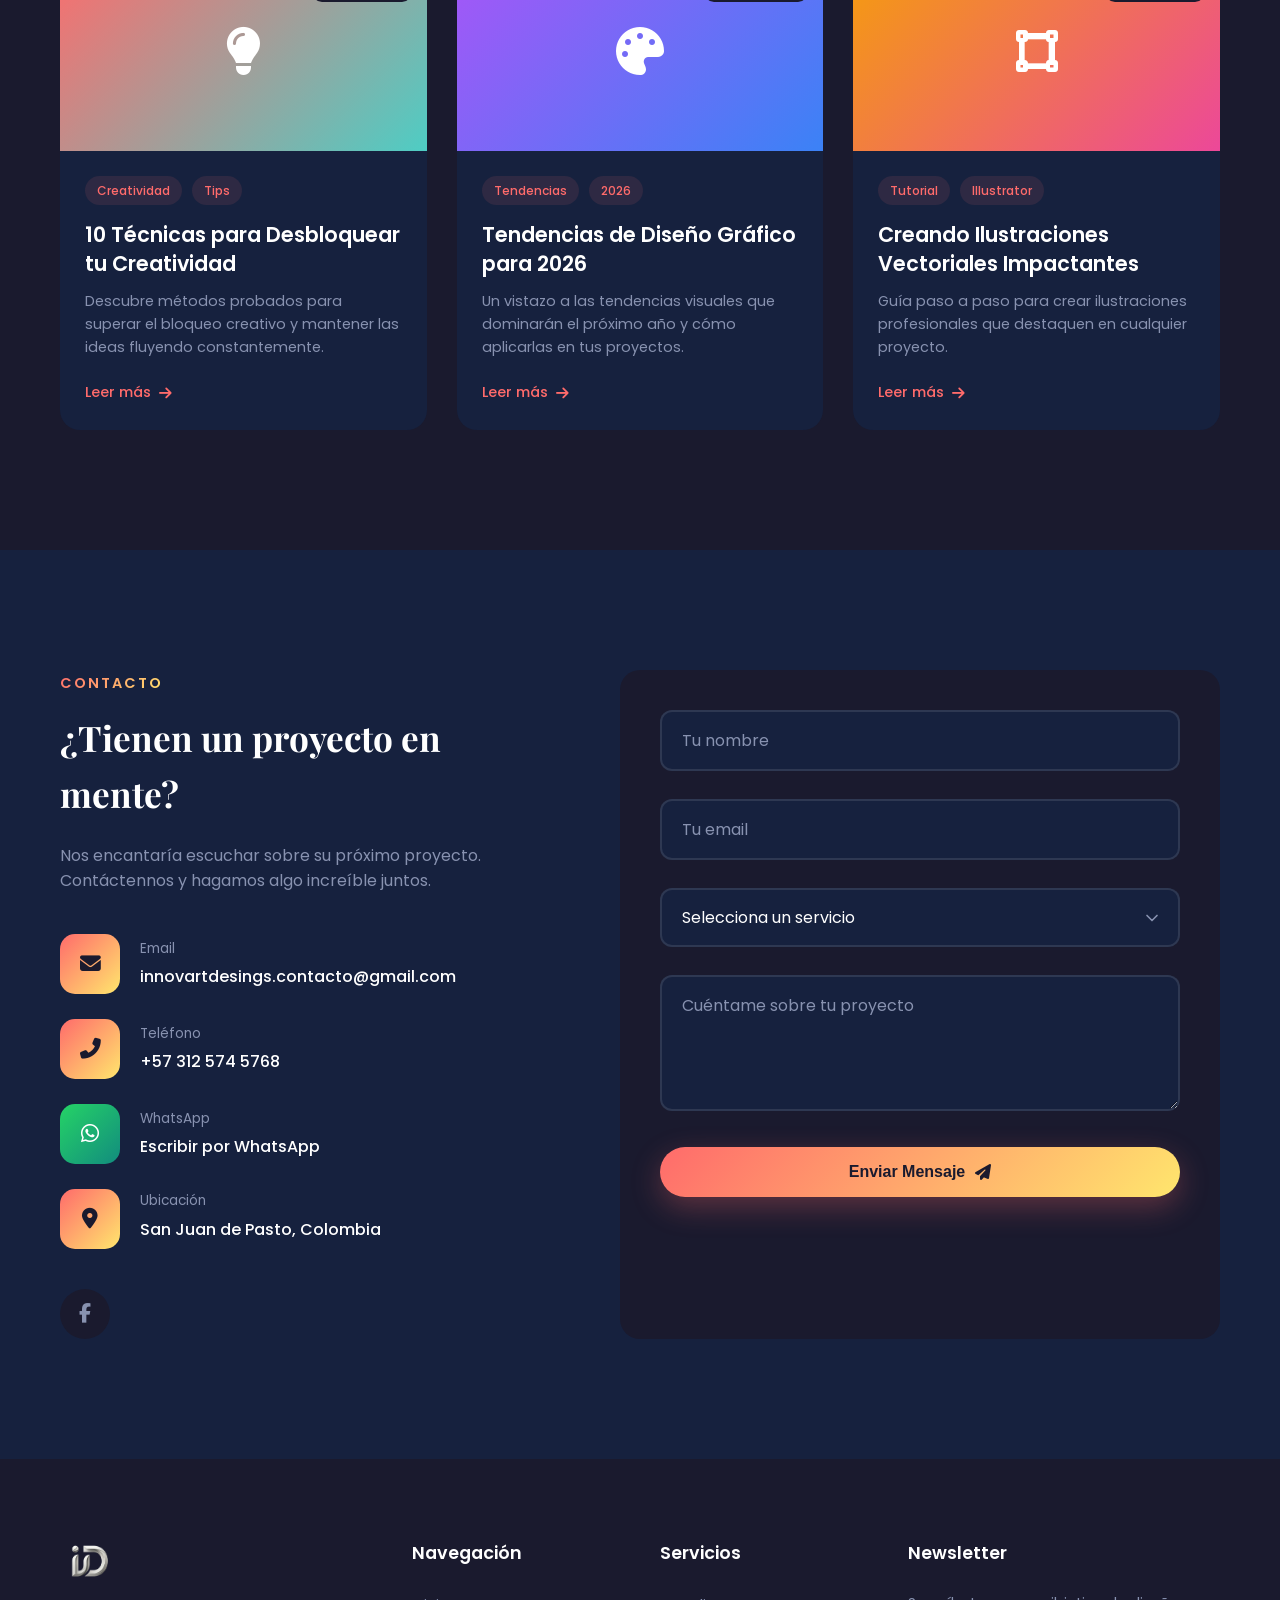
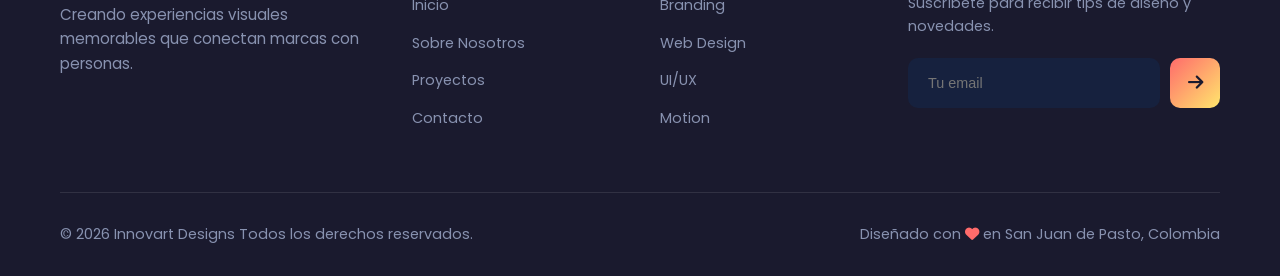
==== commit 01a6d14c: "chore(branding): estandarizar nombre de marca a 'Innovart Designs' en todo el sitio" ====
--- a/index.html
+++ b/index.html
@@ -6,13 +6,13 @@
     <meta name="viewport" content="width=device-width, initial-scale=1.0">
     <title>ID | Portafolio de Diseño Gráfico</title>
     <meta name="description"
-        content="Portafolio profesional de Innovart Desings. Especializado en branding, diseño UI/UX y dirección de arte en San Juan de Pasto, Colombia.">
-    <meta name="keywords" content="Diseño Gráfico, UI/UX, Branding, Portafolio, Colombia, Pasto, Innovart Desings">
+        content="Portafolio profesional de Innovart Designs. Especializado en branding, diseño UI/UX y dirección de arte en San Juan de Pasto, Colombia.">
+    <meta name="keywords" content="Diseño Gráfico, UI/UX, Branding, Portafolio, Colombia, Pasto, Innovart Designs">
 
     <!-- Open Graph / Facebook -->
     <meta property="og:type" content="website">
     <meta property="og:url" content="https://tu-sitio.com/">
-    <meta property="og:title" content="Innovart Desings | Portafolio de Diseño Gráfico">
+    <meta property="og:title" content="Innovart Designs | Portafolio de Diseño Gráfico">
     <meta property="og:description"
         content="Transformo ideas en experiencias visuales únicas. Especializado en branding y diseño digital.">
     <meta property="og:image" content="assets/Imagenes/og-image.jpg">
@@ -20,7 +20,7 @@
     <!-- Twitter -->
     <meta property="twitter:card" content="summary_large_image">
     <meta property="twitter:url" content="https://tu-sitio.com/">
-    <meta property="twitter:title" content="Innovart Desings | Portafolio de Diseño Gráfico">
+    <meta property="twitter:title" content="Innovart Designs | Portafolio de Diseño Gráfico">
     <meta property="twitter:description"
         content="Transformo ideas en experiencias visuales únicas. Especializado en branding y diseño digital.">
     <meta property="twitter:image" content="assets/Imagenes/og-image.jpg">
@@ -43,7 +43,7 @@
         <div class="nav-container">
             <a href="#" class="logo">
                 <img src="assets/Imagenes/Logo1_InnovartsDesings.png" alt="Innovart Designs" class="logo-img">
-                <span class="logo-brand-name">Innovart <span class="logo-brand-accent">Desings</span></span>
+                <span class="logo-brand-name">Innovart <span class="logo-brand-accent">Designs</span></span>
             </a>
             <ul class="nav-links">
                 <li><a href="#home" class="nav-link active">Inicio</a></li>
@@ -507,7 +507,7 @@
                             <div class="contact-text">
                                 <span class="contact-label">WhatsApp</span>
                                 <a href="https://wa.me/" class="whatsapp-contact-link"
-                                    data-whatsapp-message="Hola, quiero hablar sobre un proyecto creativo con Innovart Desings">
+                                    data-whatsapp-message="Hola, quiero hablar sobre un proyecto creativo con Innovart Designs">
                                     Escribir por WhatsApp
                                 </a>
                             </div>
@@ -529,7 +529,7 @@
                 </div>
 
                 <form class="contact-form" novalidate>
-                    <input type="hidden" name="_subject" value="Nuevo mensaje desde Innovart Desings">
+                    <input type="hidden" name="_subject" value="Nuevo mensaje desde Innovart Designs">
                     <input type="hidden" name="_template" value="table">
                     <input type="hidden" name="_url" value="">
                     <div class="form-group form-honeypot" aria-hidden="true">
@@ -606,7 +606,7 @@
                 </div>
             </div>
             <div class="footer-bottom">
-                <p>&copy; 2026 Innovart Desings Todos los derechos reservados.</p>
+                <p>&copy; 2026 Innovart Designs Todos los derechos reservados.</p>
                 <p>Diseñado con <i class="fas fa-heart"></i> en San Juan de Pasto, Colombia</p>
             </div>
         </div>
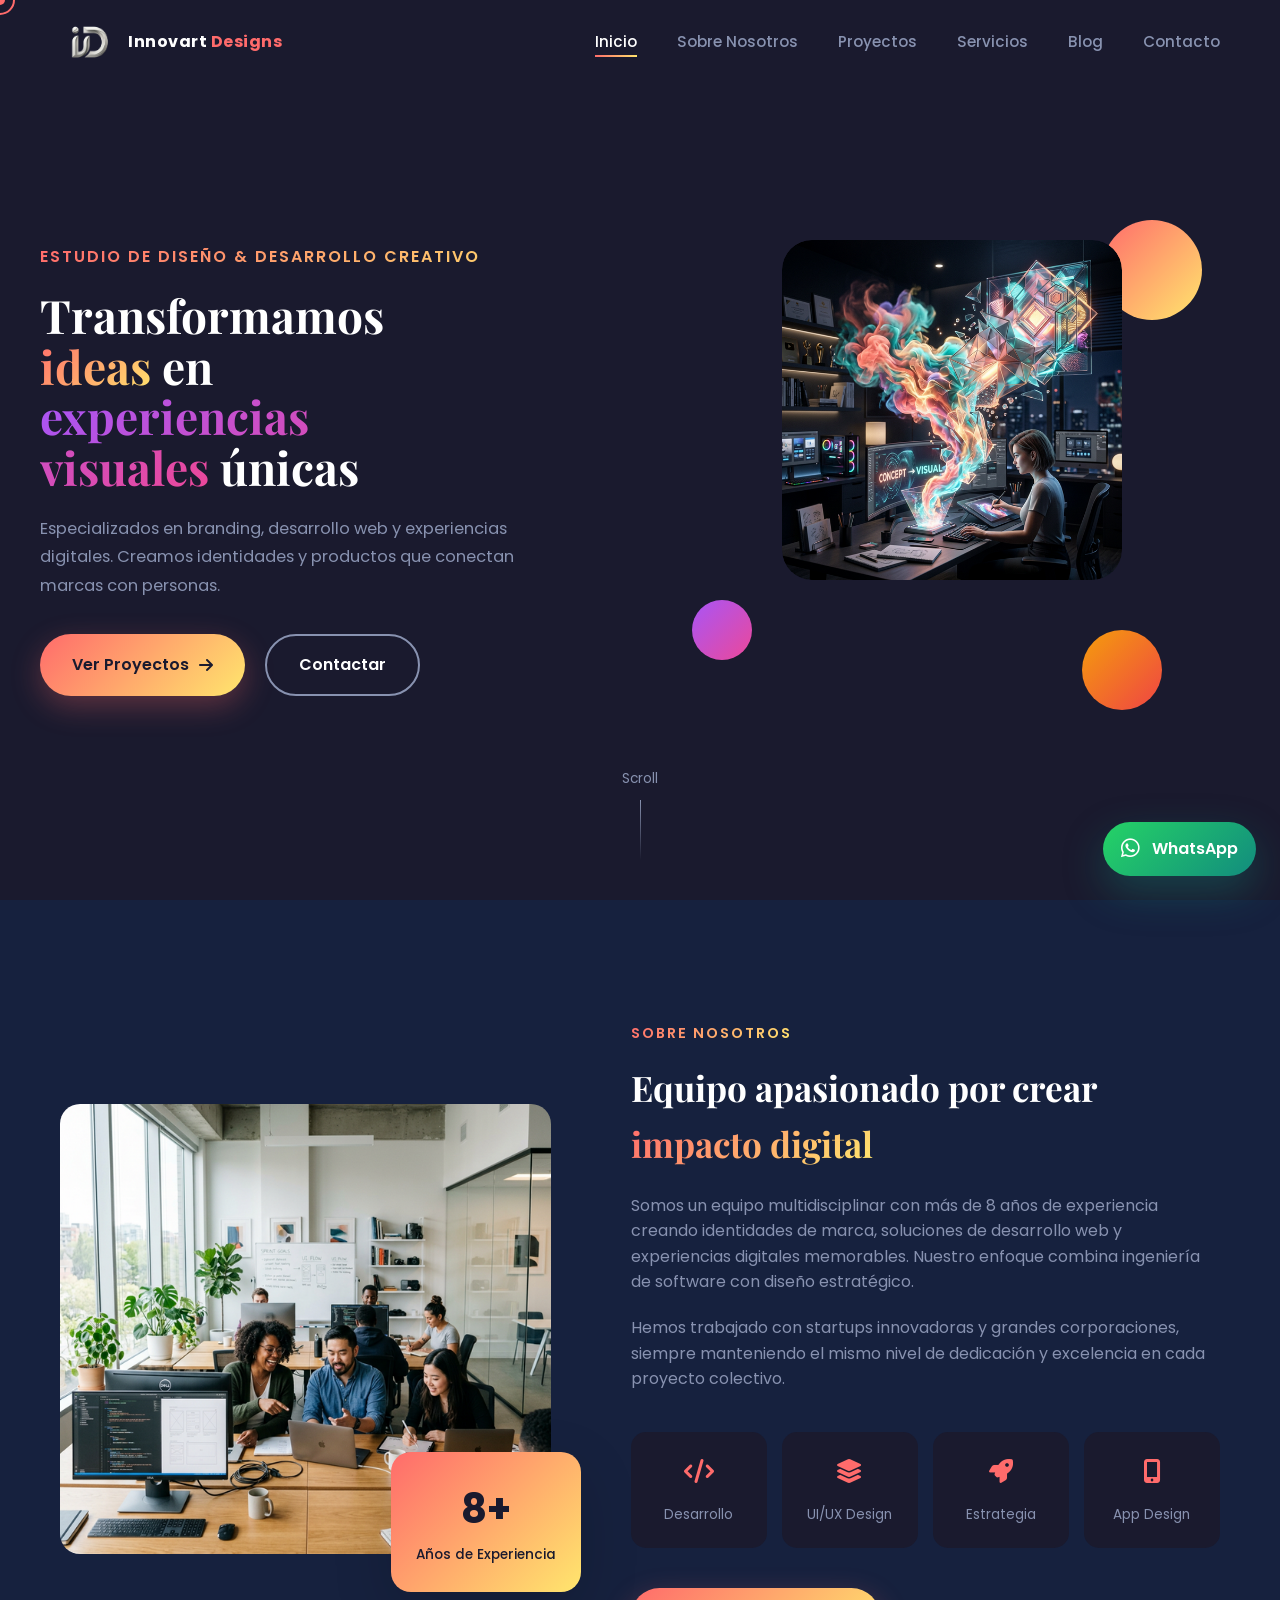
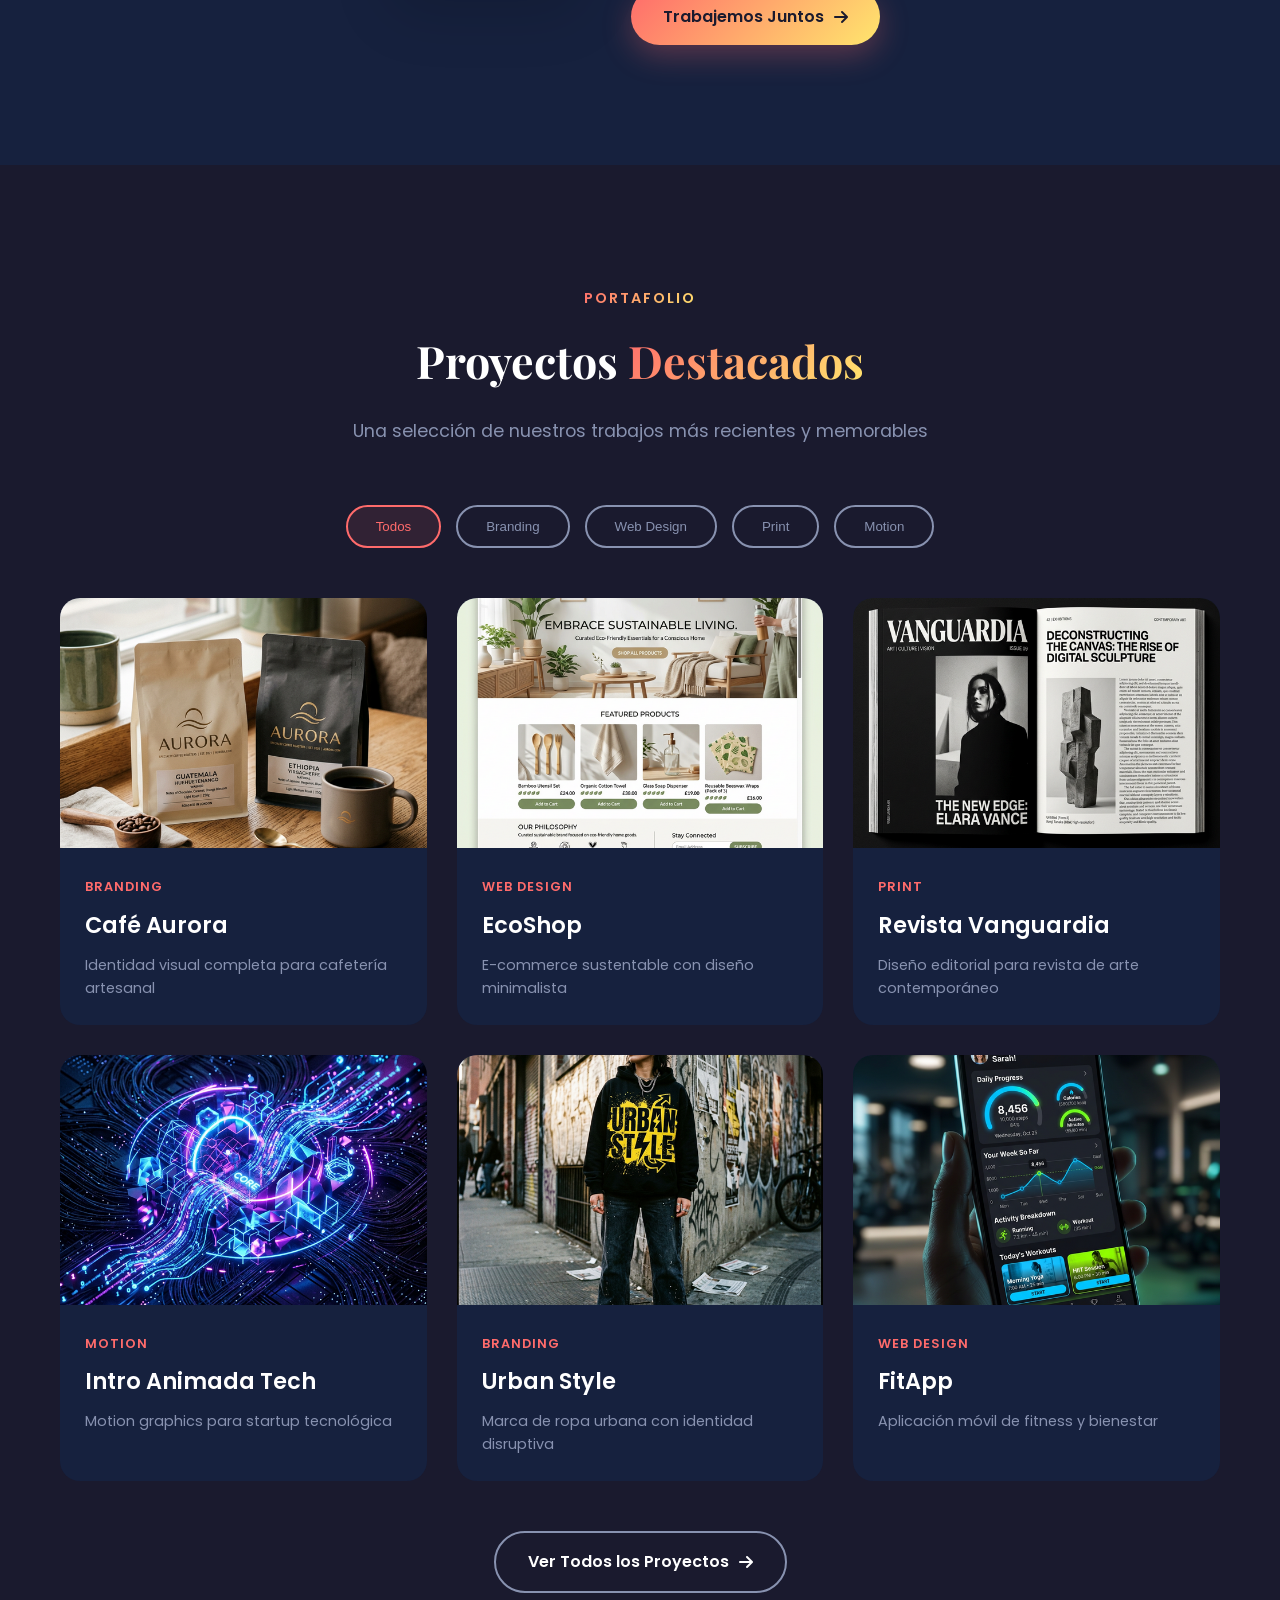
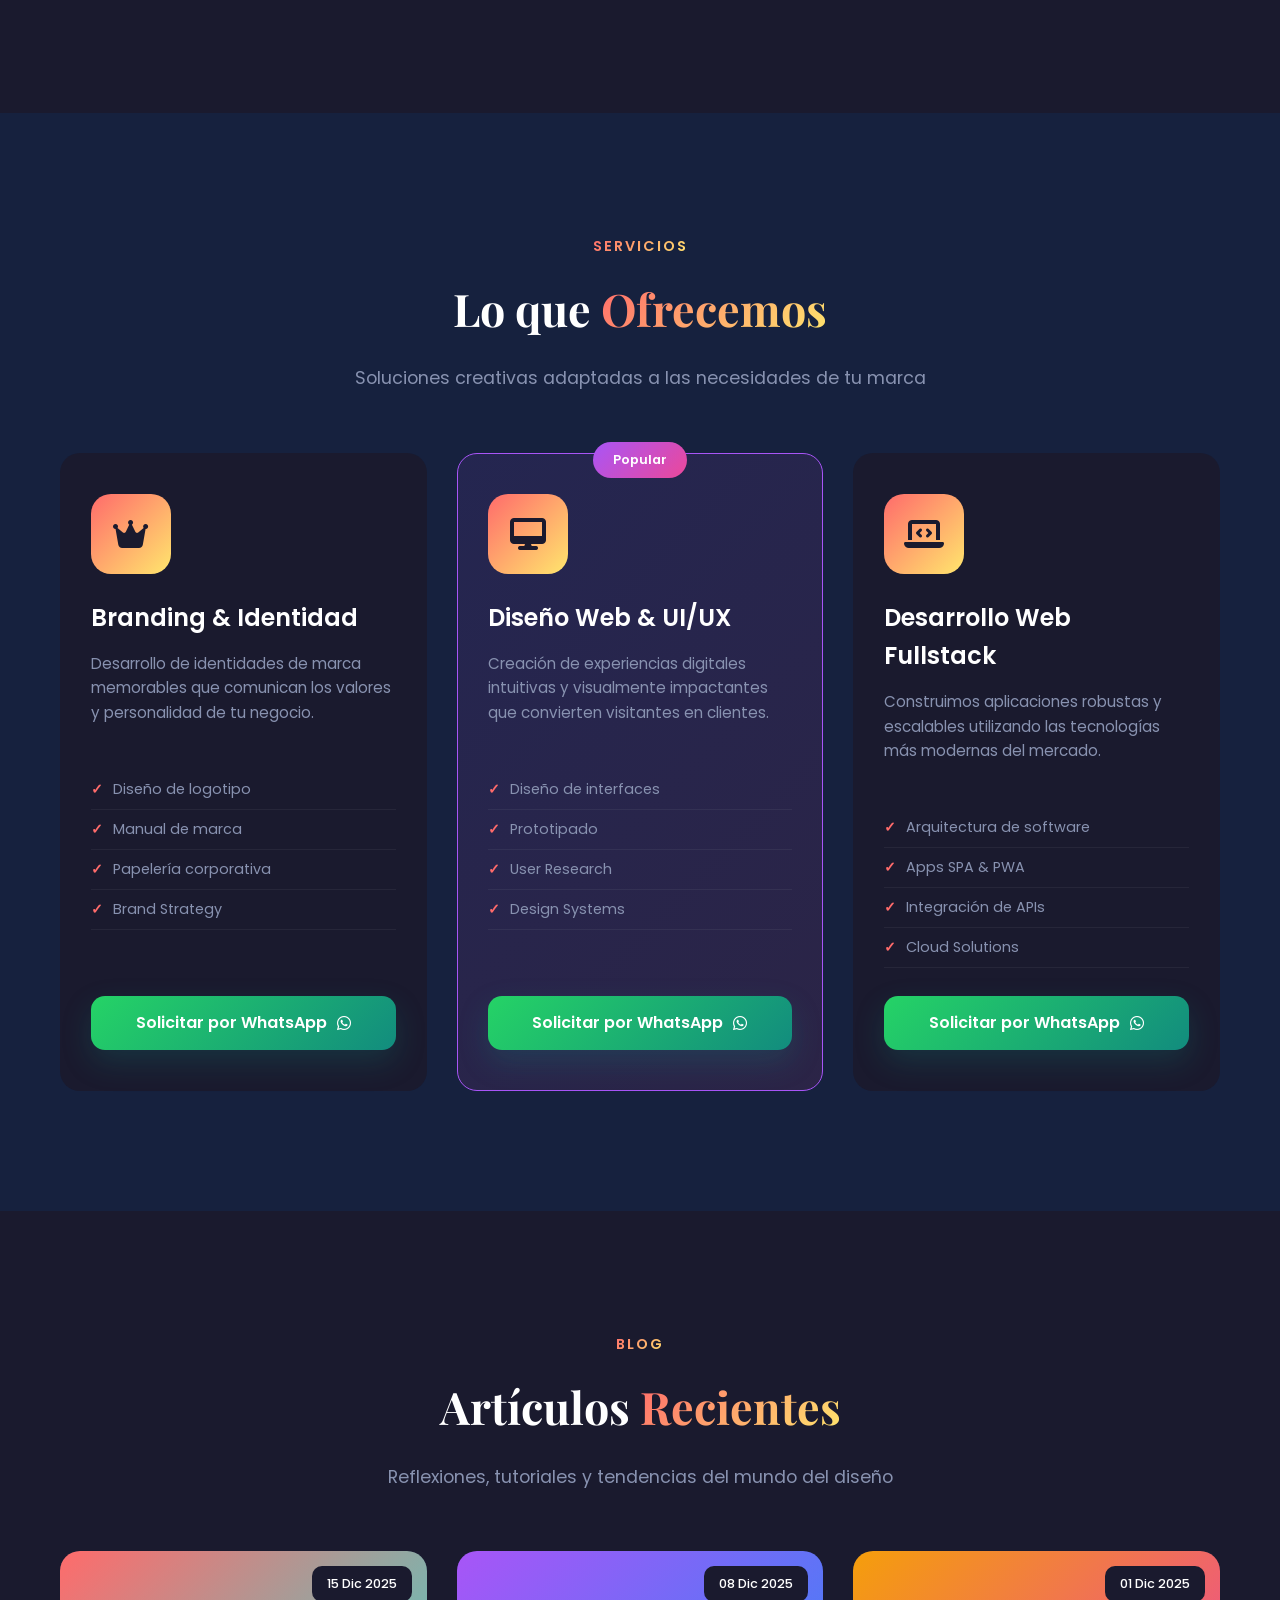
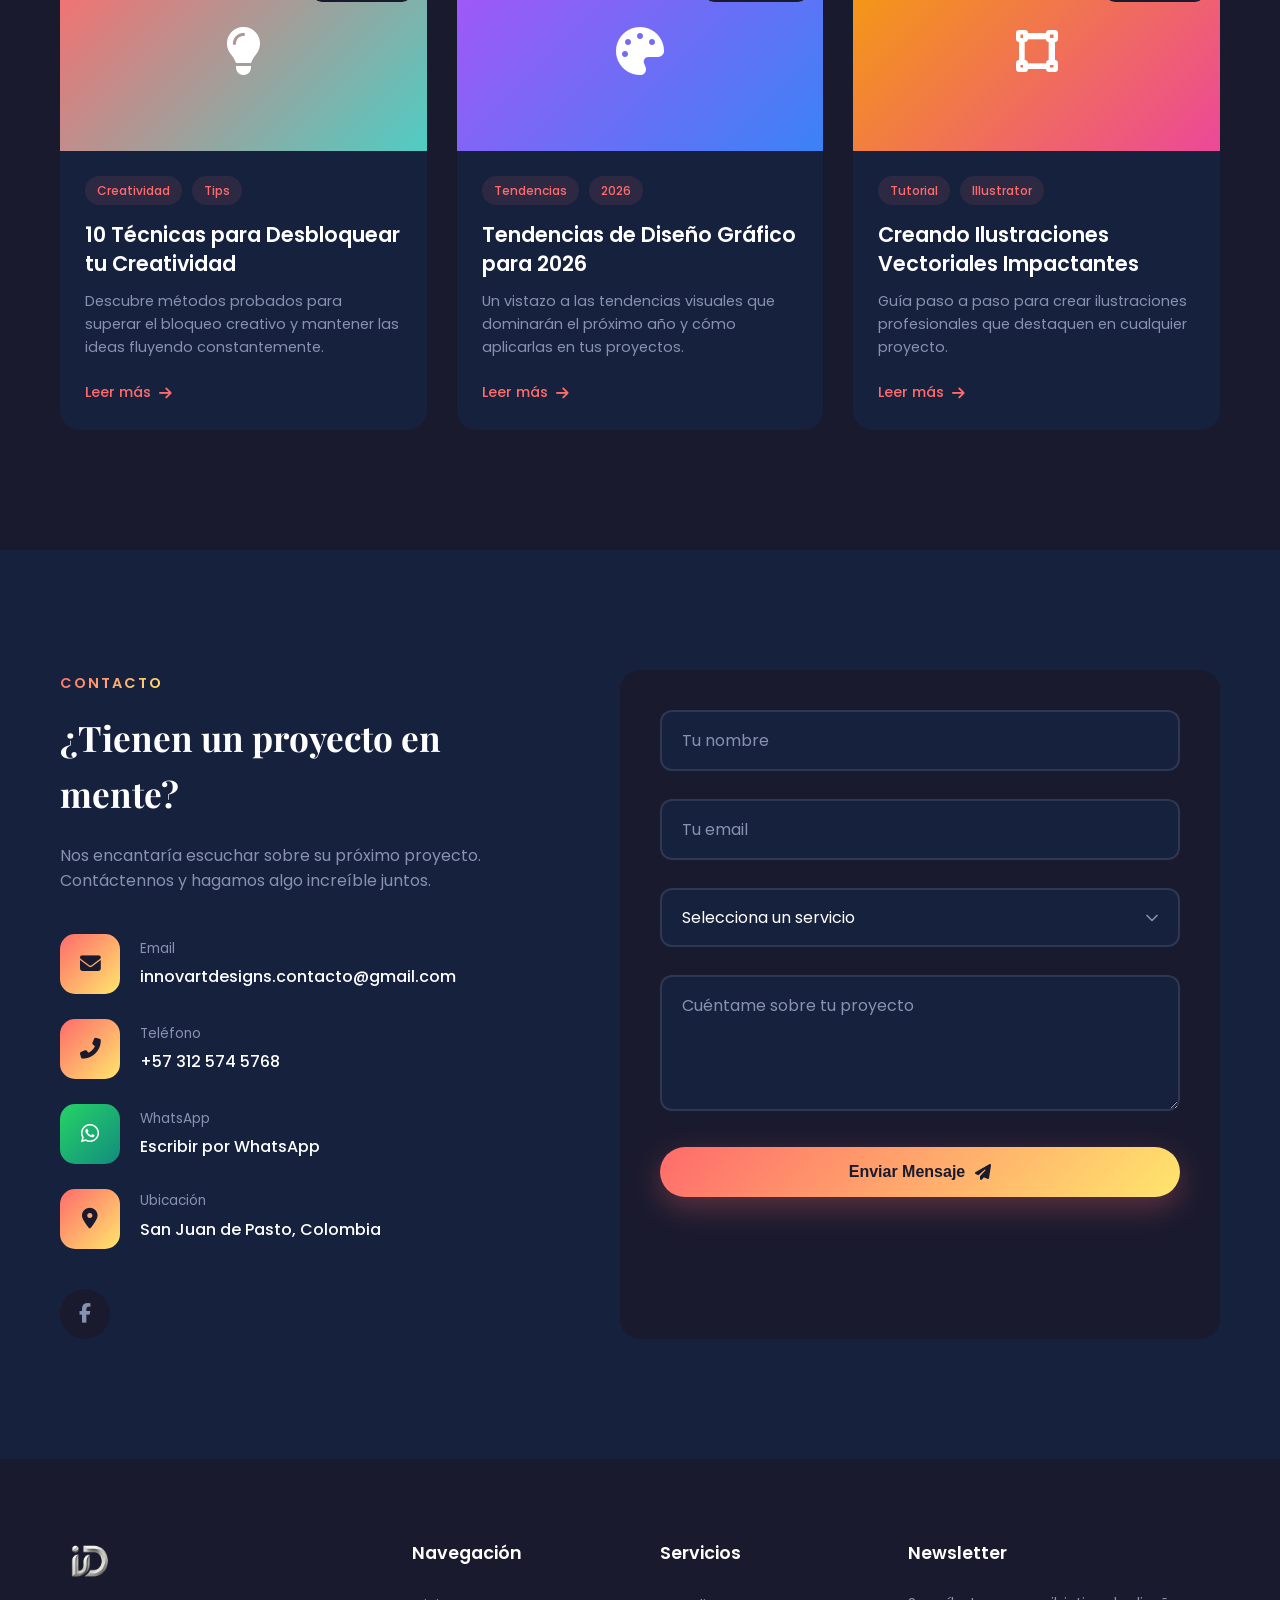
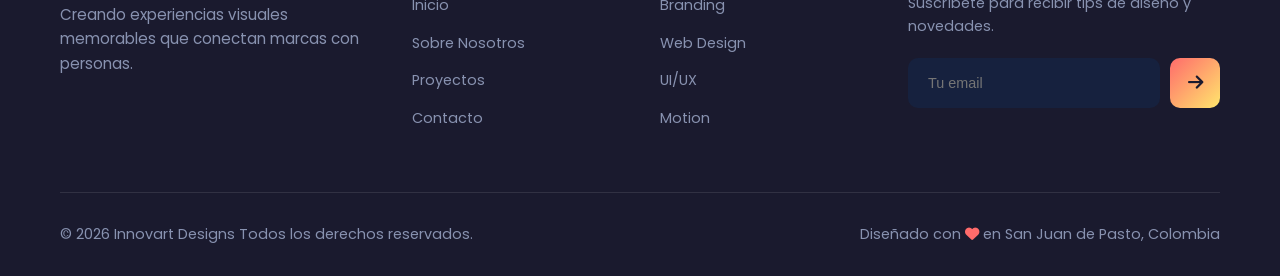
==== commit bc62677c: "chore(contact): actualizar correo a innovartdesigns.contacto@gmail.com" ====
--- a/index.html
+++ b/index.html
@@ -488,7 +488,7 @@
                             </div>
                             <div class="contact-text">
                                 <span class="contact-label">Email</span>
-                                <a href="mailto:innovartdesings.contacto@gmail.com">innovartdesings.contacto@gmail.com</a>
+                                <a href="mailto:innovartdesigns.contacto@gmail.com">innovartdesigns.contacto@gmail.com</a>
                             </div>
                         </div>
                         <div class="contact-item">
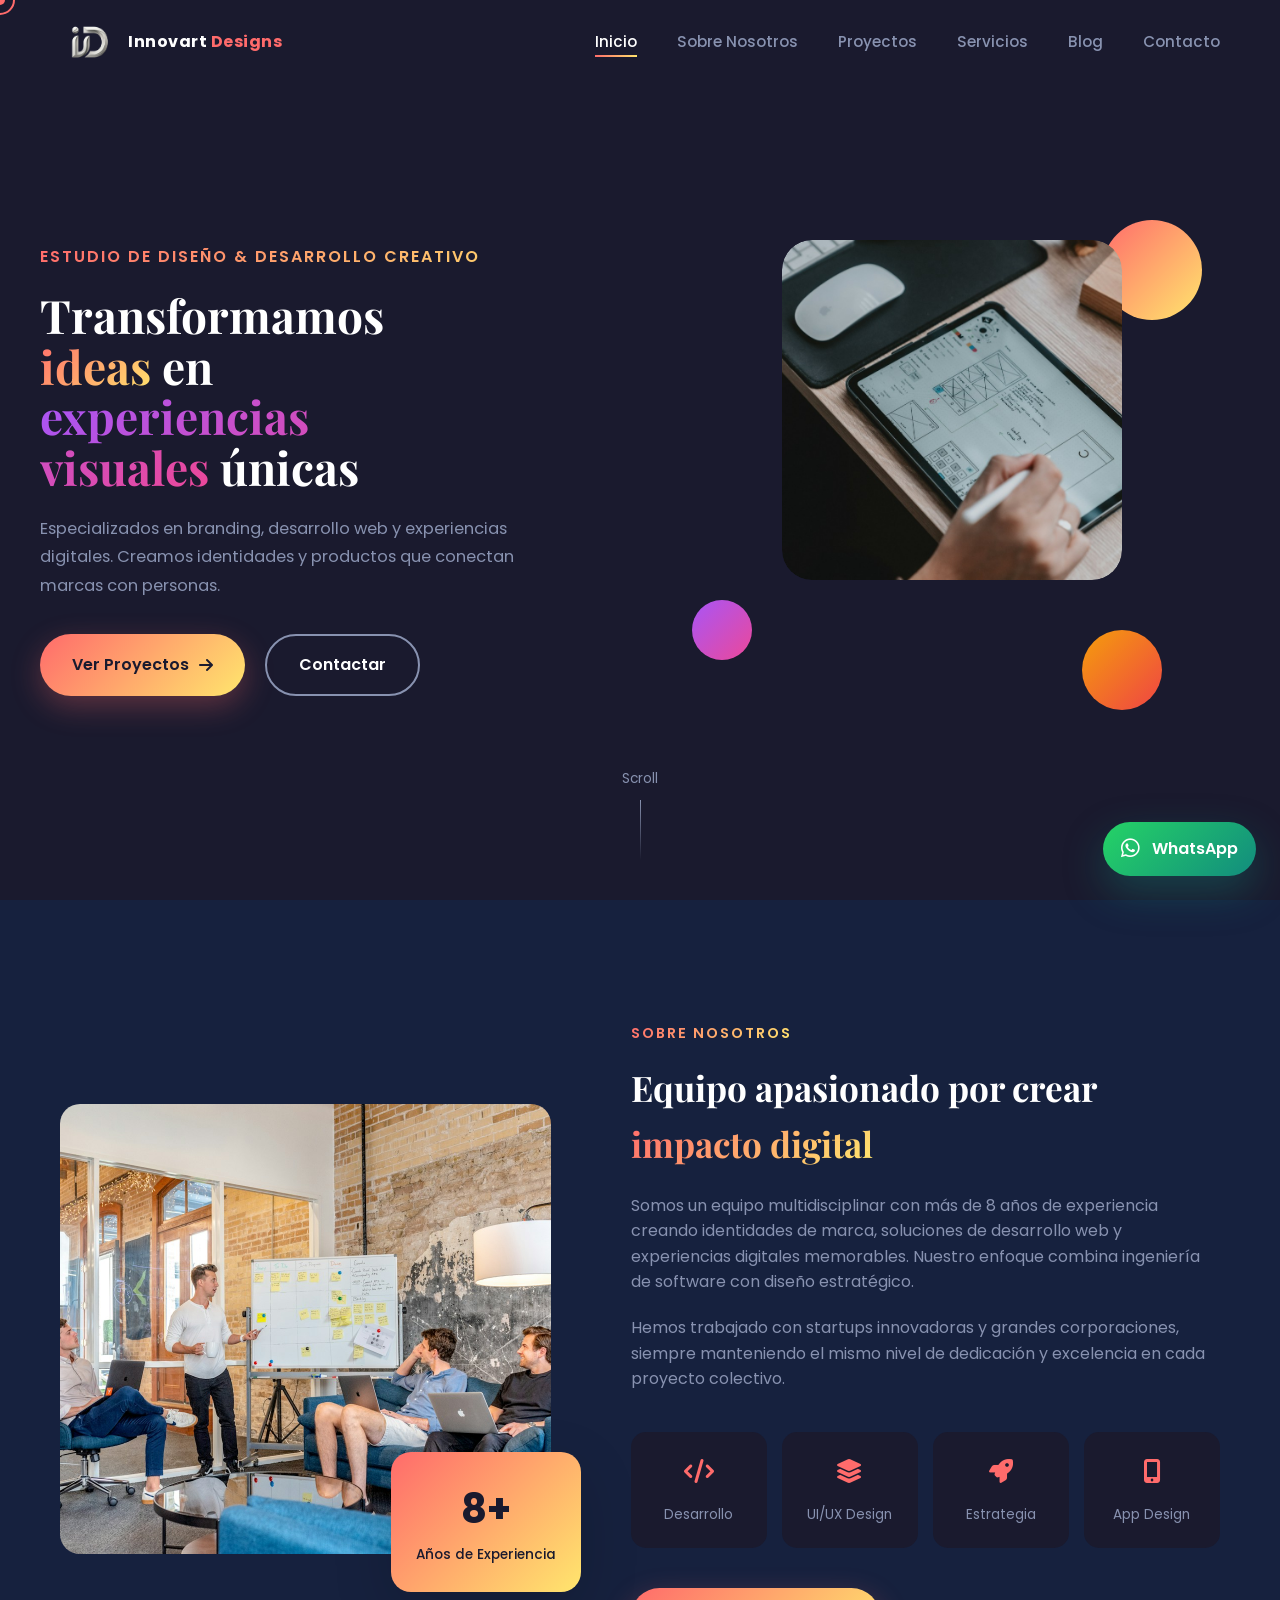
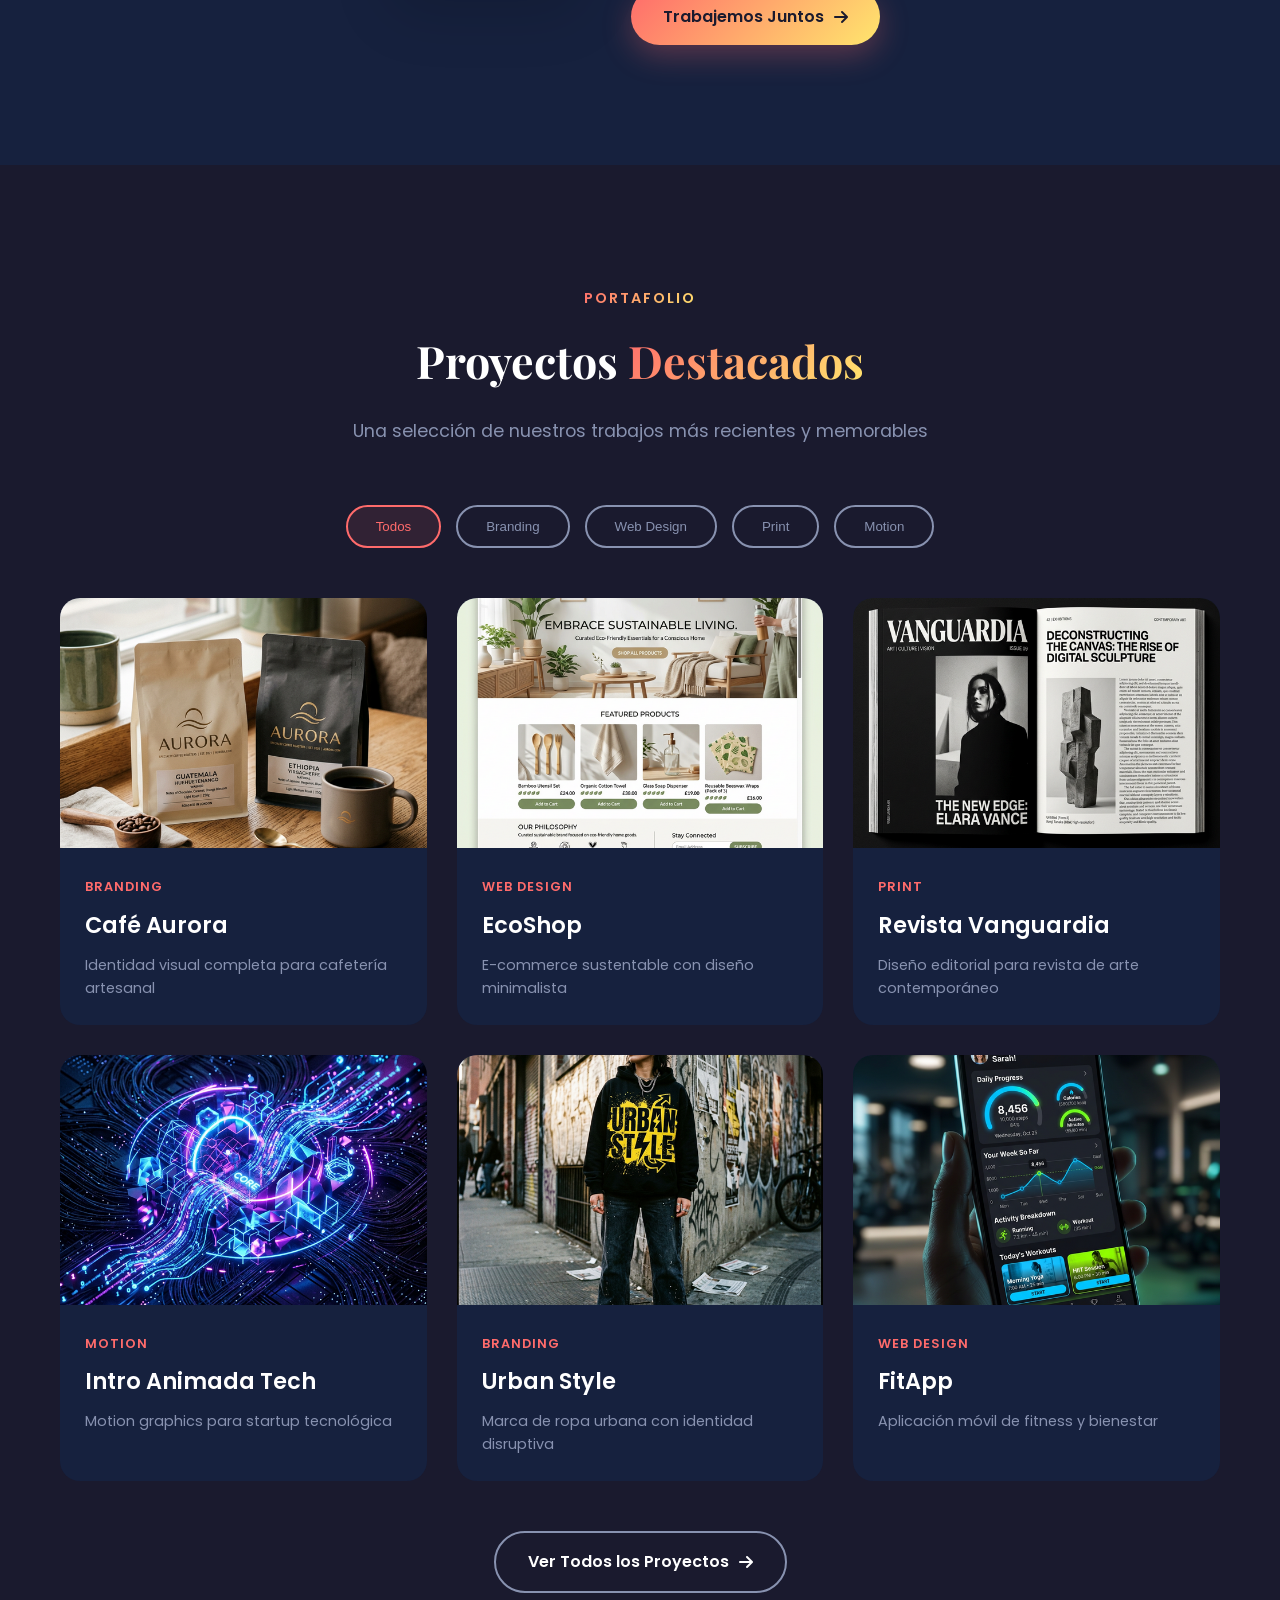
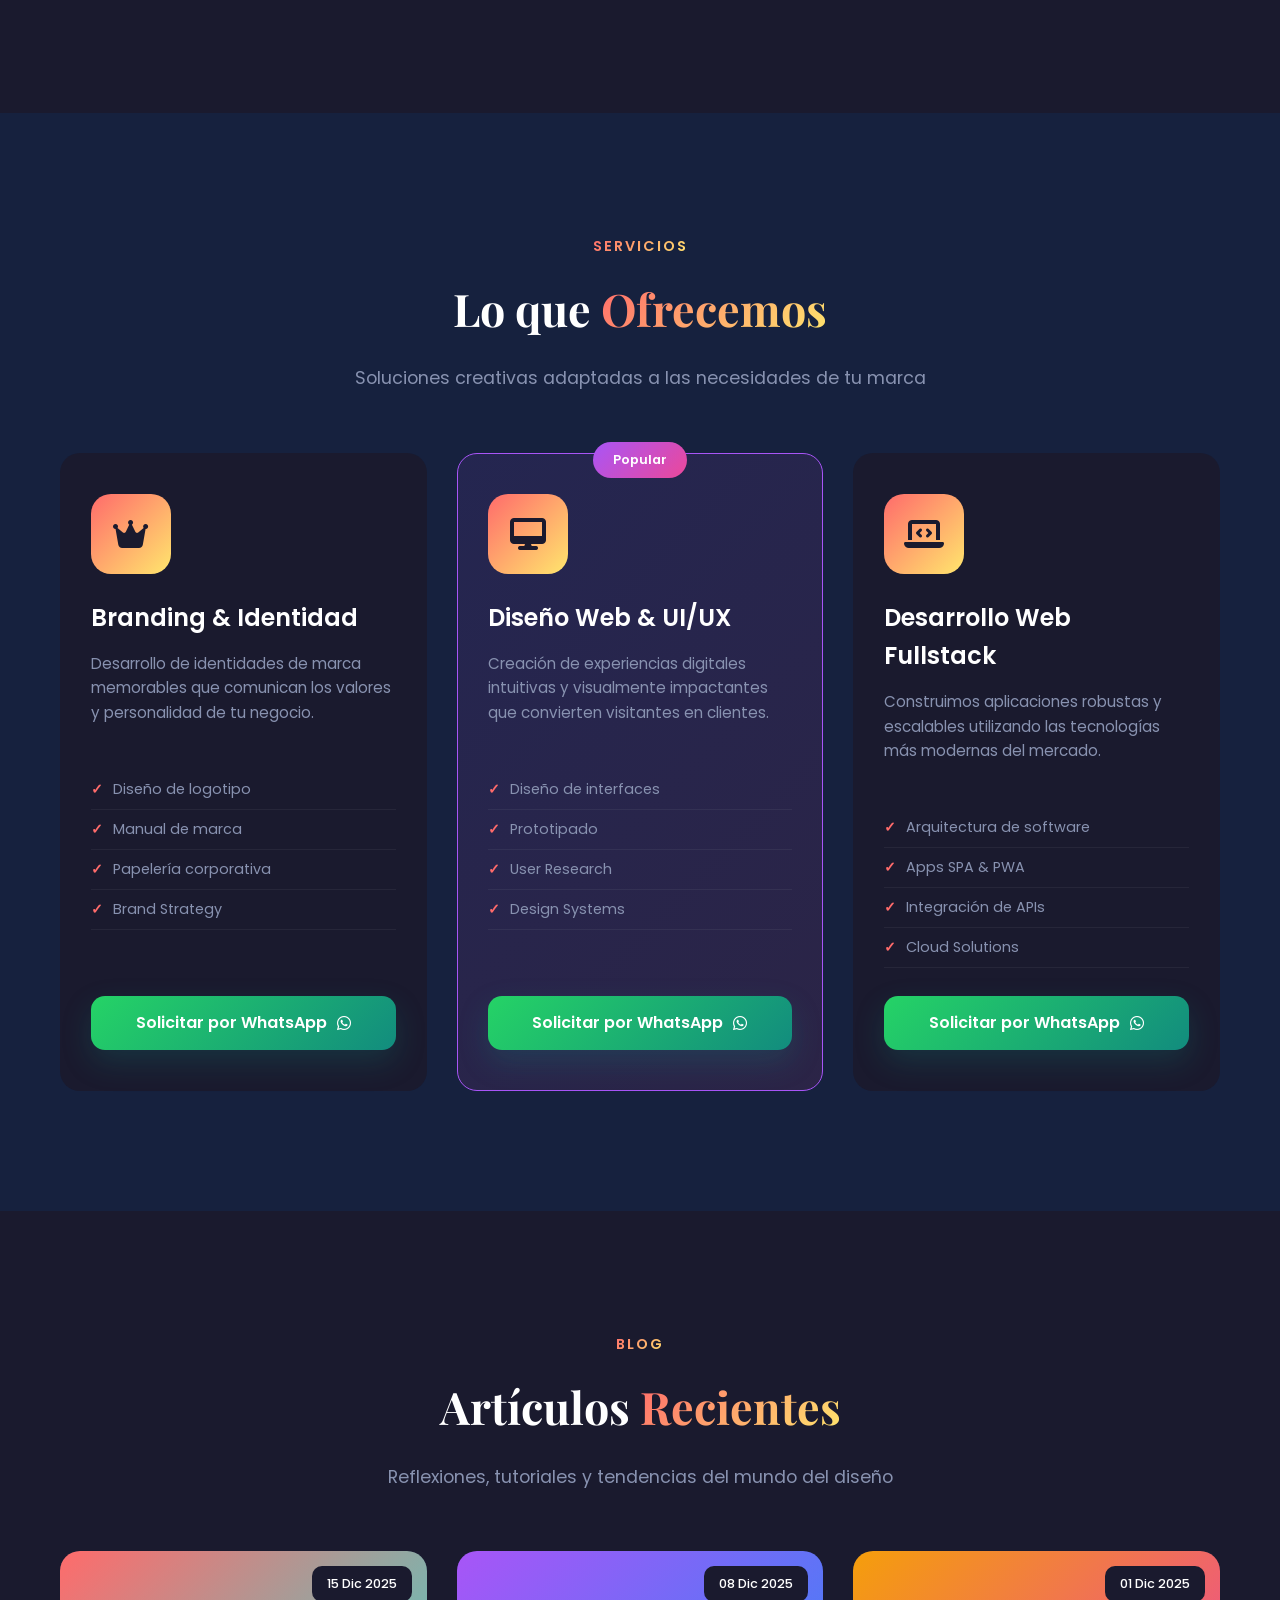
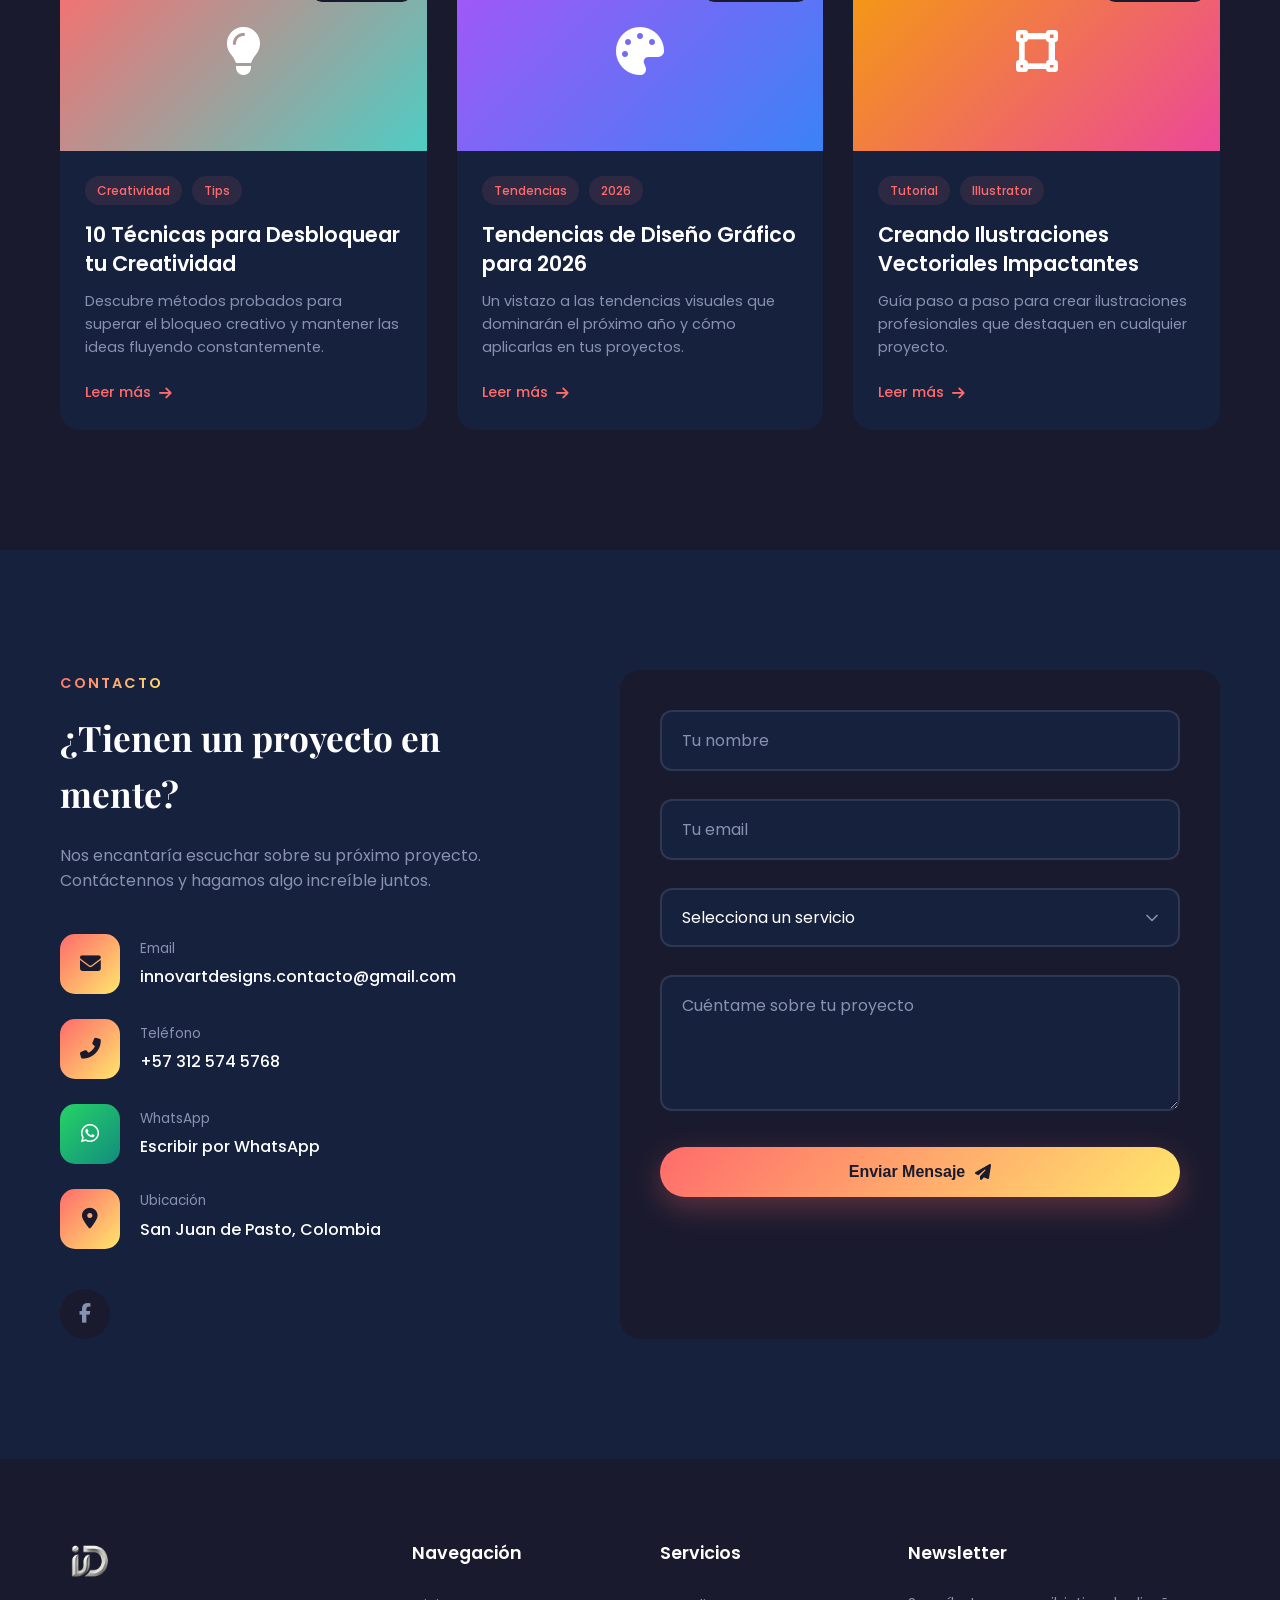
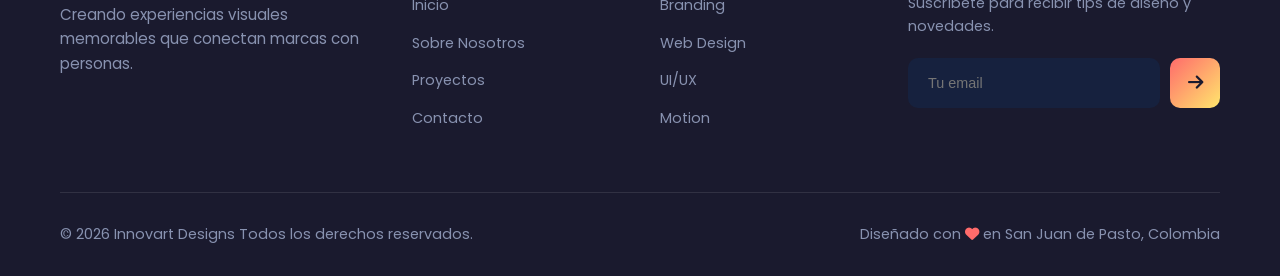
==== commit 669b5351: "feat(media): reemplazar imagenes de Hero y Sobre Nosotros por fotografia realista de estudio y diseñ" ====
--- a/index.html
+++ b/index.html
@@ -102,7 +102,7 @@
                     <div class="floating-shape shape-2"></div>
                     <div class="floating-shape shape-3"></div>
                     <div class="profile-image">
-                        <img src="assets/Imagenes/hero-visual.png" alt="Transformando ideas en experiencias"
+                        <img src="assets/Imagenes/hero-visual.jpg" alt="Diseño de experiencias e interfaces digitales"
                             style="width: 100%; height: 100%; object-fit: cover; border-radius: 30px;">
                     </div>
                 </div>
@@ -120,7 +120,7 @@
             <div class="about-grid">
                 <div class="about-image">
                     <div class="about-img-wrapper">
-                        <img src="assets/Imagenes/team-studio.png" alt="Nuestro Equipo Creativo"
+                        <img src="assets/Imagenes/team-studio.jpg" alt="Nuestro Equipo Creativo"
                             style="width: 100%; height: 450px; object-fit: cover; border-radius: 20px;">
                         <div class="experience-badge">
                             <span class="exp-number">8+</span>
